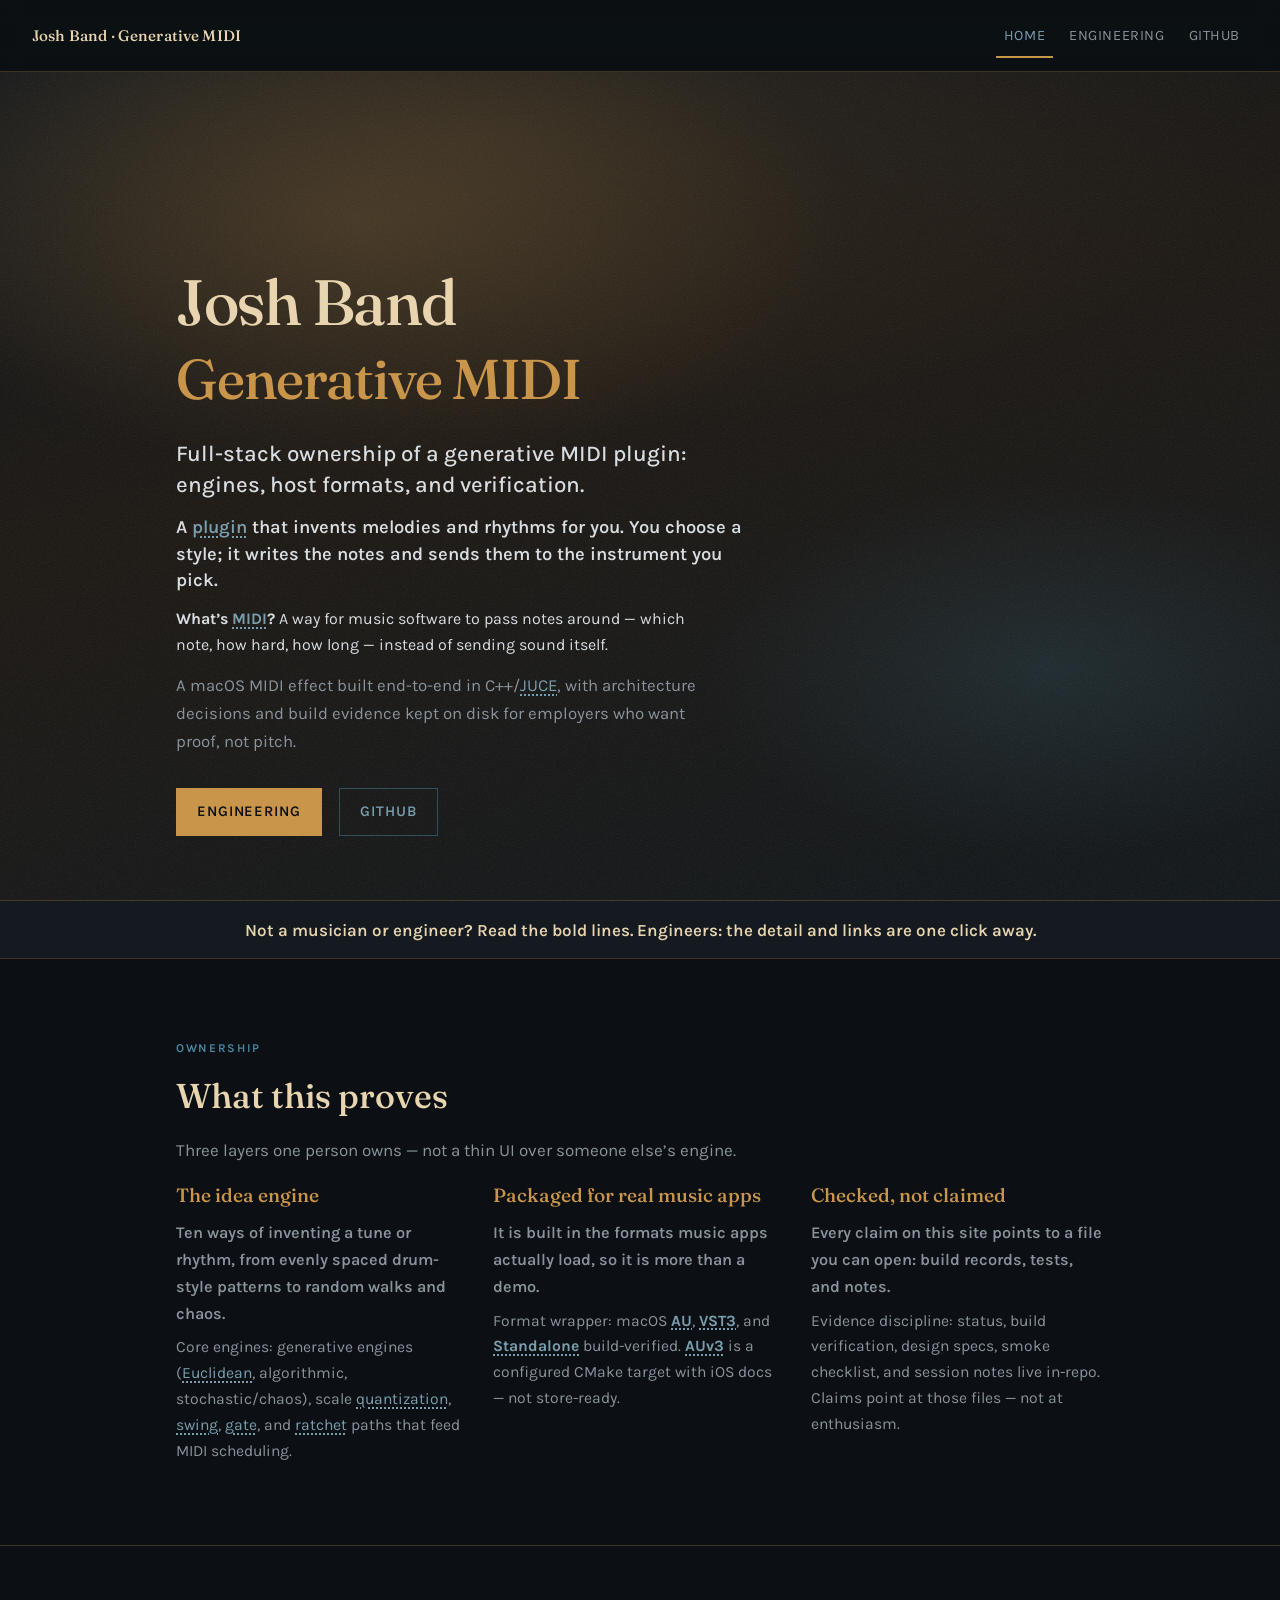
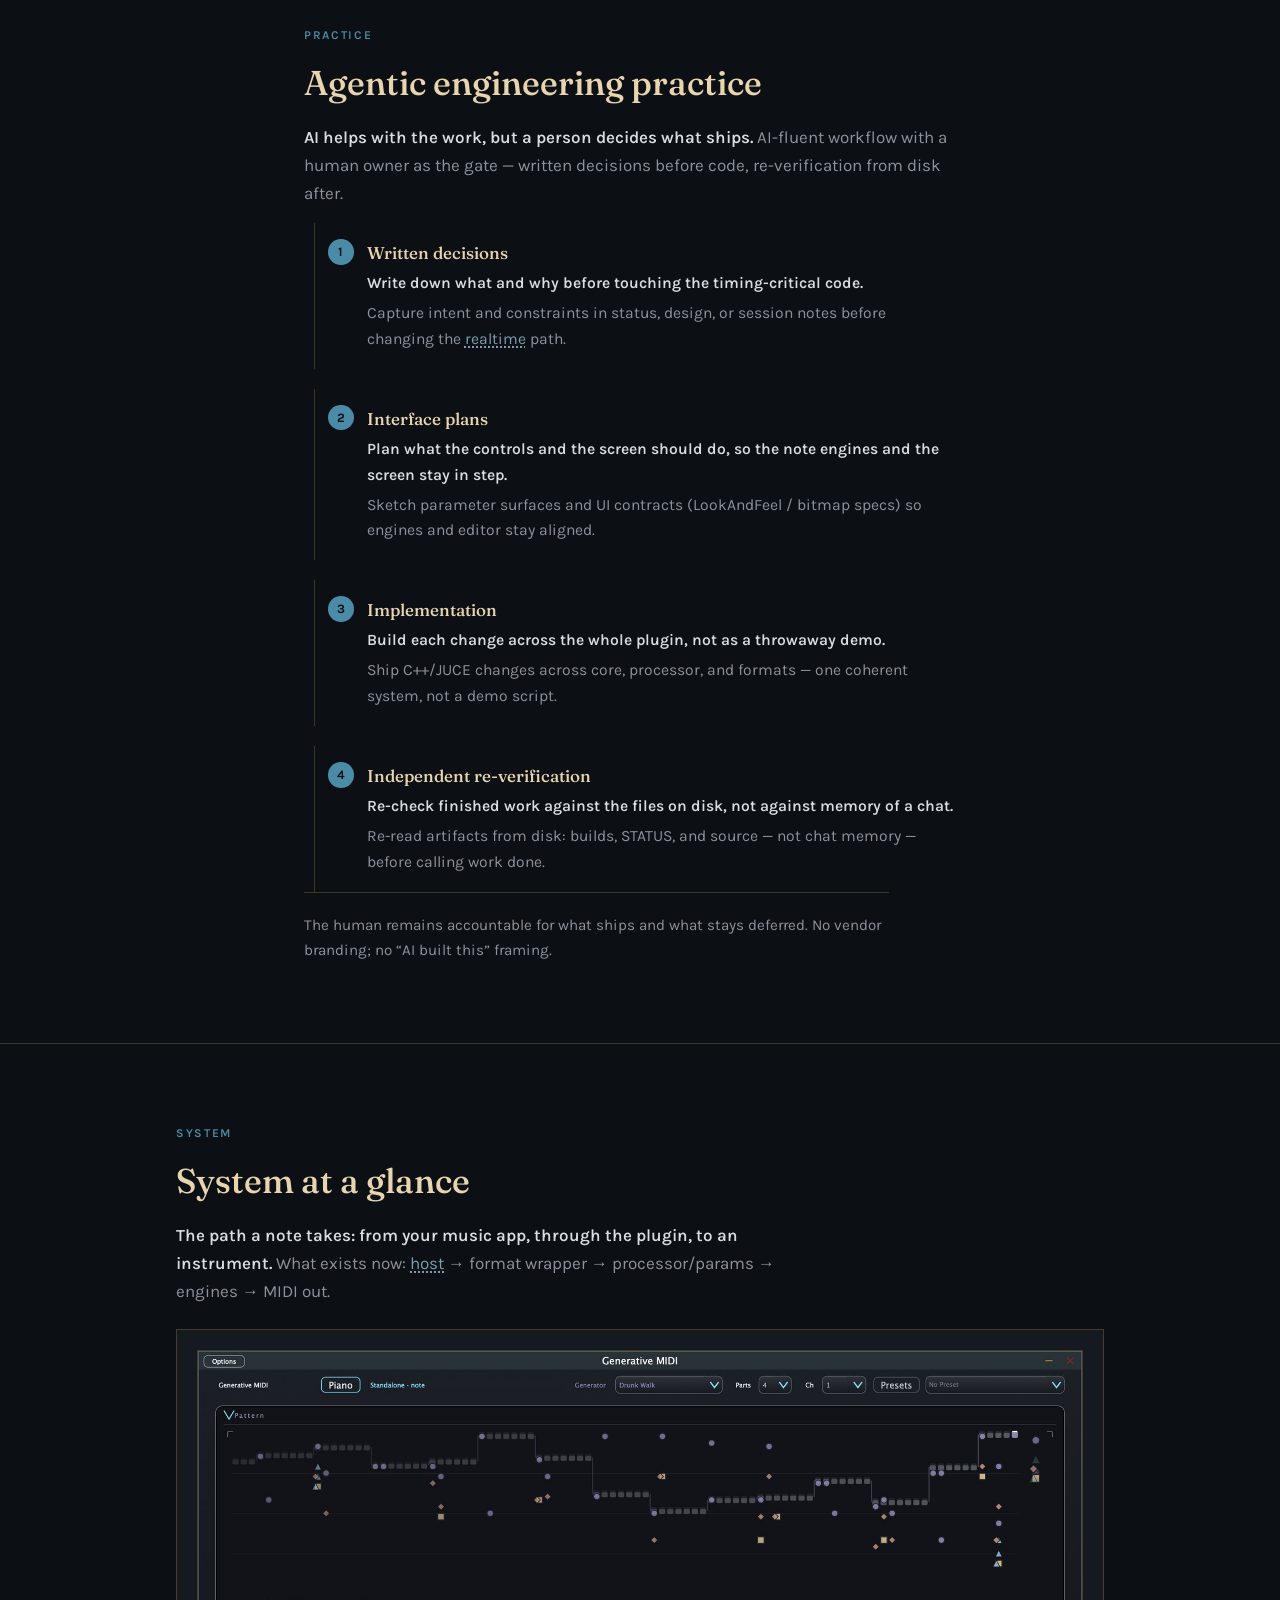
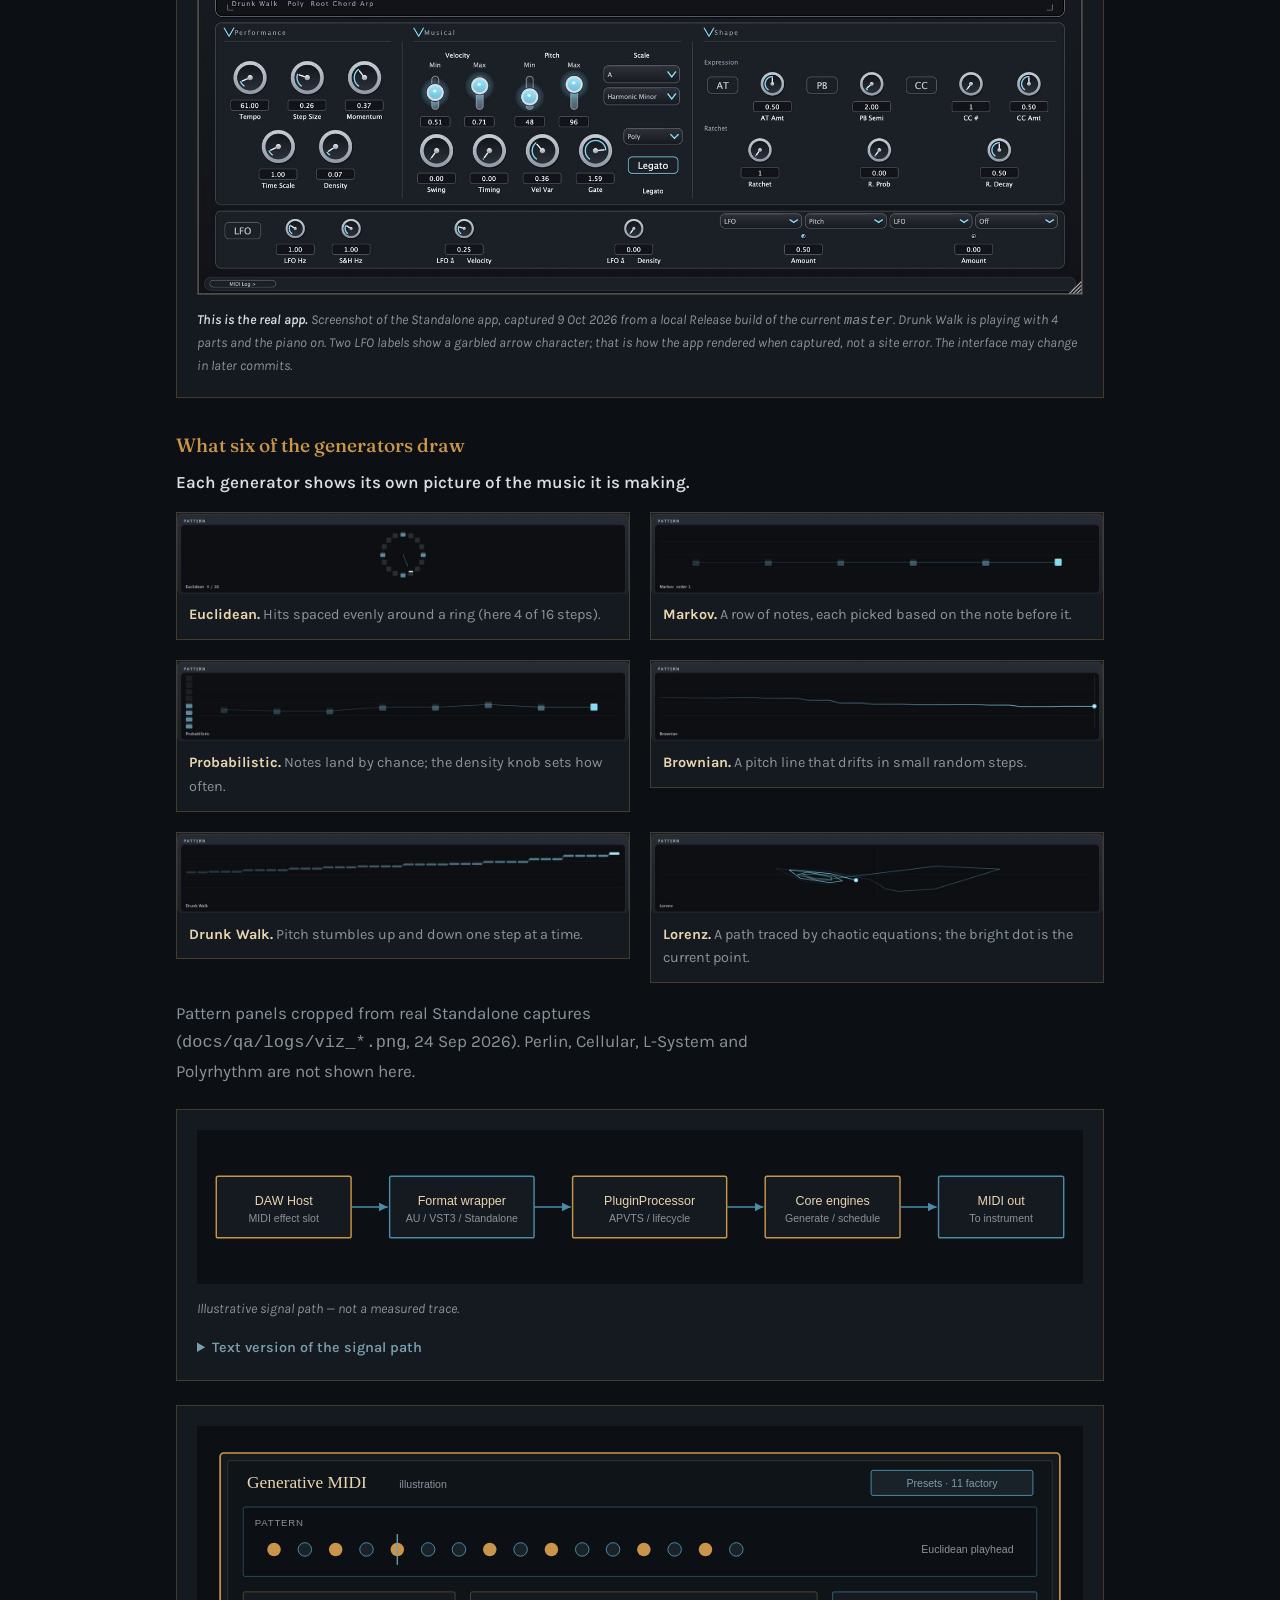
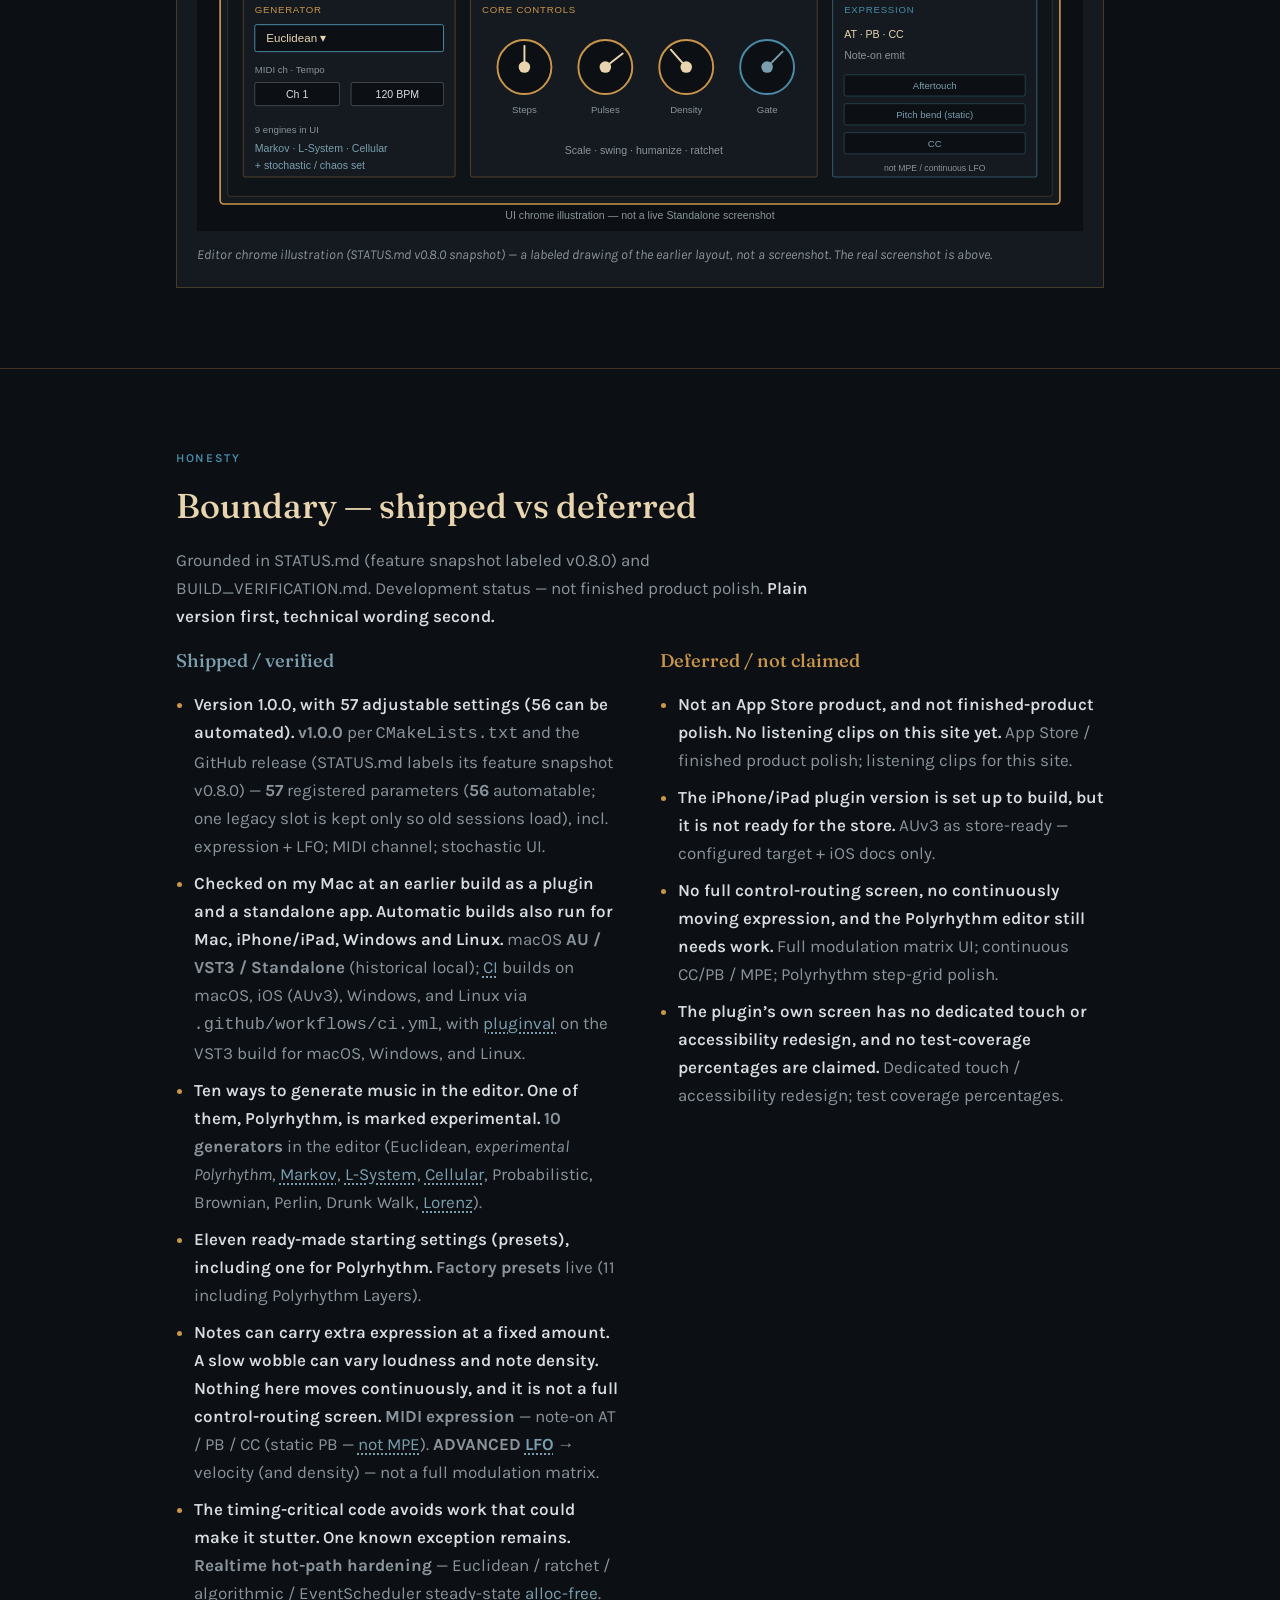
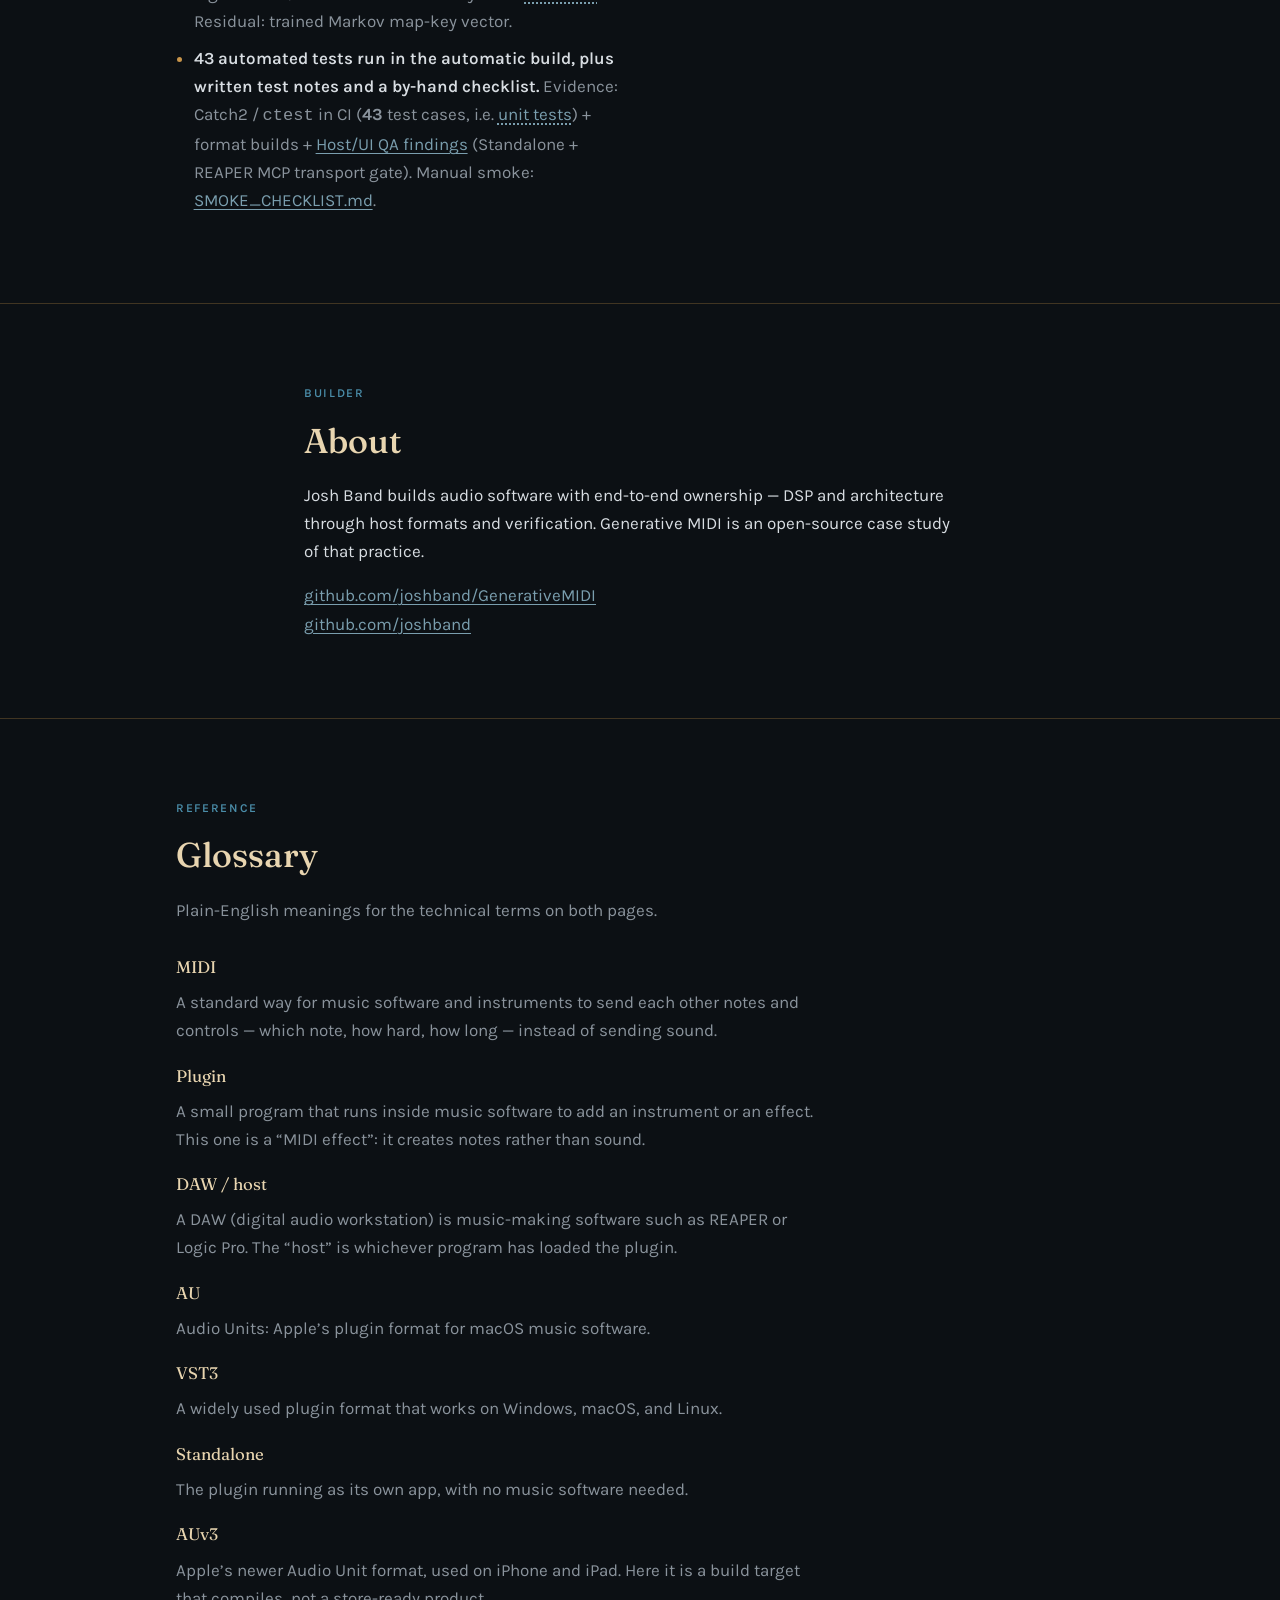
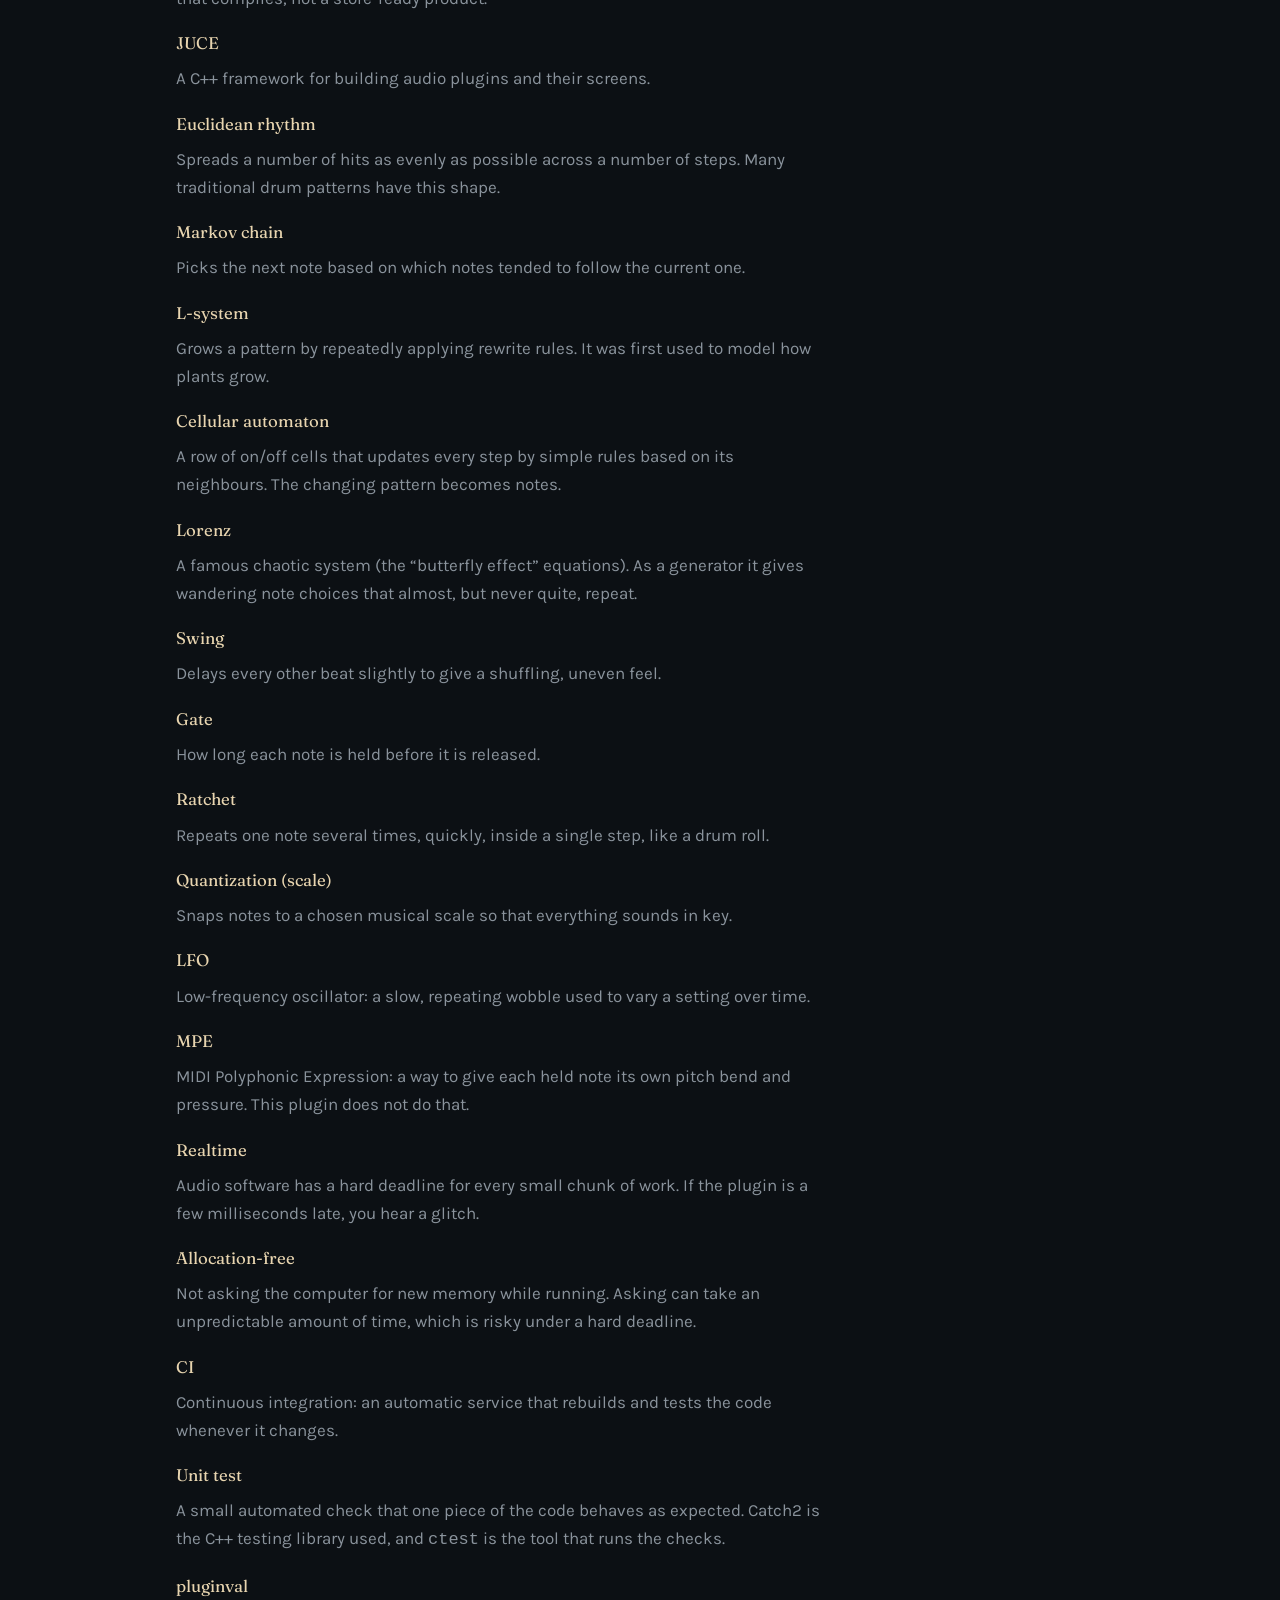
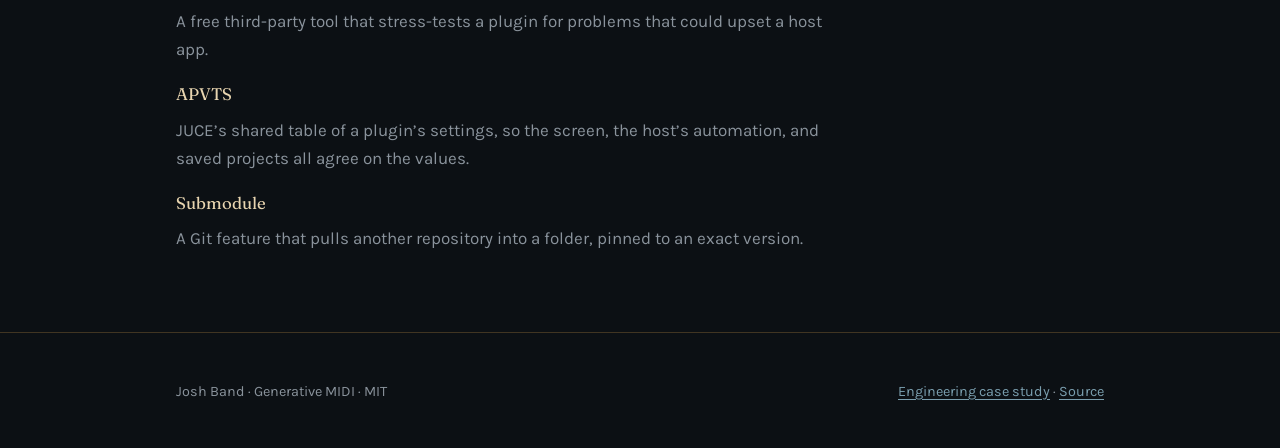
==== docs/index.html @ c76ad52c "docs: refresh counts and version after #12 (#14) * docs: refresh counts and version after #12 (57/56" ====
<!DOCTYPE html>
<html lang="en">
<head>
  <meta charset="utf-8">
  <meta name="viewport" content="width=device-width, initial-scale=1">
  <title>Josh Band · Generative MIDI</title>
  <meta name="description" content="Josh Band — full-stack ownership of Generative MIDI: core engines, AU/VST3 wrappers, and evidence-backed engineering. Hiring-facing project showcase.">
  <meta name="color-scheme" content="dark">
  <meta name="theme-color" content="#0c1014">
  <script>document.documentElement.classList.add('js');</script>
  <meta property="og:type" content="website">
  <meta property="og:title" content="Josh Band · Generative MIDI">
  <meta property="og:description" content="Josh Band — full-stack ownership of Generative MIDI: core engines, AU/VST3 wrappers, and evidence-backed engineering. Hiring-facing project showcase.">
  <meta property="og:url" content="https://joshband.github.io/GenerativeMIDI/index.html">
  <meta name="twitter:card" content="summary">
  <meta name="twitter:title" content="Josh Band · Generative MIDI">
  <meta name="twitter:description" content="Josh Band — full-stack ownership of Generative MIDI: core engines, AU/VST3 wrappers, and evidence-backed engineering. Hiring-facing project showcase.">
  <link rel="preconnect" href="https://fonts.googleapis.com">
  <link rel="preconnect" href="https://fonts.gstatic.com" crossorigin>
  <link href="https://fonts.googleapis.com/css2?family=Fraunces:opsz,wght@9..144,500;9..144,600&family=Karla:wght@400;500;600;700&display=swap" rel="stylesheet">
  <link rel="stylesheet" href="assets/site.css">
</head>
<body>
  <a class="skip-link" href="#main">Skip to content</a>

  <header class="site-nav">
    <a class="site-nav__mark" href="index.html">Josh Band · Generative MIDI</a>
    <nav aria-label="Primary">
      <ul class="site-nav__links">
        <li><a href="index.html" aria-current="page">Home</a></li>
        <li><a href="engineering.html">Engineering</a></li>
        <li><a href="https://github.com/joshband/GenerativeMIDI" rel="noopener noreferrer">GitHub</a></li>
      </ul>
    </nav>
  </header>

  <section class="hero" aria-labelledby="hero-title">
    <div class="hero__glow" aria-hidden="true"></div>
    <div class="hero__inner">
      <div class="brand-stack">
        <p class="brand-builder">Josh Band</p>
        <p class="brand-product">Generative MIDI</p>
      </div>
      <h1 class="hero__thesis" id="hero-title">Full-stack ownership of a generative MIDI plugin: engines, host formats, and verification.</h1>
      <p class="hero__plain">A <a class="term" href="#g-plugin">plugin</a> that invents melodies and rhythms for you. You choose a style; it writes the notes and sends them to the instrument you pick.</p>
      <p class="hero__midi"><strong>What’s <a class="term" href="#g-midi">MIDI</a>?</strong> A way for music software to pass notes around — which note, how hard, how long — instead of sending sound itself.</p>
      <p class="hero__support">A macOS MIDI effect built end-to-end in C++/<a class="term" href="#g-juce">JUCE</a>, with architecture decisions and build evidence kept on disk for employers who want proof, not pitch.</p>
      <div class="cta-row">
        <a class="cta cta--primary" href="engineering.html">Engineering</a>
        <a class="cta cta--ghost" href="https://github.com/joshband/GenerativeMIDI" rel="noopener noreferrer">GitHub</a>
      </div>
    </div>
  </section>

  <main id="main" tabindex="-1">
    <p class="reading-guide">Not a musician or engineer? Read the bold lines. Engineers: the detail and links are one click away.</p>

    <section class="section" data-reveal aria-labelledby="proves-title">
      <div class="section__inner">
        <p class="section__label">Ownership</p>
        <h2 class="section__title" id="proves-title">What this proves</h2>
        <p class="section__lead">Three layers one person owns — not a thin UI over someone else’s engine.</p>
        <ul class="claim-grid">
          <li>
            <h3>The idea engine</h3>
            <p class="plain">Ten ways of inventing a tune or rhythm, from evenly spaced drum-style patterns to random walks and chaos.</p>
            <p class="tech">Core engines: generative engines (<a class="term" href="#g-euclidean">Euclidean</a>, algorithmic, stochastic/chaos), scale <a class="term" href="#g-quantization">quantization</a>, <a class="term" href="#g-swing">swing</a>, <a class="term" href="#g-gate">gate</a>, and <a class="term" href="#g-ratchet">ratchet</a> paths that feed MIDI scheduling.</p>
          </li>
          <li>
            <h3>Packaged for real music apps</h3>
            <p class="plain">It is built in the formats music apps actually load, so it is more than a demo.</p>
            <p class="tech">Format wrapper: macOS <a class="term" href="#g-au"><strong>AU</strong></a>, <a class="term" href="#g-vst3"><strong>VST3</strong></a>, and <a class="term" href="#g-standalone"><strong>Standalone</strong></a> build-verified. <a class="term" href="#g-auv3"><strong>AUv3</strong></a> is a configured CMake target with iOS docs — not store-ready.</p>
          </li>
          <li>
            <h3>Checked, not claimed</h3>
            <p class="plain">Every claim on this site points to a file you can open: build records, tests, and notes.</p>
            <p class="tech">Evidence discipline: status, build verification, design specs, smoke checklist, and session notes live in-repo. Claims point at those files — not at enthusiasm.</p>
          </li>
        </ul>
      </div>
    </section>

    <section class="section section--narrow" data-reveal aria-labelledby="agentic-title">
      <div class="section__inner">
        <p class="section__label">Practice</p>
        <h2 class="section__title" id="agentic-title">Agentic engineering practice</h2>
        <p class="section__lead"><strong class="plain">AI helps with the work, but a person decides what ships.</strong> <span class="tech">AI-fluent workflow with a human owner as the gate — written decisions before code, re-verification from disk after.</span></p>
        <ol class="method-steps">
          <li>
            <strong>Written decisions</strong>
            <span class="plain">Write down what and why before touching the timing-critical code.</span>
            <span class="tech">Capture intent and constraints in status, design, or session notes before changing the <a class="term" href="#g-realtime">realtime</a> path.</span>
          </li>
          <li>
            <strong>Interface plans</strong>
            <span class="plain">Plan what the controls and the screen should do, so the note engines and the screen stay in step.</span>
            <span class="tech">Sketch parameter surfaces and UI contracts (LookAndFeel / bitmap specs) so engines and editor stay aligned.</span>
          </li>
          <li>
            <strong>Implementation</strong>
            <span class="plain">Build each change across the whole plugin, not as a throwaway demo.</span>
            <span class="tech">Ship C++/JUCE changes across core, processor, and formats — one coherent system, not a demo script.</span>
          </li>
          <li>
            <strong>Independent re-verification</strong>
            <span class="plain">Re-check finished work against the files on disk, not against memory of a chat.</span>
            <span class="tech">Re-read artifacts from disk: builds, STATUS, and source — not chat memory — before calling work done.</span>
          </li>
        </ol>
        <p class="method-note">The human remains accountable for what ships and what stays deferred. No vendor branding; no “AI built this” framing.</p>
      </div>
    </section>

    <section class="section" data-reveal aria-labelledby="system-title">
      <div class="section__inner">
        <p class="section__label">System</p>
        <h2 class="section__title" id="system-title">System at a glance</h2>
        <p class="section__lead"><strong class="plain">The path a note takes: from your music app, through the plugin, to an instrument.</strong> <span class="tech">What exists now: <a class="term" href="#g-daw">host</a> → format wrapper → processor/params → engines → MIDI out.</span></p>
        <figure class="diagram diagram--shot">
          <img src="assets/standalone-screenshot.jpg" width="1600" height="983" alt="Screenshot of the Generative MIDI Standalone app in a dark steel and cyan theme. The Pattern panel shows a live Drunk Walk melody as a stepped pitch line with extra root, chord and arp parts as markers. Below are Performance knobs, Musical controls (velocity and pitch ranges, scale, mono or poly voice, swing, timing, gate), a Shape panel with expression and ratchet controls, and an LFO and modulation row. A Piano button and a Parts menu sit in the top bar.">
          <figcaption><strong class="plain">This is the real app.</strong> Screenshot of the Standalone app, captured 9 Oct 2026 from a local Release build of the current <code>master</code>. Drunk Walk is playing with 4 parts and the piano on. Two LFO labels show a garbled arrow character; that is how the app rendered when captured, not a site error. The interface may change in later commits.</figcaption>
        </figure>
        <h3 class="gallery-title" id="gallery-title">What six of the generators draw</h3>
        <p class="plain">Each generator shows its own picture of the music it is making.</p>
        <ul class="gallery" aria-labelledby="gallery-title">
          <li>
            <figure>
              <img src="assets/pattern-euclidean.jpg" width="1100" height="196" alt="Euclidean pattern display: a ring of 16 steps with 4 lit." loading="lazy">
              <figcaption><strong>Euclidean.</strong> Hits spaced evenly around a ring (here 4 of 16 steps).</figcaption>
            </figure>
          </li>
          <li>
            <figure>
              <img src="assets/pattern-markov.jpg" width="1100" height="196" alt="Markov pattern display: a row of six note markers on a line, the last one highlighted." loading="lazy">
              <figcaption><strong>Markov.</strong> A row of notes, each picked based on the note before it.</figcaption>
            </figure>
          </li>
          <li>
            <figure>
              <img src="assets/pattern-probabilistic.jpg" width="1100" height="196" alt="Probabilistic pattern display: a short row of note markers with a highlighted last note." loading="lazy">
              <figcaption><strong>Probabilistic.</strong> Notes land by chance; the density knob sets how often.</figcaption>
            </figure>
          </li>
          <li>
            <figure>
              <img src="assets/pattern-brownian.jpg" width="1100" height="196" alt="Brownian pattern display: a nearly flat pitch line ending in a bright dot." loading="lazy">
              <figcaption><strong>Brownian.</strong> A pitch line that drifts in small random steps.</figcaption>
            </figure>
          </li>
          <li>
            <figure>
              <img src="assets/pattern-drunk-walk.jpg" width="1100" height="196" alt="Drunk Walk pattern display: a stepped pitch line rising from left to right." loading="lazy">
              <figcaption><strong>Drunk Walk.</strong> Pitch stumbles up and down one step at a time.</figcaption>
            </figure>
          </li>
          <li>
            <figure>
              <img src="assets/pattern-lorenz.jpg" width="1100" height="196" alt="Lorenz pattern display: a looping line path with a bright dot at the current point." loading="lazy">
              <figcaption><strong>Lorenz.</strong> A path traced by chaotic equations; the bright dot is the current point.</figcaption>
            </figure>
          </li>
        </ul>
        <p class="tech">Pattern panels cropped from real Standalone captures (<code>docs/qa/logs/viz_*.png</code>, 24 Sep 2026). Perlin, Cellular, L-System and Polyrhythm are not shown here.</p>
        <figure class="diagram">
          <picture>
            <source media="(max-width: 720px)" srcset="assets/signal-path-narrow.svg" width="320" height="480">
            <img src="assets/signal-path.svg?v=2" width="920" height="160" alt="Illustrative signal path from DAW host through format wrapper, processor, engines, to MIDI out">
          </picture>
          <figcaption>Illustrative signal path — not a measured trace.</figcaption>
          <details class="flow-text">
            <summary>Text version of the signal path</summary>
            <ol>
              <li><strong>DAW host</strong> — the music app, with a MIDI effect slot.</li>
              <li><strong>Format wrapper</strong> — AU, VST3, or Standalone.</li>
              <li><strong>PluginProcessor and parameters</strong> — the settings list (APVTS) and plugin lifecycle.</li>
              <li><strong>Core engines</strong> — generate and schedule the notes.</li>
              <li><strong>MIDI out</strong> — notes go to an instrument.</li>
            </ol>
          </details>
        </figure>
        <figure class="diagram">
          <img src="assets/editor-chrome.svg" width="920" height="420" alt="Illustrative Generative MIDI editor chrome showing pattern display, generator controls, and expression panel">
          <figcaption>Editor chrome illustration (STATUS.md v0.8.0 snapshot) — a labeled drawing of the earlier layout, not a screenshot. The real screenshot is above.</figcaption>
        </figure>
      </div>
    </section>

    <section class="section" data-reveal aria-labelledby="boundary-title">
      <div class="section__inner">
        <p class="section__label">Honesty</p>
        <h2 class="section__title" id="boundary-title">Boundary — shipped vs deferred</h2>
        <p class="section__lead">Grounded in STATUS.md (feature snapshot labeled v0.8.0) and BUILD_VERIFICATION.md. Development status — not finished product polish. <span class="plain">Plain version first, technical wording second.</span></p>
        <div class="boundary">
          <div class="boundary--shipped">
            <h3>Shipped / verified</h3>
            <ul>
              <li><strong class="plain">Version 1.0.0, with 57 adjustable settings (56 can be automated).</strong> <span class="tech"><strong>v1.0.0</strong> per <code>CMakeLists.txt</code> and the GitHub release (STATUS.md labels its feature snapshot v0.8.0) — <strong>57</strong> registered parameters (<strong>56</strong> automatable; one legacy slot is kept only so old sessions load), incl. expression + LFO; MIDI channel; stochastic UI.</span></li>
              <li><strong class="plain">Checked on my Mac at an earlier build as a plugin and a standalone app. Automatic builds also run for Mac, iPhone/iPad, Windows and Linux.</strong> <span class="tech">macOS <strong>AU / VST3 / Standalone</strong> (historical local); <a class="term" href="#g-ci">CI</a> builds on macOS, iOS (AUv3), Windows, and Linux via <code>.github/workflows/ci.yml</code>, with <a class="term" href="#g-pluginval">pluginval</a> on the VST3 build for macOS, Windows, and Linux.</span></li>
              <li><strong class="plain">Ten ways to generate music in the editor. One of them, Polyrhythm, is marked experimental.</strong> <span class="tech"><strong>10 generators</strong> in the editor (Euclidean, <em>experimental Polyrhythm</em>, <a class="term" href="#g-markov">Markov</a>, <a class="term" href="#g-lsystem">L-System</a>, <a class="term" href="#g-cellular">Cellular</a>, Probabilistic, Brownian, Perlin, Drunk Walk, <a class="term" href="#g-lorenz">Lorenz</a>).</span></li>
              <li><strong class="plain">Eleven ready-made starting settings (presets), including one for Polyrhythm.</strong> <span class="tech"><strong>Factory presets</strong> live (11 including Polyrhythm Layers).</span></li>
              <li><strong class="plain">Notes can carry extra expression at a fixed amount. A slow wobble can vary loudness and note density. Nothing here moves continuously, and it is not a full control-routing screen.</strong> <span class="tech"><strong>MIDI expression</strong> — note-on AT / PB / CC (static PB — <a class="term" href="#g-mpe">not MPE</a>). <strong>ADVANCED <a class="term" href="#g-lfo">LFO</a></strong> → velocity (and density) — not a full modulation matrix.</span></li>
              <li><strong class="plain">The timing-critical code avoids work that could make it stutter. One known exception remains.</strong> <span class="tech"><strong>Realtime hot-path hardening</strong> — Euclidean / ratchet / algorithmic / EventScheduler steady-state <a class="term" href="#g-alloc">alloc-free</a>. Residual: trained Markov map-key vector.</span></li>
              <li><strong class="plain">43 automated tests run in the automatic build, plus written test notes and a by-hand checklist.</strong> <span class="tech">Evidence: Catch2 / <code>ctest</code> in CI (<strong>43</strong> test cases, i.e. <a class="term" href="#g-unittest">unit tests</a>) + format builds + <a href="https://github.com/joshband/GenerativeMIDI/blob/master/docs/qa/QA_FINDINGS_v0.8.0.md" rel="noopener noreferrer">Host/UI QA findings</a> (Standalone + REAPER MCP transport gate). Manual smoke: <a href="https://github.com/joshband/GenerativeMIDI/blob/master/docs/user/SMOKE_CHECKLIST.md" rel="noopener noreferrer">SMOKE_CHECKLIST.md</a>.</span></li>
            </ul>
          </div>
          <div class="boundary--deferred">
            <h3>Deferred / not claimed</h3>
            <ul>
              <li><strong class="plain">Not an App Store product, and not finished-product polish. No listening clips on this site yet.</strong> <span class="tech">App Store / finished product polish; listening clips for this site.</span></li>
              <li><strong class="plain">The iPhone/iPad plugin version is set up to build, but it is not ready for the store.</strong> <span class="tech">AUv3 as store-ready — configured target + iOS docs only.</span></li>
              <li><strong class="plain">No full control-routing screen, no continuously moving expression, and the Polyrhythm editor still needs work.</strong> <span class="tech">Full modulation matrix UI; continuous CC/PB / MPE; Polyrhythm step-grid polish.</span></li>
              <li><strong class="plain">The plugin’s own screen has no dedicated touch or accessibility redesign, and no test-coverage percentages are claimed.</strong> <span class="tech">Dedicated touch / accessibility redesign; test coverage percentages.</span></li>
            </ul>
          </div>
        </div>
      </div>
    </section>

    <section class="section section--narrow" data-reveal aria-labelledby="about-title">
      <div class="section__inner">
        <p class="section__label">Builder</p>
        <h2 class="section__title" id="about-title">About</h2>
        <p>Josh Band builds audio software with end-to-end ownership — DSP and architecture through host formats and verification. Generative MIDI is an open-source case study of that practice.</p>
        <p><a href="https://github.com/joshband/GenerativeMIDI" rel="noopener noreferrer">github.com/joshband/GenerativeMIDI</a><br>
        <a href="https://github.com/joshband" rel="noopener noreferrer">github.com/joshband</a></p>
      </div>
    </section>

    <section class="section" aria-labelledby="glossary-title" id="glossary">
      <div class="section__inner">
        <p class="section__label">Reference</p>
        <h2 class="section__title" id="glossary-title">Glossary</h2>
        <p class="section__lead">Plain-English meanings for the technical terms on both pages.</p>
        <dl class="glossary">
          <dt id="g-midi">MIDI</dt>
          <dd>A standard way for music software and instruments to send each other notes and controls — which note, how hard, how long — instead of sending sound.</dd>
          <dt id="g-plugin">Plugin</dt>
          <dd>A small program that runs inside music software to add an instrument or an effect. This one is a “MIDI effect”: it creates notes rather than sound.</dd>
          <dt id="g-daw">DAW / host</dt>
          <dd>A DAW (digital audio workstation) is music-making software such as REAPER or Logic Pro. The “host” is whichever program has loaded the plugin.</dd>
          <dt id="g-au">AU</dt>
          <dd>Audio Units: Apple’s plugin format for macOS music software.</dd>
          <dt id="g-vst3">VST3</dt>
          <dd>A widely used plugin format that works on Windows, macOS, and Linux.</dd>
          <dt id="g-standalone">Standalone</dt>
          <dd>The plugin running as its own app, with no music software needed.</dd>
          <dt id="g-auv3">AUv3</dt>
          <dd>Apple’s newer Audio Unit format, used on iPhone and iPad. Here it is a build target that compiles, not a store-ready product.</dd>
          <dt id="g-juce">JUCE</dt>
          <dd>A C++ framework for building audio plugins and their screens.</dd>
          <dt id="g-euclidean">Euclidean rhythm</dt>
          <dd>Spreads a number of hits as evenly as possible across a number of steps. Many traditional drum patterns have this shape.</dd>
          <dt id="g-markov">Markov chain</dt>
          <dd>Picks the next note based on which notes tended to follow the current one.</dd>
          <dt id="g-lsystem">L-system</dt>
          <dd>Grows a pattern by repeatedly applying rewrite rules. It was first used to model how plants grow.</dd>
          <dt id="g-cellular">Cellular automaton</dt>
          <dd>A row of on/off cells that updates every step by simple rules based on its neighbours. The changing pattern becomes notes.</dd>
          <dt id="g-lorenz">Lorenz</dt>
          <dd>A famous chaotic system (the “butterfly effect” equations). As a generator it gives wandering note choices that almost, but never quite, repeat.</dd>
          <dt id="g-swing">Swing</dt>
          <dd>Delays every other beat slightly to give a shuffling, uneven feel.</dd>
          <dt id="g-gate">Gate</dt>
          <dd>How long each note is held before it is released.</dd>
          <dt id="g-ratchet">Ratchet</dt>
          <dd>Repeats one note several times, quickly, inside a single step, like a drum roll.</dd>
          <dt id="g-quantization">Quantization (scale)</dt>
          <dd>Snaps notes to a chosen musical scale so that everything sounds in key.</dd>
          <dt id="g-lfo">LFO</dt>
          <dd>Low-frequency oscillator: a slow, repeating wobble used to vary a setting over time.</dd>
          <dt id="g-mpe">MPE</dt>
          <dd>MIDI Polyphonic Expression: a way to give each held note its own pitch bend and pressure. This plugin does not do that.</dd>
          <dt id="g-realtime">Realtime</dt>
          <dd>Audio software has a hard deadline for every small chunk of work. If the plugin is a few milliseconds late, you hear a glitch.</dd>
          <dt id="g-alloc">Allocation-free</dt>
          <dd>Not asking the computer for new memory while running. Asking can take an unpredictable amount of time, which is risky under a hard deadline.</dd>
          <dt id="g-ci">CI</dt>
          <dd>Continuous integration: an automatic service that rebuilds and tests the code whenever it changes.</dd>
          <dt id="g-unittest">Unit test</dt>
          <dd>A small automated check that one piece of the code behaves as expected. Catch2 is the C++ testing library used, and <code>ctest</code> is the tool that runs the checks.</dd>
          <dt id="g-pluginval">pluginval</dt>
          <dd>A free third-party tool that stress-tests a plugin for problems that could upset a host app.</dd>
          <dt id="g-apvts">APVTS</dt>
          <dd>JUCE’s shared table of a plugin’s settings, so the screen, the host’s automation, and saved projects all agree on the values.</dd>
          <dt id="g-submodule">Submodule</dt>
          <dd>A Git feature that pulls another repository into a folder, pinned to an exact version.</dd>
        </dl>
      </div>
    </section>
  </main>

  <footer class="site-footer">
    <div class="site-footer__inner">
      <p>Josh Band · Generative MIDI · MIT</p>
      <p><a href="engineering.html">Engineering case study</a> · <a href="https://github.com/joshband/GenerativeMIDI" rel="noopener noreferrer">Source</a></p>
    </div>
  </footer>

  <script src="assets/site.js" defer></script>
</body>
</html>
---- docs/assets/site.css ----
/* Generative MIDI — workshop forge showcase */

:root {
  --bg-deep: #0c1014;
  --bg-panel: #141a1f;
  --brass: #c9954a;
  --brass-soft: #e8d5b0;
  --steel: #4a8ca8;
  --steel-bright: #7a9eae;
  --text: #d8dde2;
  --text-muted: #8a939c;
  --rule: rgba(201, 149, 74, 0.28);
  --font-display: "Fraunces", Georgia, serif;
  --font-body: "Karla", "Segoe UI", sans-serif;
  --max: 42rem;
  --wide: 58rem;
  --ease: cubic-bezier(0.22, 1, 0.36, 1);
}

*,
*::before,
*::after {
  box-sizing: border-box;
}

html {
  scroll-behavior: smooth;
  scroll-padding-top: 6rem;
}

body {
  margin: 0;
  min-height: 100vh;
  min-height: 100svh;
  font-family: var(--font-body);
  font-size: 1.0625rem;
  line-height: 1.65;
  color: var(--text);
  background: var(--bg-deep);
  -webkit-font-smoothing: antialiased;
}

img,
svg {
  max-width: 100%;
  height: auto;
  display: block;
}

a {
  color: var(--steel-bright);
  text-decoration-thickness: 1px;
  text-underline-offset: 0.2em;
  transition: color 0.2s var(--ease), text-decoration-color 0.2s var(--ease);
}

a:hover,
a:focus-visible {
  color: var(--brass-soft);
  text-decoration-color: var(--brass);
}

:focus-visible {
  outline: 2px solid var(--brass-soft);
  outline-offset: 3px;
}

.visually-hidden {
  position: absolute;
  width: 1px;
  height: 1px;
  margin: -1px;
  padding: 0;
  overflow: hidden;
  clip: rect(0, 0, 0, 0);
  clip-path: inset(50%);
  white-space: nowrap;
  border: 0;
}

main:focus {
  outline: none;
}

.skip-link {
  position: absolute;
  left: 1rem;
  top: -3rem;
  z-index: 100;
  padding: 0.5rem 0.85rem;
  background: var(--brass);
  color: var(--bg-deep);
  font-weight: 600;
  text-decoration: none;
  border-radius: 2px;
}

.skip-link:focus {
  top: 1rem;
}

/* ——— Nav ——— */

.site-nav {
  position: sticky;
  top: 0;
  z-index: 50;
  display: flex;
  flex-wrap: wrap;
  align-items: center;
  justify-content: space-between;
  gap: 0.75rem 1.5rem;
  padding: 0.85rem clamp(1rem, 4vw, 2rem);
  background: rgba(12, 16, 20, 0.88);
  -webkit-backdrop-filter: blur(10px);
  backdrop-filter: blur(10px);
  border-bottom: 1px solid var(--rule);
}

.site-nav__mark {
  display: inline-flex;
  align-items: center;
  min-height: 44px;
  font-family: var(--font-display);
  font-size: 0.95rem;
  font-weight: 500;
  color: var(--brass-soft);
  text-decoration: none;
  letter-spacing: 0.01em;
}

.site-nav__mark:hover {
  color: var(--brass);
}

.site-nav__links {
  display: flex;
  flex-wrap: wrap;
  gap: 0 0.5rem;
  list-style: none;
  margin: 0;
  padding: 0;
}

.site-nav__links a {
  display: inline-flex;
  align-items: center;
  min-height: 44px;
  padding: 0 0.5rem;
  color: var(--text-muted);
  text-decoration: none;
  font-size: 0.9rem;
  letter-spacing: 0.04em;
  text-transform: uppercase;
}

.site-nav__links a:hover,
.site-nav__links a:focus-visible,
.site-nav__links a[aria-current="page"] {
  color: var(--steel-bright);
}

.site-nav__links a[aria-current="page"] {
  box-shadow: inset 0 -2px 0 var(--brass);
}

/* ——— Hero ——— */

.hero {
  position: relative;
  isolation: isolate;
  min-height: min(92vh, 52rem);
  min-height: min(92svh, 52rem);
  display: flex;
  flex-direction: column;
  justify-content: flex-end;
  padding: clamp(3rem, 10vw, 6rem) clamp(1.25rem, 5vw, 3rem) clamp(2.5rem, 6vw, 4rem);
  overflow: hidden;
  background:
    radial-gradient(ellipse 70% 55% at 28% 18%, rgba(201, 149, 74, 0.2), transparent 55%),
    radial-gradient(ellipse 55% 45% at 82% 72%, rgba(74, 140, 168, 0.16), transparent 50%),
    linear-gradient(165deg, #0c1014 0%, #1a1510 42%, #0e1418 100%);
}

.hero::before {
  content: "";
  position: absolute;
  inset: 0;
  z-index: -1;
  opacity: 0.18;
  pointer-events: none;
  background-image: url("data:image/svg+xml,%3Csvg xmlns='http://www.w3.org/2000/svg' width='160' height='160'%3E%3Cfilter id='n'%3E%3CfeTurbulence type='fractalNoise' baseFrequency='0.85' numOctaves='3' stitchTiles='stitch'/%3E%3C/filter%3E%3Crect width='160' height='160' filter='url(%23n)' opacity='0.55'/%3E%3C/svg%3E");
}

.hero__glow {
  position: absolute;
  inset: -20% -10% auto;
  height: 70%;
  z-index: -2;
  background: radial-gradient(ellipse at 40% 40%, rgba(201, 149, 74, 0.12), transparent 60%);
  animation: glow-drift 14s var(--ease) infinite alternate;
  pointer-events: none;
}

@keyframes glow-drift {
  from { transform: translate(0, 0) scale(1); opacity: 0.85; }
  to { transform: translate(4%, 3%) scale(1.06); opacity: 1; }
}

.hero__inner {
  max-width: var(--wide);
  width: 100%;
  margin: 0 auto;
}

.brand-stack {
  margin: 0 0 1.75rem;
}

.brand-builder,
.brand-product {
  margin: 0;
  font-family: var(--font-display);
  font-weight: 500;
  line-height: 1.1;
  letter-spacing: -0.02em;
}

.brand-builder {
  font-size: clamp(2.4rem, 7vw, 4rem);
  color: var(--brass-soft);
}

.brand-product {
  margin-top: 0.2em;
  font-size: clamp(2.1rem, 6.2vw, 3.5rem);
  color: var(--brass);
}

.hero__thesis {
  margin: 0 0 0.85rem;
  max-width: 36rem;
  font-size: clamp(1.15rem, 2.4vw, 1.4rem);
  font-weight: 500;
  line-height: 1.4;
  color: var(--text);
}

.hero__support {
  margin: 0 0 2rem;
  max-width: 34rem;
  color: var(--text-muted);
  font-size: 1.05rem;
}

.cta-row {
  display: flex;
  flex-wrap: wrap;
  gap: 0.85rem 1.1rem;
}

.cta {
  display: inline-flex;
  align-items: center;
  min-height: 44px;
  padding: 0.7rem 1.25rem;
  font-family: var(--font-body);
  font-size: 0.92rem;
  font-weight: 600;
  letter-spacing: 0.06em;
  text-transform: uppercase;
  text-decoration: none;
  border: 1px solid transparent;
  transition: background 0.2s var(--ease), color 0.2s var(--ease), border-color 0.2s var(--ease), box-shadow 0.2s var(--ease);
}

.cta--primary {
  background: var(--brass);
  color: var(--bg-deep);
}

.cta--primary:hover,
.cta--primary:focus-visible {
  background: var(--brass-soft);
  color: var(--bg-deep);
  box-shadow: 0 0 0 1px rgba(201, 149, 74, 0.35);
}

.cta--ghost {
  background: transparent;
  color: var(--steel-bright);
  border-color: rgba(74, 140, 168, 0.45);
}

.cta--ghost:hover,
.cta--ghost:focus-visible {
  color: var(--text);
  border-color: var(--steel);
  text-decoration: none;
  box-shadow: inset 0 -2px 0 var(--steel);
}

/* ——— Sections ——— */

main {
  display: block;
}

.section {
  padding: clamp(3rem, 8vw, 5rem) clamp(1.25rem, 5vw, 3rem);
  border-top: 1px solid var(--rule);
}

.section__inner {
  max-width: var(--wide);
  margin: 0 auto;
}

.section--narrow .section__inner {
  max-width: var(--max);
}

.section__label {
  margin: 0 0 0.6rem;
  font-size: 0.75rem;
  font-weight: 600;
  letter-spacing: 0.14em;
  text-transform: uppercase;
  color: var(--steel);
}

.section__title {
  margin: 0 0 1.25rem;
  font-family: var(--font-display);
  font-size: clamp(1.65rem, 3.5vw, 2.15rem);
  font-weight: 500;
  line-height: 1.2;
  color: var(--brass-soft);
}

.section__lead {
  margin: 0 0 1.75rem;
  max-width: 38rem;
  color: var(--text-muted);
}

.section p {
  margin: 0 0 1rem;
}

.section p:last-child {
  margin-bottom: 0;
}

/* Reveal */

.js [data-reveal] {
  opacity: 0;
  transform: translateY(1.1rem);
  transition: opacity 0.7s var(--ease), transform 0.7s var(--ease);
}

.js [data-reveal].is-visible {
  opacity: 1;
  transform: none;
}

/* Claims */

.claim-grid {
  display: grid;
  grid-template-columns: repeat(3, 1fr);
  gap: 1.75rem 1.5rem;
  margin: 0;
  padding: 0;
  list-style: none;
}

.claim-grid h3 {
  margin: 0 0 0.5rem;
  font-family: var(--font-display);
  font-size: 1.2rem;
  font-weight: 500;
  color: var(--brass);
}

.claim-grid p {
  margin: 0;
  color: var(--text-muted);
  font-size: 0.98rem;
}

/* Method */

.method-steps {
  margin: 0;
  padding: 0;
  list-style: none;
  counter-reset: method;
  display: grid;
  gap: 1.25rem;
}

.method-steps li {
  position: relative;
  padding: 1rem 0 1rem 3.25rem;
  border-left: 1px solid var(--rule);
  margin-left: 0.6rem;
}

.method-steps li::before {
  counter-increment: method;
  content: counter(method);
  position: absolute;
  left: 0.85rem;
  top: 1rem;
  width: 1.6rem;
  height: 1.6rem;
  display: grid;
  place-items: center;
  font-size: 0.8rem;
  font-weight: 700;
  color: var(--bg-deep);
  background: var(--steel);
  border-radius: 50%;
}

.method-steps strong {
  display: block;
  margin-bottom: 0.25rem;
  font-family: var(--font-display);
  font-weight: 500;
  color: var(--brass-soft);
}

.method-steps span {
  color: var(--text-muted);
  font-size: 0.98rem;
}

.method-note {
  margin-top: 1.5rem;
  padding-top: 1.25rem;
  border-top: 1px solid var(--rule);
  color: var(--text-muted);
  font-size: 0.95rem;
}

/* Diagram */

.diagram {
  margin: 1.5rem 0 0;
  padding: 1.25rem;
  background: var(--bg-panel);
  border: 1px solid var(--rule);
}

.diagram figcaption {
  margin-top: 0.85rem;
  font-size: 0.85rem;
  color: var(--text-muted);
  font-style: italic;
}

/* Boundary */

.boundary {
  display: grid;
  grid-template-columns: 1fr 1fr;
  gap: 2rem 2.5rem;
}

.boundary h3 {
  margin: 0 0 0.85rem;
  font-family: var(--font-display);
  font-size: 1.15rem;
  font-weight: 500;
}

.boundary--shipped h3 {
  color: var(--steel-bright);
}

.boundary--deferred h3 {
  color: var(--brass);
}

.boundary ul {
  margin: 0;
  padding: 0 0 0 1.1rem;
  color: var(--text-muted);
}

.boundary li {
  margin-bottom: 0.55rem;
}

.boundary li::marker {
  color: var(--brass);
}

/* Hard parts */

.hard-parts {
  display: grid;
  gap: 1.5rem;
  margin: 0;
  padding: 0;
  list-style: none;
}

.hard-parts h3 {
  margin: 0 0 0.4rem;
  font-family: var(--font-display);
  font-size: 1.15rem;
  font-weight: 500;
  color: var(--brass);
}

.hard-parts p {
  margin: 0;
  color: var(--text-muted);
}

/* Decisions */

.decisions {
  margin: 0;
  padding: 0;
  list-style: none;
  display: grid;
  gap: 1.25rem;
}

.decisions li {
  padding-bottom: 1.25rem;
  border-bottom: 1px solid var(--rule);
}

.decisions li:last-child {
  border-bottom: 0;
  padding-bottom: 0;
}

.decisions strong {
  display: block;
  margin-bottom: 0.3rem;
  font-family: var(--font-display);
  font-weight: 500;
  color: var(--brass-soft);
}

.decisions span {
  color: var(--text-muted);
  font-size: 0.98rem;
}

/* Proof table */

.table-wrap {
  overflow-x: auto;
  margin-top: 0.5rem;
  border: 1px solid var(--rule);
}

.proof-table {
  width: 100%;
  border-collapse: collapse;
  font-size: 0.95rem;
  min-width: 36rem;
}

.proof-table th,
.proof-table td {
  padding: 0.75rem 1rem;
  text-align: left;
  vertical-align: top;
  border-bottom: 1px solid var(--rule);
}

.proof-table th {
  font-size: 0.75rem;
  font-weight: 700;
  letter-spacing: 0.1em;
  text-transform: uppercase;
  color: var(--steel);
  background: var(--bg-panel);
}

.proof-table td {
  color: var(--text-muted);
}

.proof-table td:first-child {
  color: var(--brass-soft);
  font-weight: 600;
}

.proof-table a {
  white-space: nowrap;
}

.proof-table tr:last-child td {
  border-bottom: 0;
}

/* Page intro (engineering) */

.page-intro {
  padding: clamp(2.5rem, 7vw, 4rem) clamp(1.25rem, 5vw, 3rem) clamp(1.5rem, 4vw, 2rem);
  background:
    radial-gradient(ellipse 50% 80% at 10% 0%, rgba(201, 149, 74, 0.1), transparent 55%),
    var(--bg-deep);
}

.page-intro__inner {
  max-width: var(--wide);
  margin: 0 auto;
}

.page-intro h1 {
  margin: 0 0 0.85rem;
  font-family: var(--font-display);
  font-size: clamp(2rem, 5vw, 2.75rem);
  font-weight: 500;
  color: var(--brass-soft);
}

.page-intro p {
  margin: 0;
  max-width: 38rem;
  color: var(--text-muted);
  font-size: 1.08rem;
}

/* Footer */

.site-footer {
  padding: 2rem clamp(1.25rem, 5vw, 3rem) 2.5rem;
  border-top: 1px solid var(--rule);
  color: var(--text-muted);
  font-size: 0.9rem;
}

.site-footer__inner {
  max-width: var(--wide);
  margin: 0 auto;
  display: flex;
  flex-wrap: wrap;
  gap: 0.75rem 1.5rem;
  justify-content: space-between;
  align-items: baseline;
}

.site-footer a {
  color: var(--steel-bright);
}

/* Responsive */

@media (max-width: 720px) {
  .claim-grid {
    grid-template-columns: 1fr;
  }

  .boundary {
    grid-template-columns: 1fr;
  }

  .hero {
    min-height: min(88vh, 40rem);
    min-height: min(88svh, 40rem);
  }

  .method-steps li {
    padding-left: 2.85rem;
  }
}

@media (prefers-reduced-motion: reduce) {
  html {
    scroll-behavior: auto;
  }

  .hero__glow {
    animation: none;
  }

  .js [data-reveal] {
    opacity: 1;
    transform: none;
    transition: none;
  }
}

/* ——— Plain-language layer ——— */

.plain {
  color: var(--text);
  font-weight: 600;
}

.tech {
  color: var(--text-muted);
}

.claim-grid .plain {
  margin: 0 0 0.5rem;
  font-size: 1.02rem;
}

.hero__plain {
  margin: 0 0 0.75rem;
  max-width: 36rem;
  font-size: 1.15rem;
  font-weight: 600;
  line-height: 1.45;
  color: var(--text);
}

.hero__midi {
  margin: 0 0 0.85rem;
  max-width: 34rem;
  color: var(--text);
  font-size: 1rem;
}

.reading-guide {
  margin: 0;
  padding: 0.9rem clamp(1.25rem, 5vw, 3rem);
  text-align: center;
  font-weight: 600;
  color: var(--brass-soft);
  background: var(--bg-panel);
  border-top: 1px solid var(--rule);
}

a.term {
  text-decoration-style: dotted;
  text-decoration-thickness: 2px;
}

.in-short {
  margin: 0 0 2rem;
  padding: 1.1rem 1.25rem;
  background: var(--bg-panel);
  border: 1px solid var(--rule);
  border-left: 3px solid var(--brass);
}

.in-short h2 {
  margin: 0 0 0.5rem;
  font-family: var(--font-display);
  font-size: 1.15rem;
  font-weight: 500;
  color: var(--brass-soft);
}

.in-short p {
  margin: 0;
  color: var(--text);
}

details {
  margin-top: 0.5rem;
}

summary {
  cursor: pointer;
  color: var(--steel-bright);
  font-size: 0.9rem;
  font-weight: 600;
}

details > :not(summary) {
  margin-top: 0.6rem;
}

.glossary {
  margin: 0;
  display: grid;
  gap: 0.25rem 2rem;
  grid-template-columns: 1fr;
}

.glossary dt {
  margin-top: 0.9rem;
  font-family: var(--font-display);
  color: var(--brass-soft);
  font-size: 1.05rem;
}

.glossary dd {
  margin: 0.15rem 0 0;
  color: var(--text-muted);
}

.glossary dt:target {
  color: var(--brass);
}

.diagram--shot img {
  border: 1px solid var(--rule);
}

.table-wrap:focus-visible {
  outline-offset: -2px;
}

.proof-table a {
  display: inline-block;
  padding: 0.15rem 0;
}

.flow-text {
  margin-top: 1rem;
}

.flow-text ol {
  margin: 0.5rem 0 0;
  padding-left: 1.25rem;
  color: var(--text-muted);
}

@media (max-height: 520px) {
  .site-nav {
    position: static;
  }

  html {
    scroll-padding-top: 0;
  }
}

code {
  overflow-wrap: anywhere;
}

@media (max-width: 720px) {
  .site-nav {
    position: static;
  }

  html {
    scroll-padding-top: 0;
  }
}

/* ——— Line length ——— */

.section p,
.hard-parts p,
.decisions span,
.boundary li,
.claim-grid p,
.method-steps span,
details > :not(summary),
.glossary dd {
  max-width: 65ch;
}

/* ——— Tablet: one new breakpoint ——— */

@media (max-width: 900px) {
  .claim-grid,
  .boundary {
    grid-template-columns: 1fr;
  }
}

/* ——— Proof table on phones: stacked rows ——— */

@media (max-width: 640px) {
  .table-wrap {
    overflow-x: visible;
    border: 0;
  }

  .proof-table {
    min-width: 0;
  }

  .proof-table thead {
    position: absolute;
    width: 1px;
    height: 1px;
    overflow: hidden;
    clip-path: inset(50%);
  }

  .proof-table,
  .proof-table tbody,
  .proof-table tr,
  .proof-table td {
    display: block;
  }

  .proof-table tr {
    padding: 0.85rem 0;
    border-bottom: 1px solid var(--rule);
  }

  .proof-table tr:last-child {
    border-bottom: 0;
  }

  .proof-table td {
    padding: 0;
    border: 0;
  }

  .proof-table td:first-child {
    margin-bottom: 0.3rem;
    overflow-wrap: anywhere;
  }

  .proof-table a {
    white-space: normal;
    padding: 0.5rem 0;
  }
}

/* ——— Print ——— */

@media print {
  :root {
    --bg-deep: #fff;
    --bg-panel: #fff;
    --text: #111;
    --text-muted: #333;
    --brass: #6b4a12;
    --brass-soft: #222;
    --steel: #1d4f66;
    --steel-bright: #1d4f66;
    --rule: #bbb;
  }

  body,
  .hero,
  .page-intro,
  .diagram,
  .reading-guide,
  .in-short {
    background: #fff;
    color: #111;
  }

  .site-nav,
  .skip-link,
  .hero__glow,
  .cta-row {
    display: none;
  }

  .hero {
    min-height: 0;
  }

  .js [data-reveal] {
    opacity: 1;
    transform: none;
  }

  a[href^="http"]::after {
    content: " (" attr(href) ")";
    overflow-wrap: anywhere;
    font-size: 0.85em;
  }

  .section {
    break-inside: avoid-page;
  }
}

/* ——— Generator gallery ——— */

.gallery-title {
  margin: 2rem 0 0.4rem;
  font-family: var(--font-display);
  font-size: 1.2rem;
  font-weight: 500;
  color: var(--brass);
}

.gallery {
  display: grid;
  grid-template-columns: repeat(auto-fit, minmax(min(100%, 22rem), 1fr));
  gap: 1.25rem;
  margin: 1rem 0;
  padding: 0;
  list-style: none;
}

.gallery figure {
  margin: 0;
  background: var(--bg-panel);
  border: 1px solid var(--rule);
}

.gallery img {
  width: 100%;
}

.gallery figcaption {
  padding: 0.6rem 0.75rem 0.75rem;
  font-size: 0.9rem;
  color: var(--text-muted);
}

.gallery figcaption strong {
  color: var(--brass-soft);
}

.method-steps .plain,
.method-steps .tech {
  display: block;
}

.method-steps .plain {
  color: var(--text);
  font-weight: 600;
  margin-bottom: 0.25rem;
}
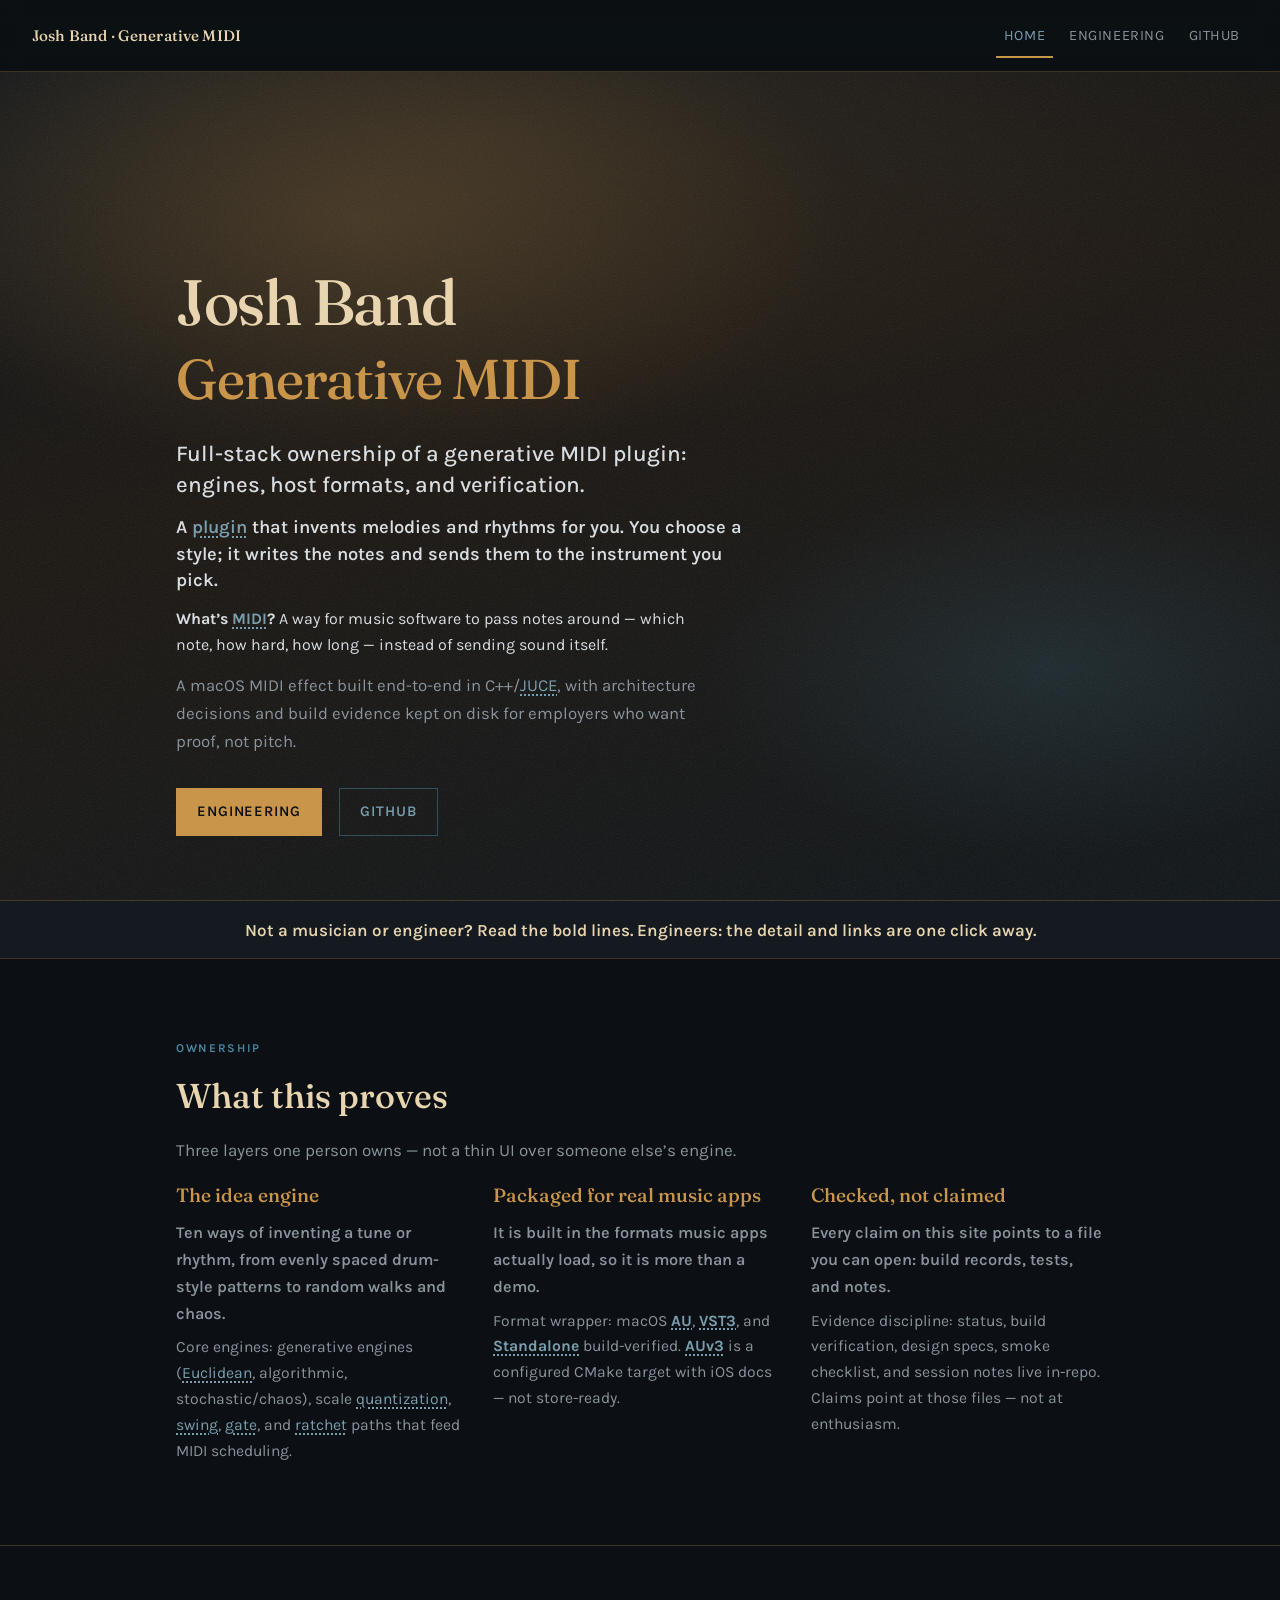
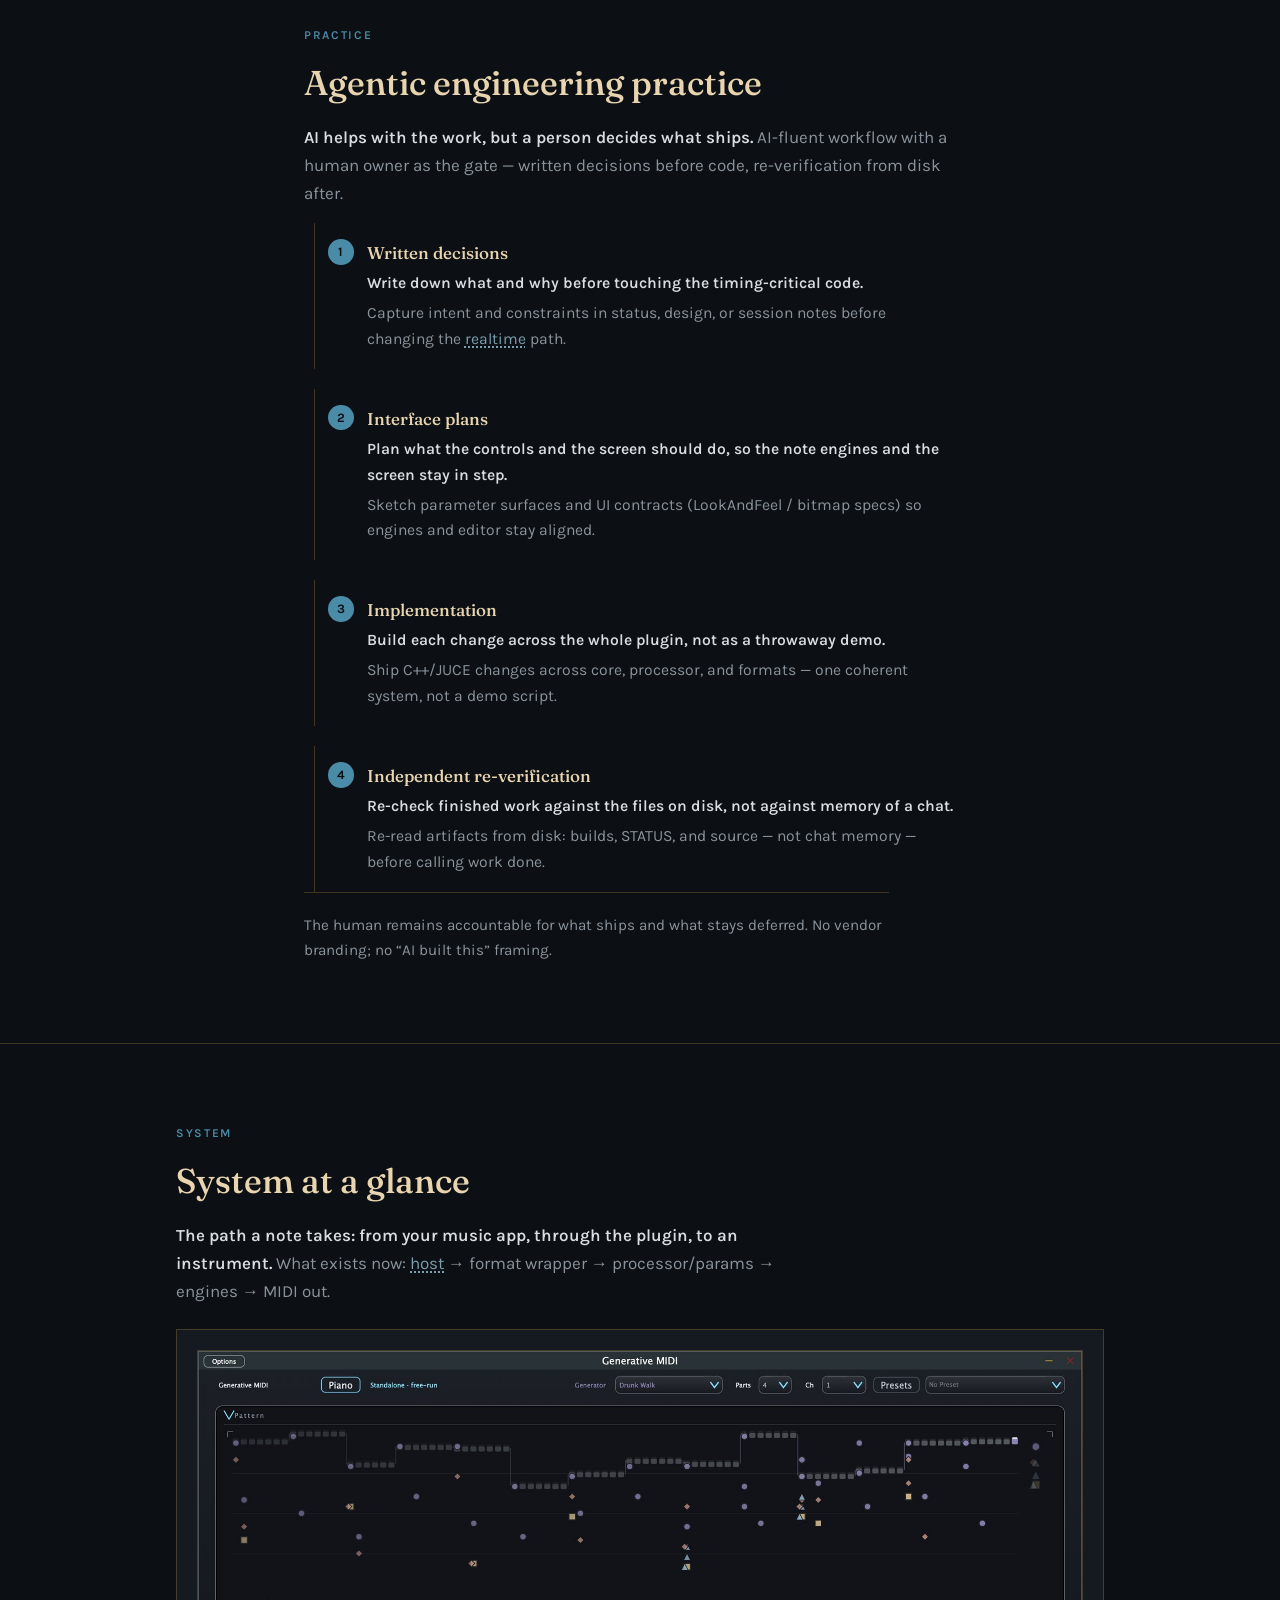
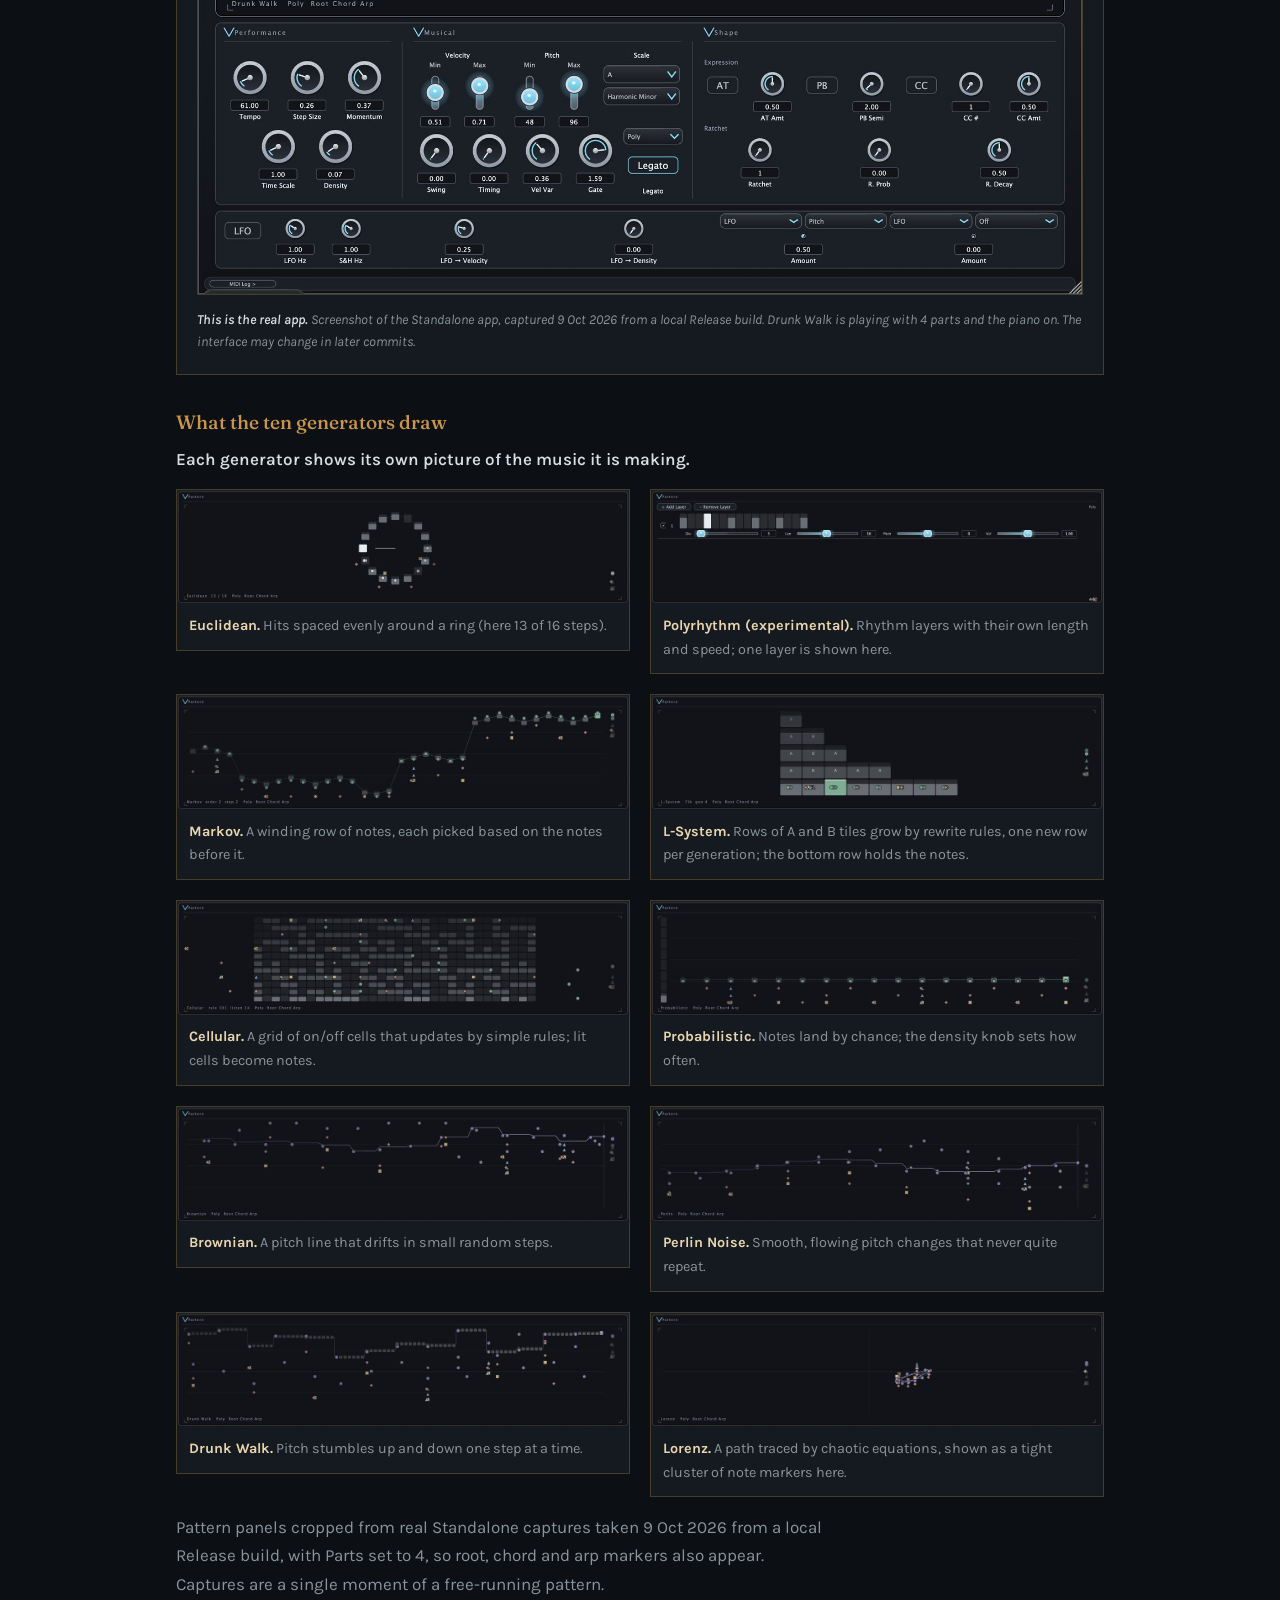
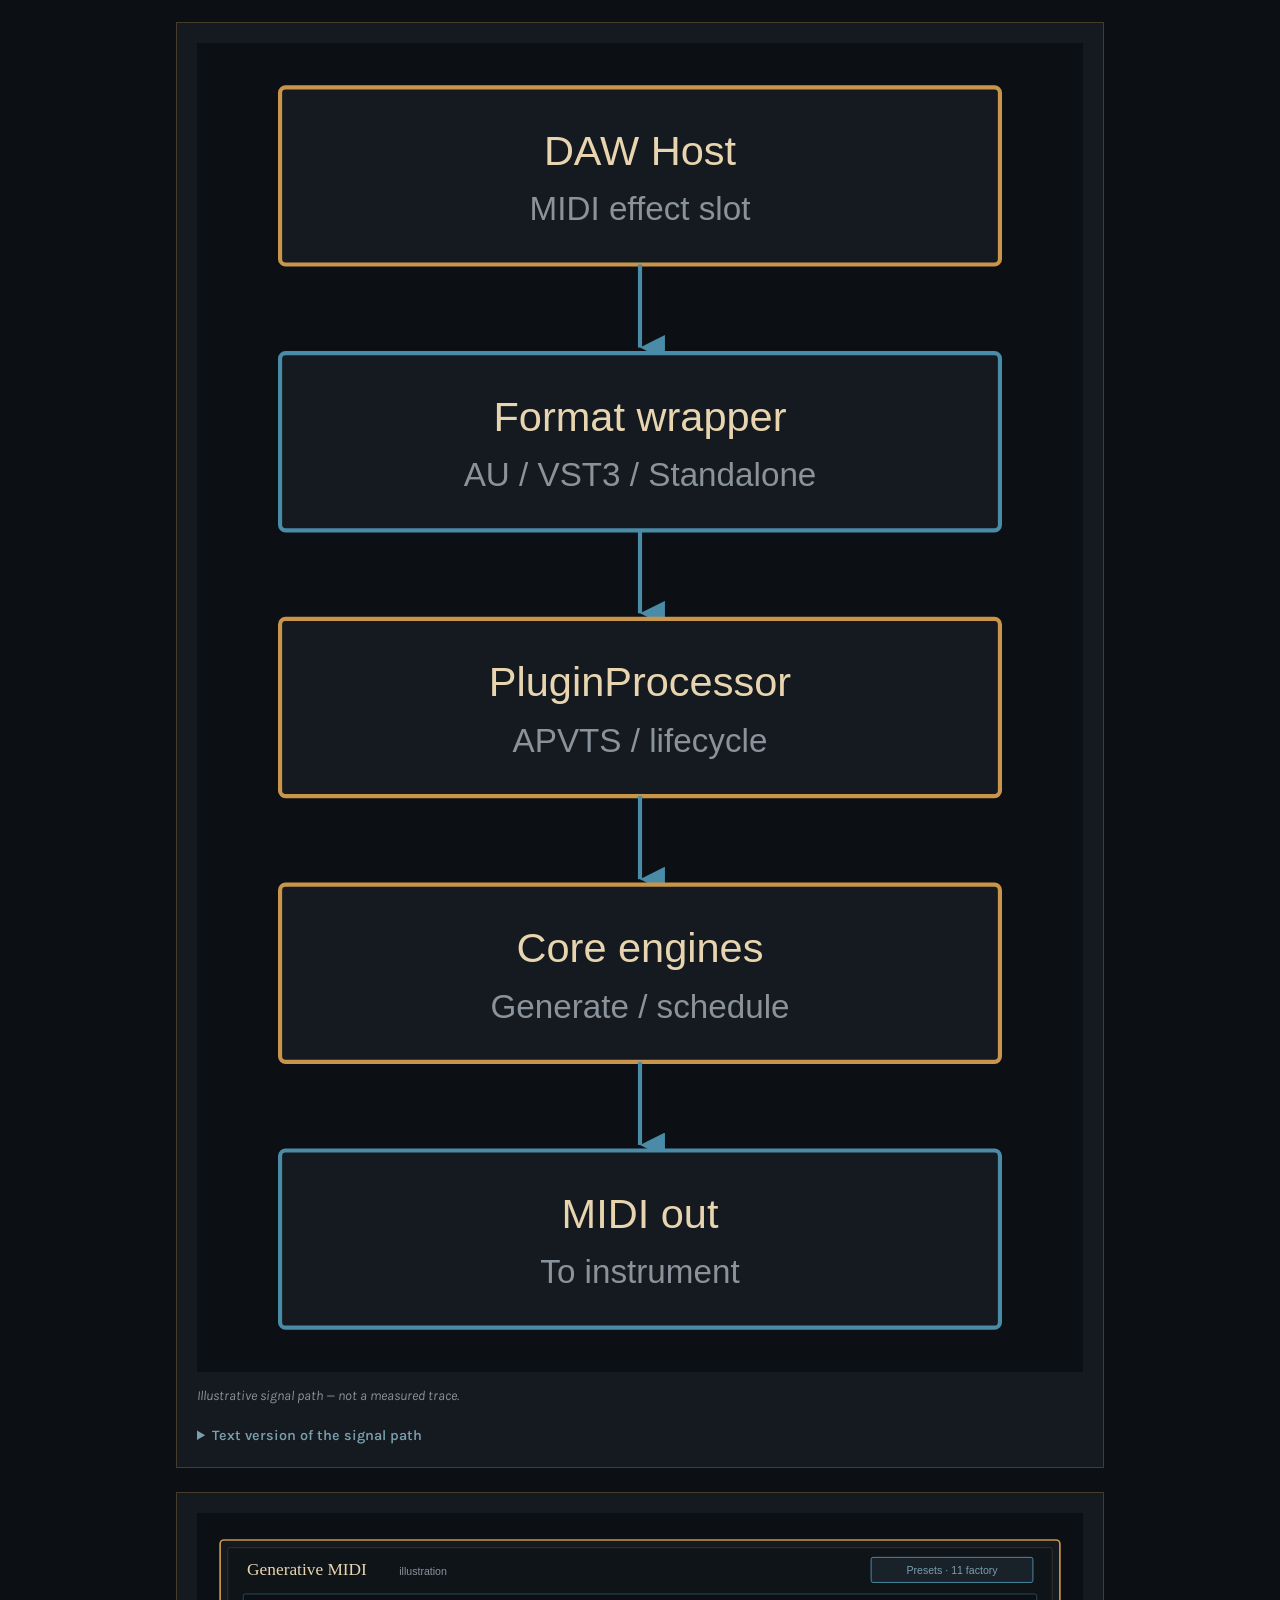
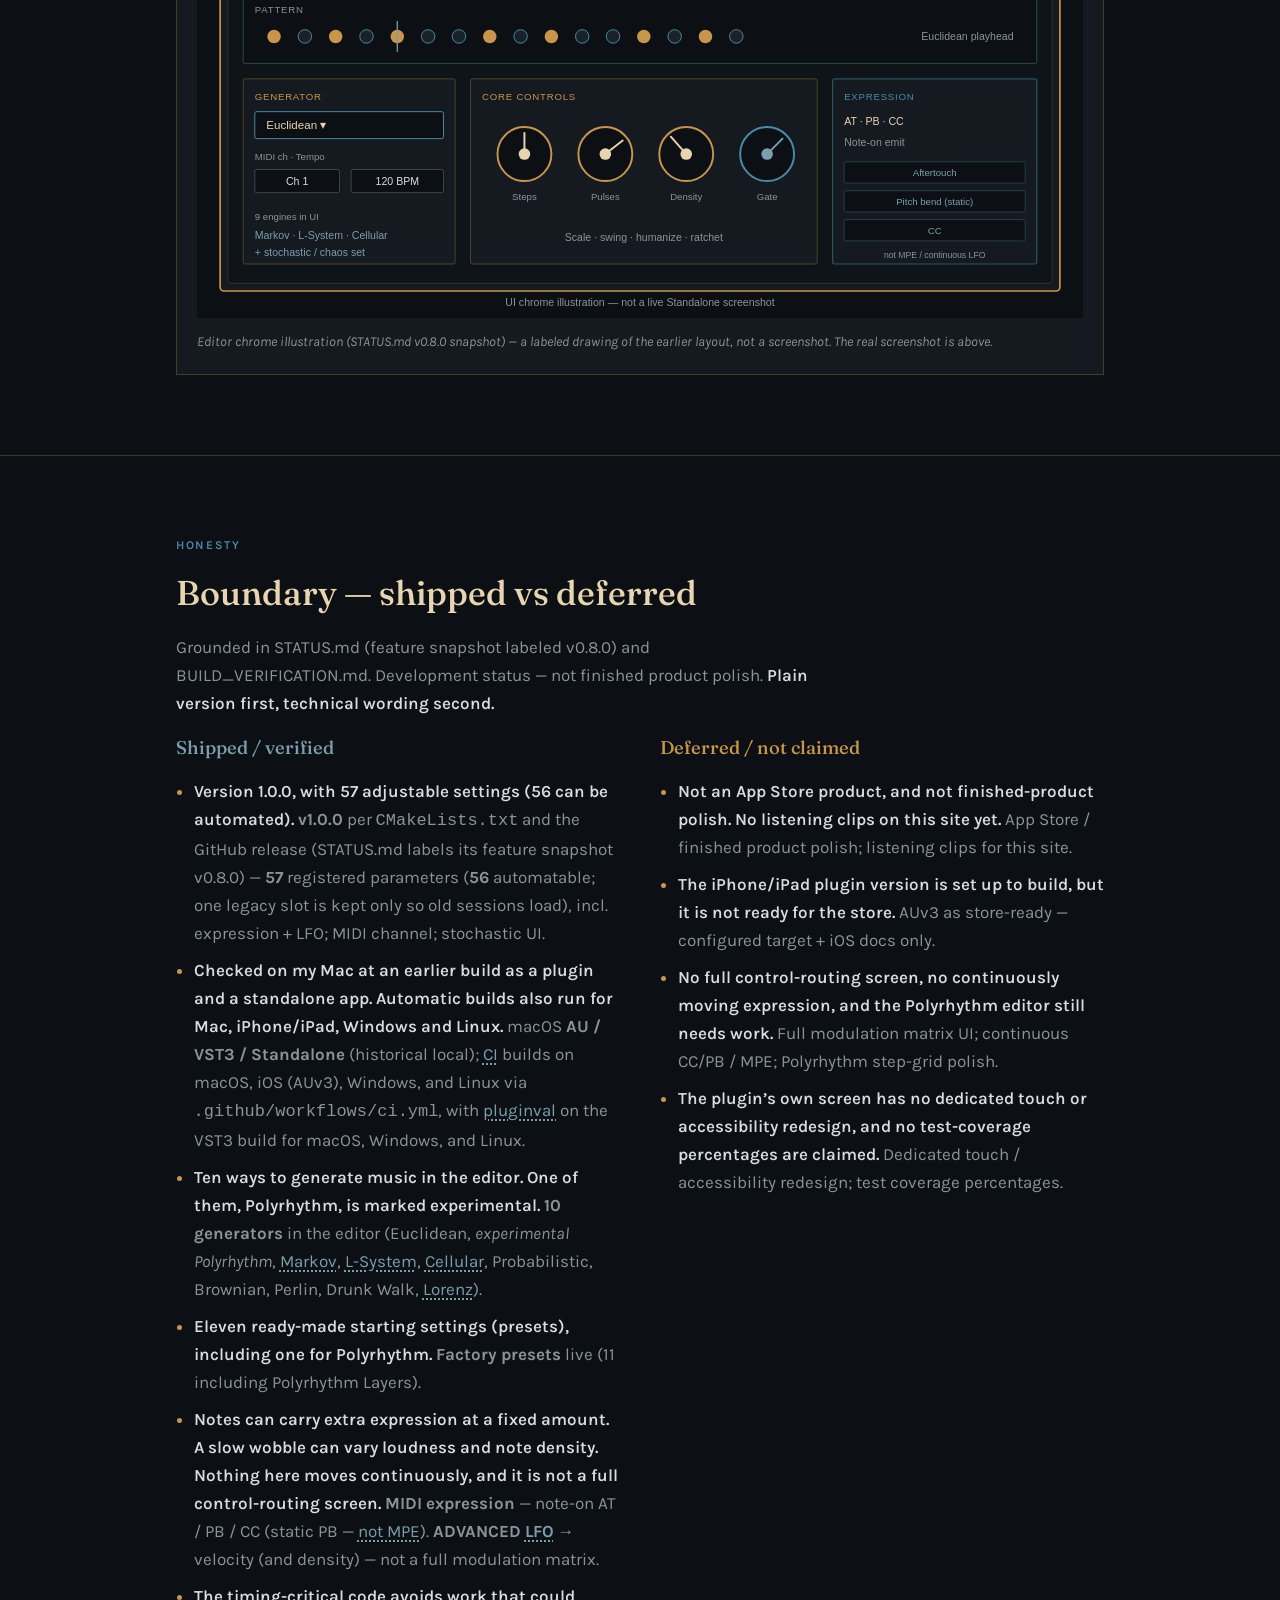
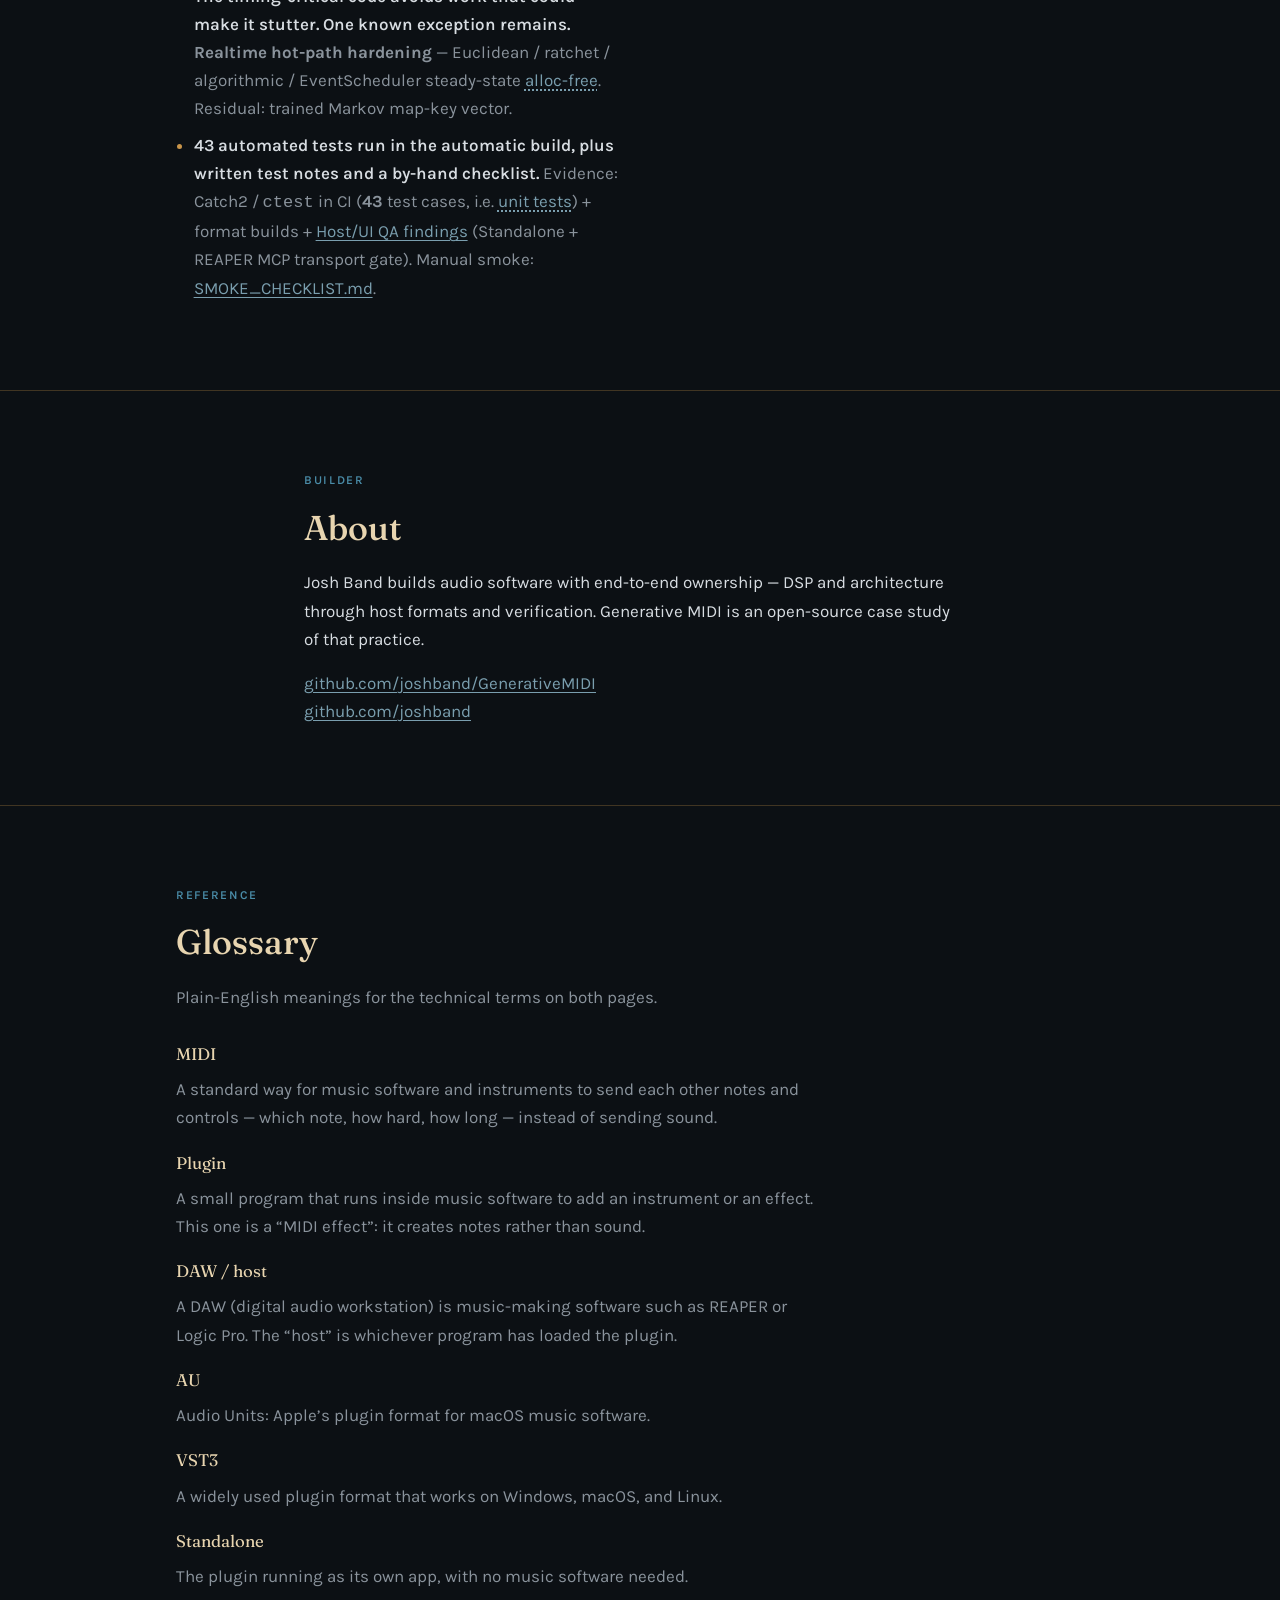
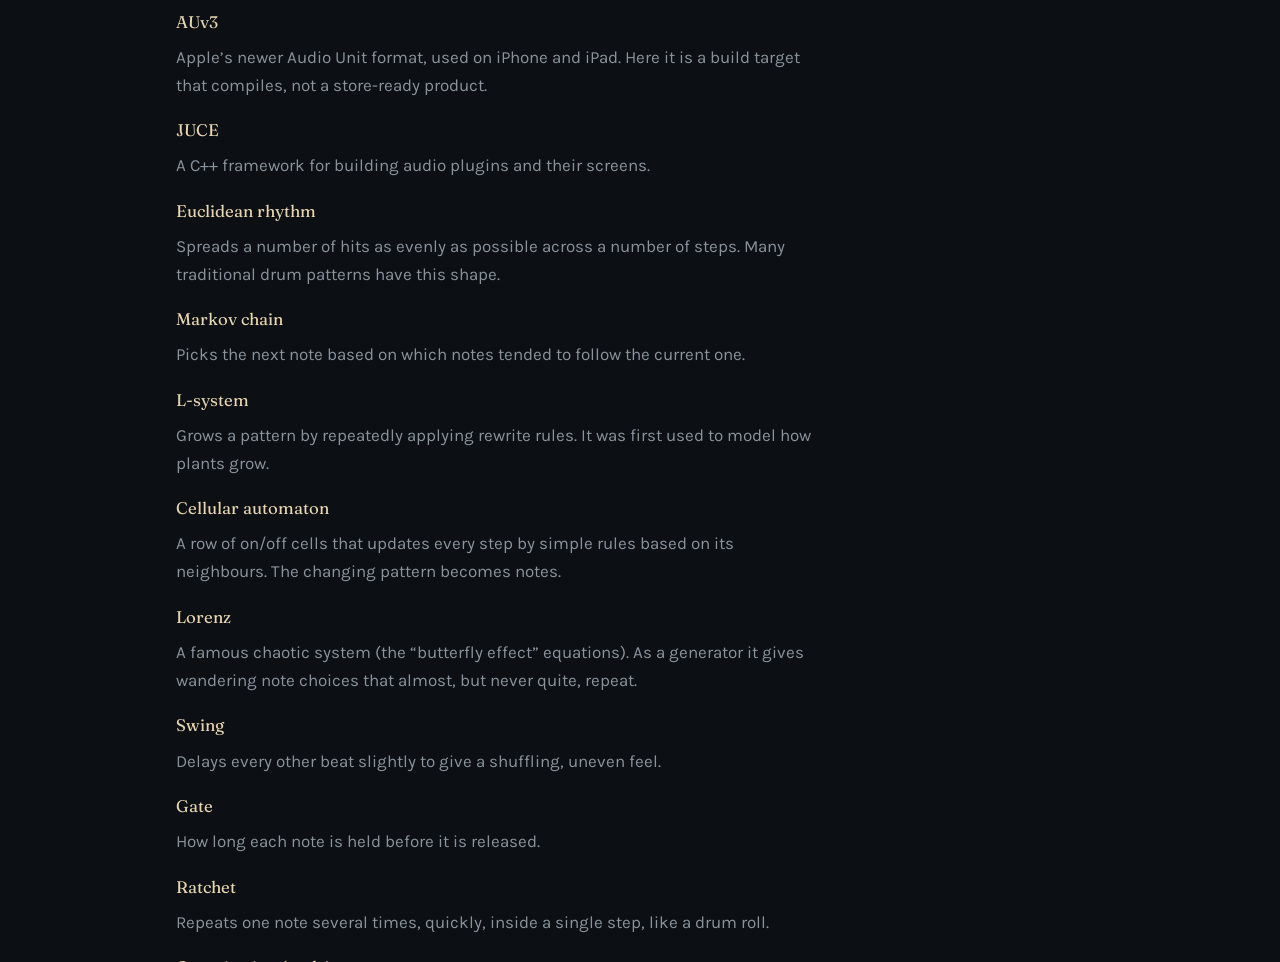
==== commit 0759e0c8: "docs(site): gallery for all ten generators and a fresh screenshot Recaptured every generator in the " ====
--- a/docs/index.html
+++ b/docs/index.html
@@ -118,49 +118,73 @@
         <p class="section__lead"><strong class="plain">The path a note takes: from your music app, through the plugin, to an instrument.</strong> <span class="tech">What exists now: <a class="term" href="#g-daw">host</a> → format wrapper → processor/params → engines → MIDI out.</span></p>
         <figure class="diagram diagram--shot">
           <img src="assets/standalone-screenshot.jpg" width="1600" height="983" alt="Screenshot of the Generative MIDI Standalone app in a dark steel and cyan theme. The Pattern panel shows a live Drunk Walk melody as a stepped pitch line with extra root, chord and arp parts as markers. Below are Performance knobs, Musical controls (velocity and pitch ranges, scale, mono or poly voice, swing, timing, gate), a Shape panel with expression and ratchet controls, and an LFO and modulation row. A Piano button and a Parts menu sit in the top bar.">
-          <figcaption><strong class="plain">This is the real app.</strong> Screenshot of the Standalone app, captured 9 Oct 2026 from a local Release build of the current <code>master</code>. Drunk Walk is playing with 4 parts and the piano on. Two LFO labels show a garbled arrow character; that is how the app rendered when captured, not a site error. The interface may change in later commits.</figcaption>
+          <figcaption><strong class="plain">This is the real app.</strong> Screenshot of the Standalone app, captured 9 Oct 2026 from a local Release build. Drunk Walk is playing with 4 parts and the piano on. The interface may change in later commits.</figcaption>
         </figure>
-        <h3 class="gallery-title" id="gallery-title">What six of the generators draw</h3>
+        <h3 class="gallery-title" id="gallery-title">What the ten generators draw</h3>
         <p class="plain">Each generator shows its own picture of the music it is making.</p>
         <ul class="gallery" aria-labelledby="gallery-title">
           <li>
             <figure>
-              <img src="assets/pattern-euclidean.jpg" width="1100" height="196" alt="Euclidean pattern display: a ring of 16 steps with 4 lit." loading="lazy">
-              <figcaption><strong>Euclidean.</strong> Hits spaced evenly around a ring (here 4 of 16 steps).</figcaption>
-            </figure>
-          </li>
-          <li>
-            <figure>
-              <img src="assets/pattern-markov.jpg" width="1100" height="196" alt="Markov pattern display: a row of six note markers on a line, the last one highlighted." loading="lazy">
-              <figcaption><strong>Markov.</strong> A row of notes, each picked based on the note before it.</figcaption>
-            </figure>
-          </li>
-          <li>
-            <figure>
-              <img src="assets/pattern-probabilistic.jpg" width="1100" height="196" alt="Probabilistic pattern display: a short row of note markers with a highlighted last note." loading="lazy">
+              <img src="assets/pattern-euclidean.jpg" width="1100" height="279" alt="Euclidean pattern display: a ring of 16 steps with 13 lit." loading="lazy">
+              <figcaption><strong>Euclidean.</strong> Hits spaced evenly around a ring (here 13 of 16 steps).</figcaption>
+            </figure>
+          </li>
+          <li>
+            <figure>
+              <img src="assets/pattern-polyrhythm.jpg" width="1100" height="279" alt="Polyrhythm layer editor with one layer: a 16-step row with several steps lit, and sliders for division, length, pitch and velocity." loading="lazy">
+              <figcaption><strong>Polyrhythm (experimental).</strong> Rhythm layers with their own length and speed; one layer is shown here.</figcaption>
+            </figure>
+          </li>
+          <li>
+            <figure>
+              <img src="assets/pattern-markov.jpg" width="1100" height="279" alt="Markov pattern display: a line of notes that wanders up and down, with small part markers beside it." loading="lazy">
+              <figcaption><strong>Markov.</strong> A winding row of notes, each picked based on the notes before it.</figcaption>
+            </figure>
+          </li>
+          <li>
+            <figure>
+              <img src="assets/pattern-lsystem.jpg" width="1100" height="279" alt="L-System pattern display: five rows of A and B tiles stacked in a staircase, with the bottom row holding the notes and one tile lit." loading="lazy">
+              <figcaption><strong>L-System.</strong> Rows of A and B tiles grow by rewrite rules, one new row per generation; the bottom row holds the notes.</figcaption>
+            </figure>
+          </li>
+          <li>
+            <figure>
+              <img src="assets/pattern-cellular.jpg" width="1100" height="279" alt="Cellular pattern display: a wide grid of dark and lit cells with note markers over it." loading="lazy">
+              <figcaption><strong>Cellular.</strong> A grid of on/off cells that updates by simple rules; lit cells become notes.</figcaption>
+            </figure>
+          </li>
+          <li>
+            <figure>
+              <img src="assets/pattern-probabilistic.jpg" width="1100" height="279" alt="Probabilistic pattern display: a mostly flat row of note markers with a highlighted last note." loading="lazy">
               <figcaption><strong>Probabilistic.</strong> Notes land by chance; the density knob sets how often.</figcaption>
             </figure>
           </li>
           <li>
             <figure>
-              <img src="assets/pattern-brownian.jpg" width="1100" height="196" alt="Brownian pattern display: a nearly flat pitch line ending in a bright dot." loading="lazy">
+              <img src="assets/pattern-brownian.jpg" width="1100" height="279" alt="Brownian pattern display: a pitch line drifting up and down in small steps, with note markers." loading="lazy">
               <figcaption><strong>Brownian.</strong> A pitch line that drifts in small random steps.</figcaption>
             </figure>
           </li>
           <li>
             <figure>
-              <img src="assets/pattern-drunk-walk.jpg" width="1100" height="196" alt="Drunk Walk pattern display: a stepped pitch line rising from left to right." loading="lazy">
+              <img src="assets/pattern-perlin.jpg" width="1100" height="279" alt="Perlin noise pattern display: a smooth, gently curving pitch line with note markers." loading="lazy">
+              <figcaption><strong>Perlin Noise.</strong> Smooth, flowing pitch changes that never quite repeat.</figcaption>
+            </figure>
+          </li>
+          <li>
+            <figure>
+              <img src="assets/pattern-drunk-walk.jpg" width="1100" height="279" alt="Drunk Walk pattern display: a stepped pitch line rising and falling, with note markers." loading="lazy">
               <figcaption><strong>Drunk Walk.</strong> Pitch stumbles up and down one step at a time.</figcaption>
             </figure>
           </li>
           <li>
             <figure>
-              <img src="assets/pattern-lorenz.jpg" width="1100" height="196" alt="Lorenz pattern display: a looping line path with a bright dot at the current point." loading="lazy">
-              <figcaption><strong>Lorenz.</strong> A path traced by chaotic equations; the bright dot is the current point.</figcaption>
+              <img src="assets/pattern-lorenz.jpg" width="1100" height="279" alt="Lorenz pattern display: a small cluster of note markers near the centre of the panel." loading="lazy">
+              <figcaption><strong>Lorenz.</strong> A path traced by chaotic equations, shown as a tight cluster of note markers here.</figcaption>
             </figure>
           </li>
         </ul>
-        <p class="tech">Pattern panels cropped from real Standalone captures (<code>docs/qa/logs/viz_*.png</code>, 24 Sep 2026). Perlin, Cellular, L-System and Polyrhythm are not shown here.</p>
+        <p class="tech">Pattern panels cropped from real Standalone captures taken 9 Oct 2026 from a local Release build, with Parts set to 4, so root, chord and arp markers also appear. Captures are a single moment of a free-running pattern.</p>
         <figure class="diagram">
           <picture>
             <source media="(max-width: 720px)" srcset="assets/signal-path-narrow.svg" width="320" height="480">
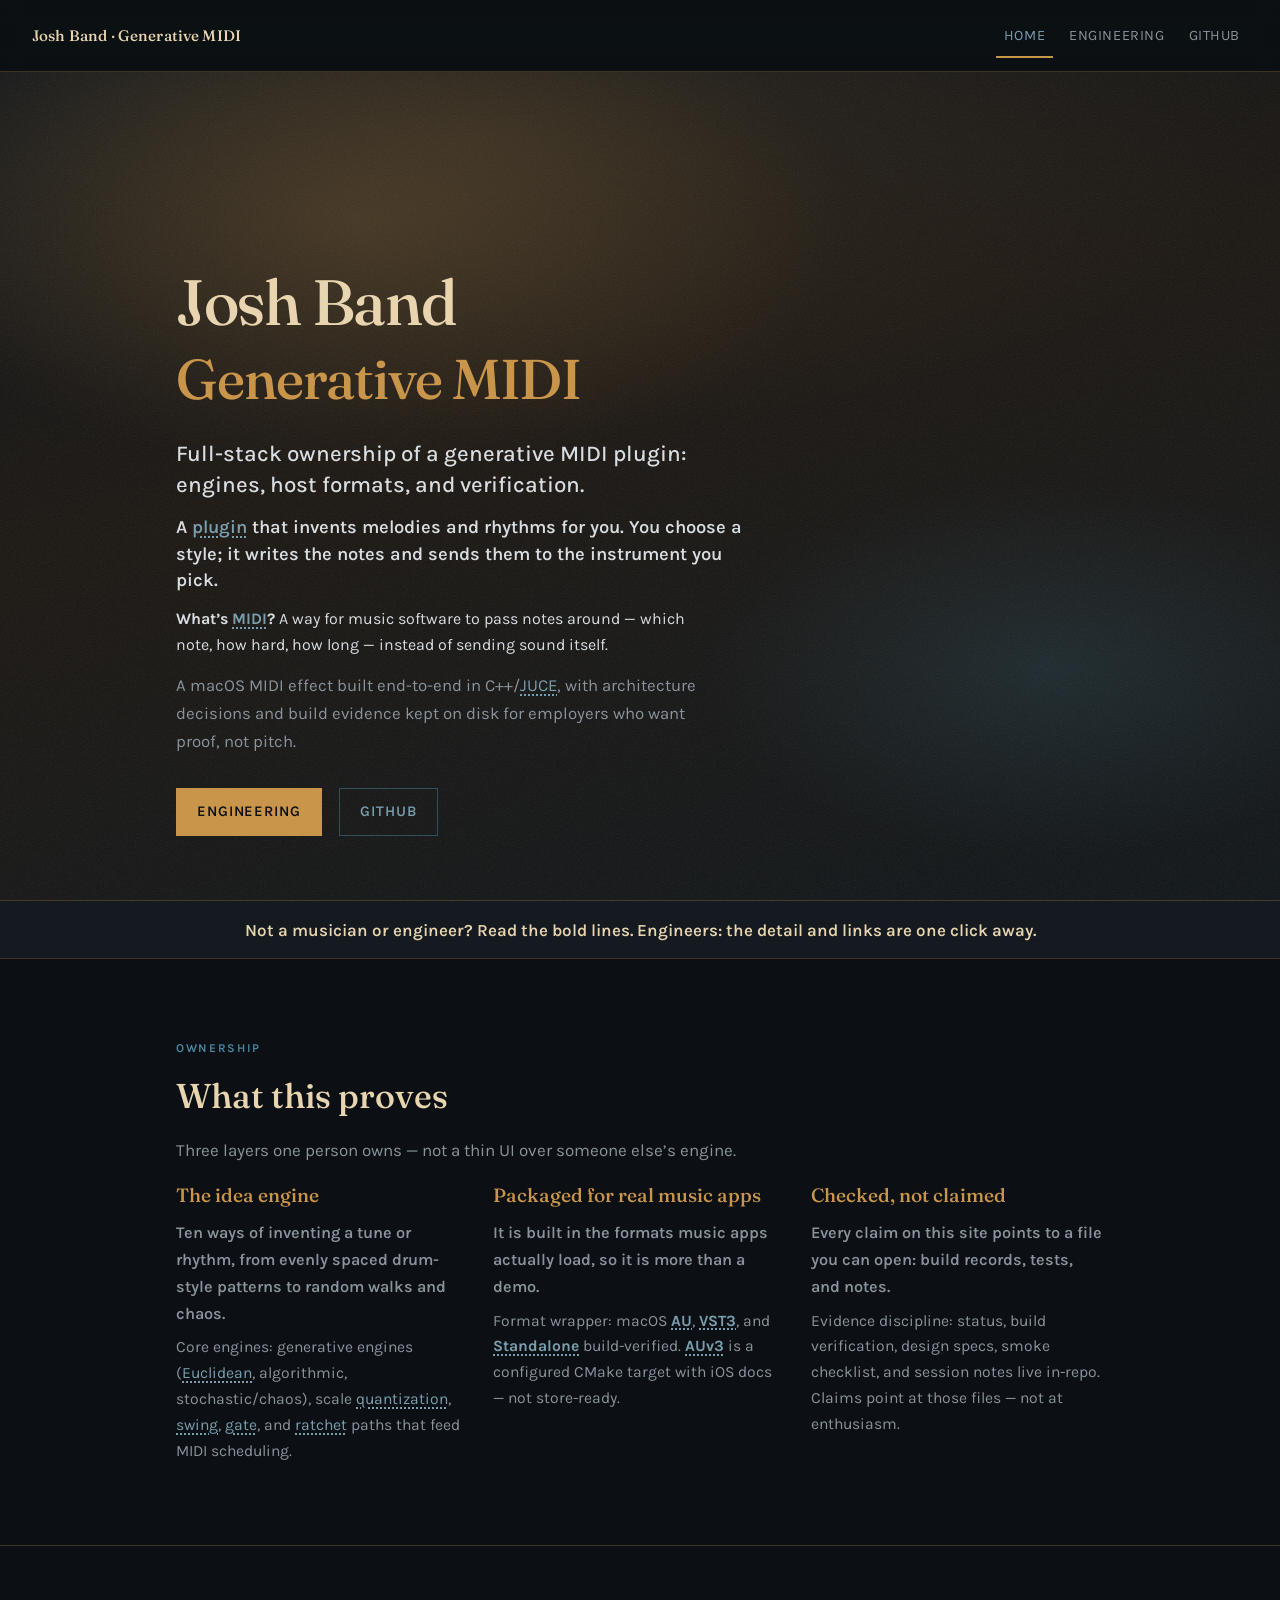
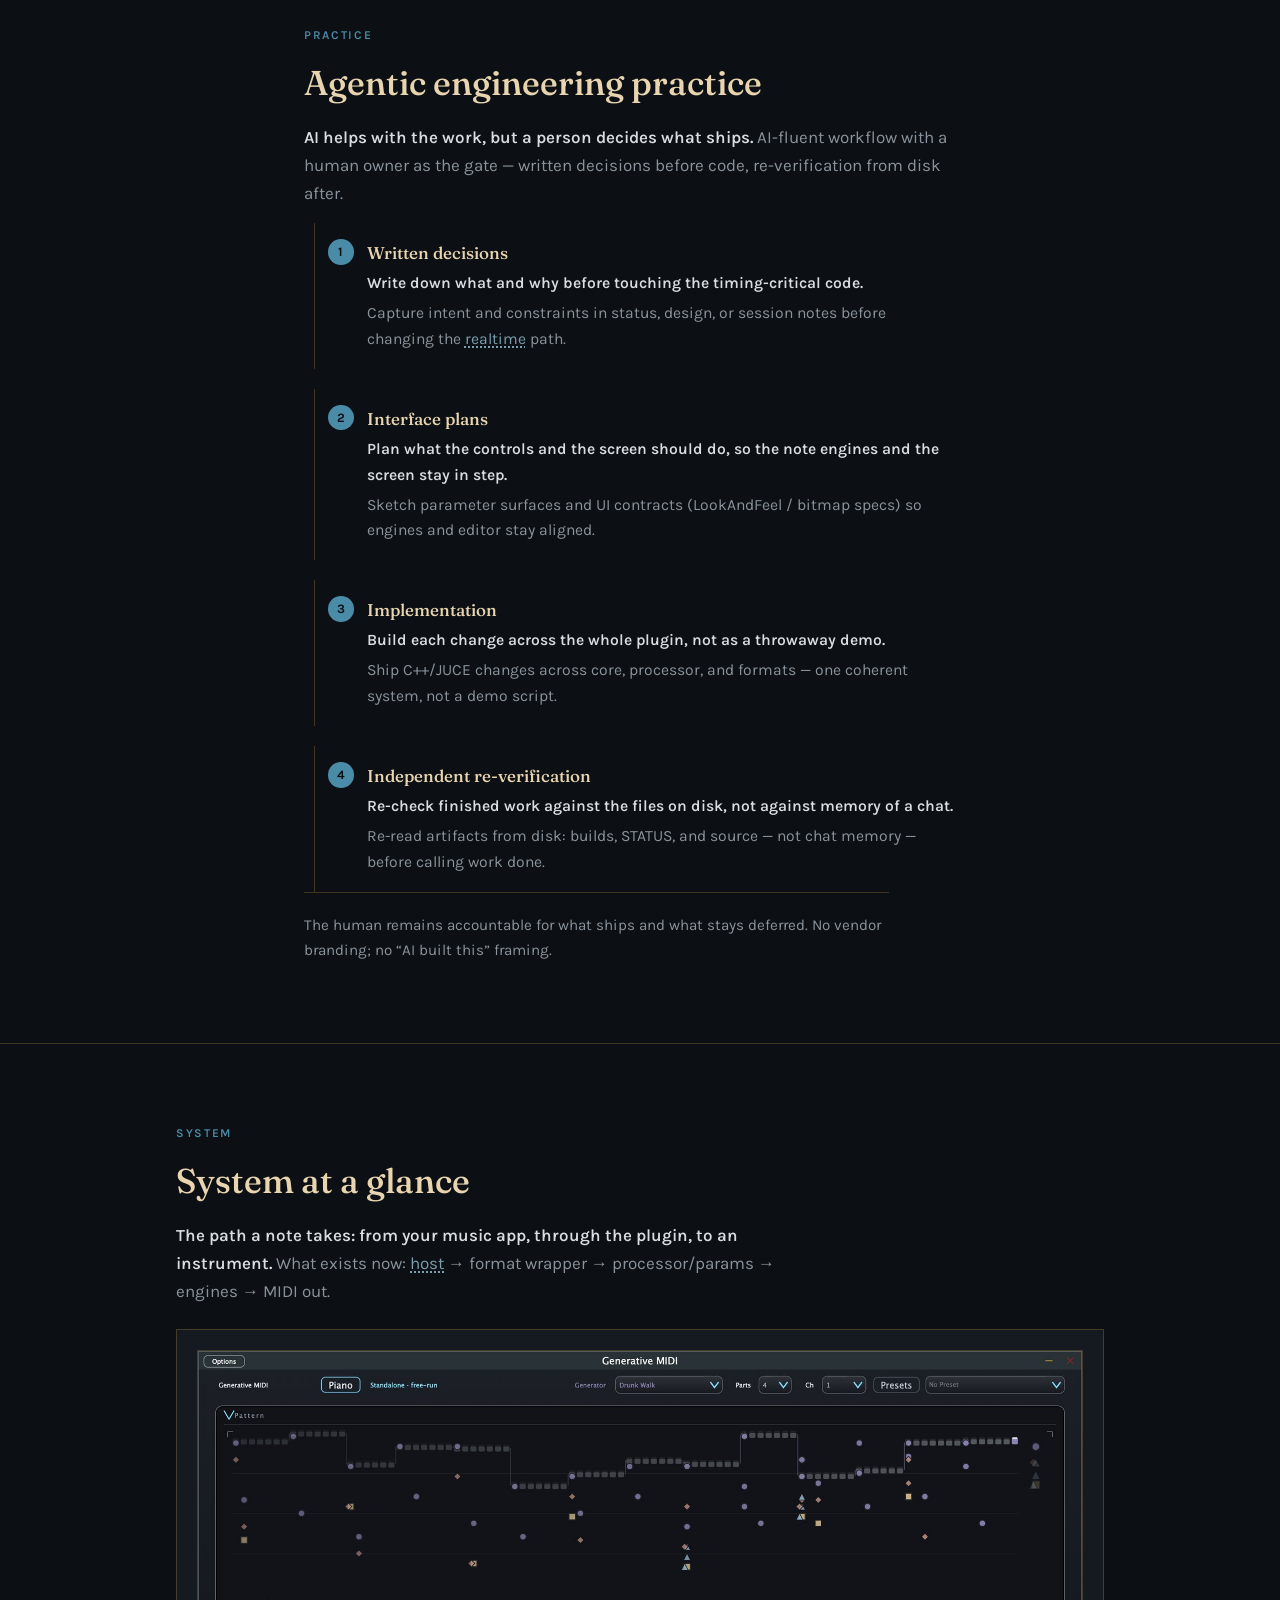
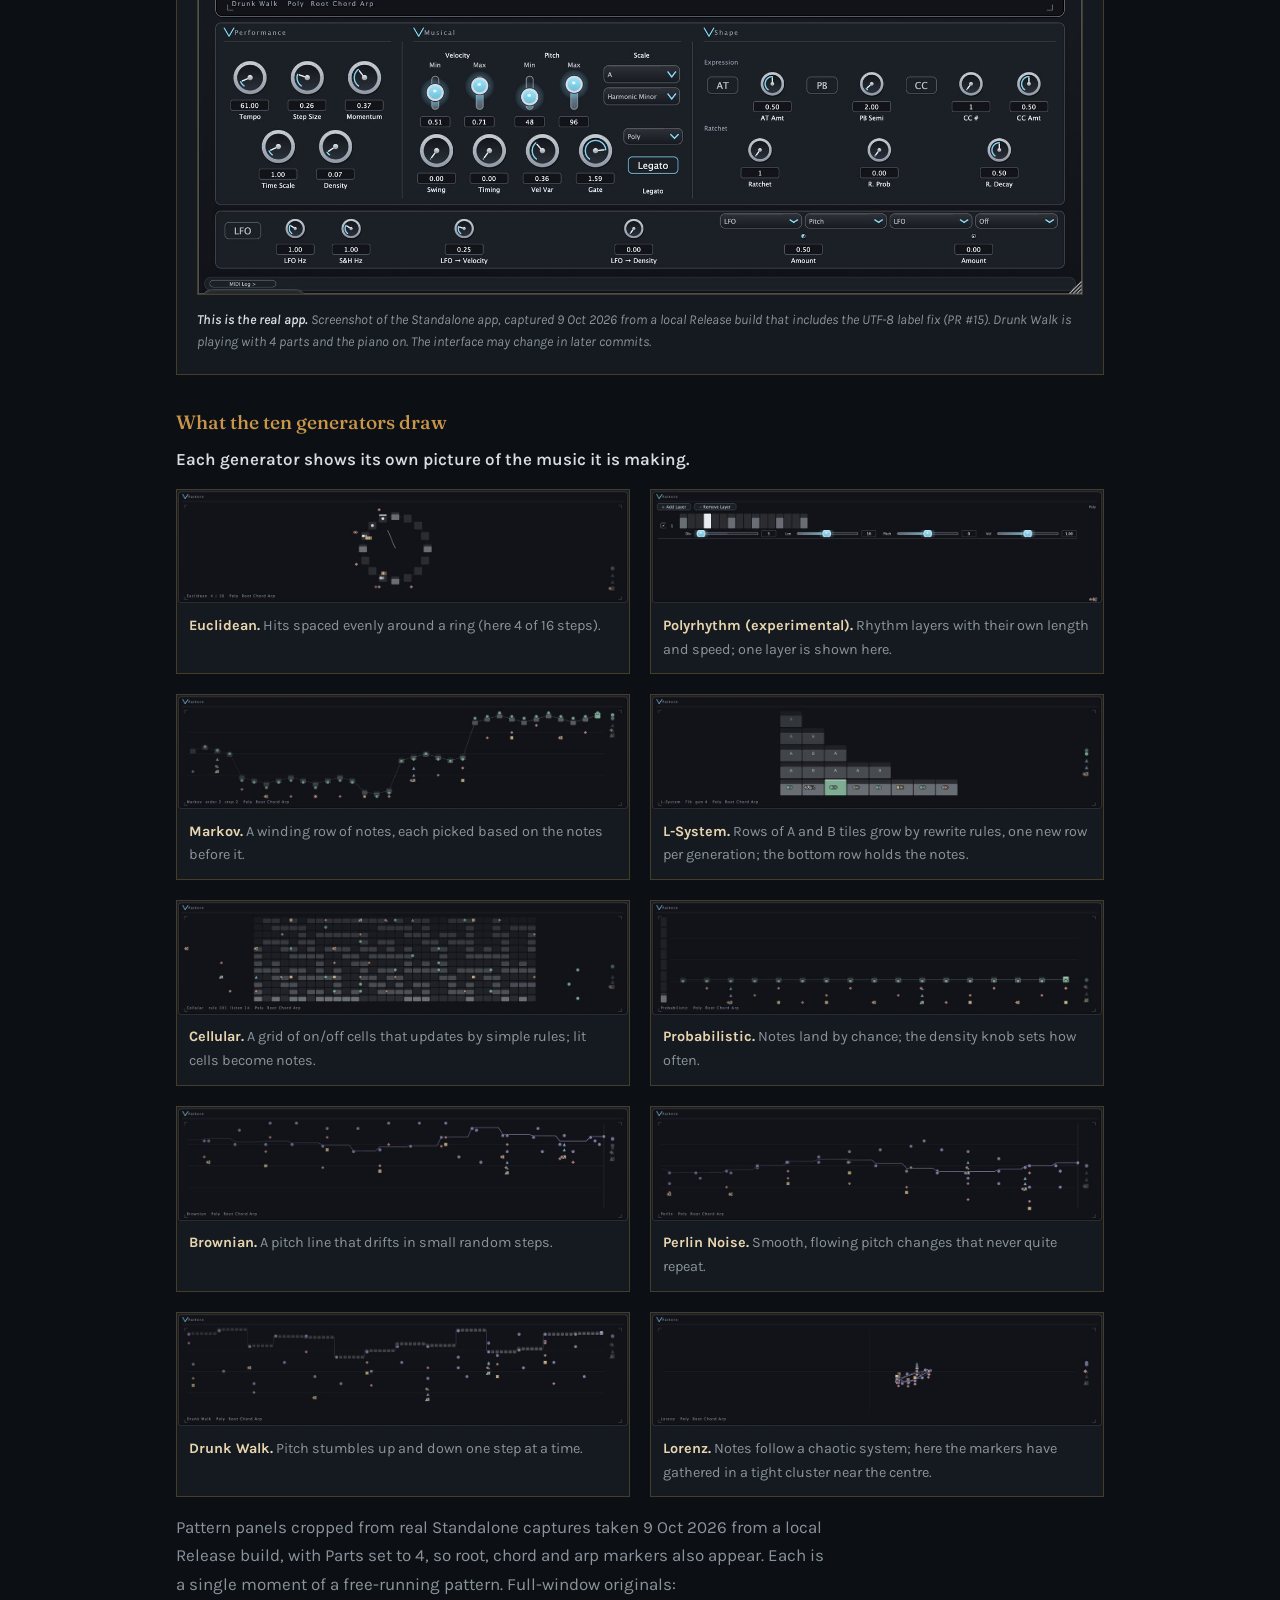
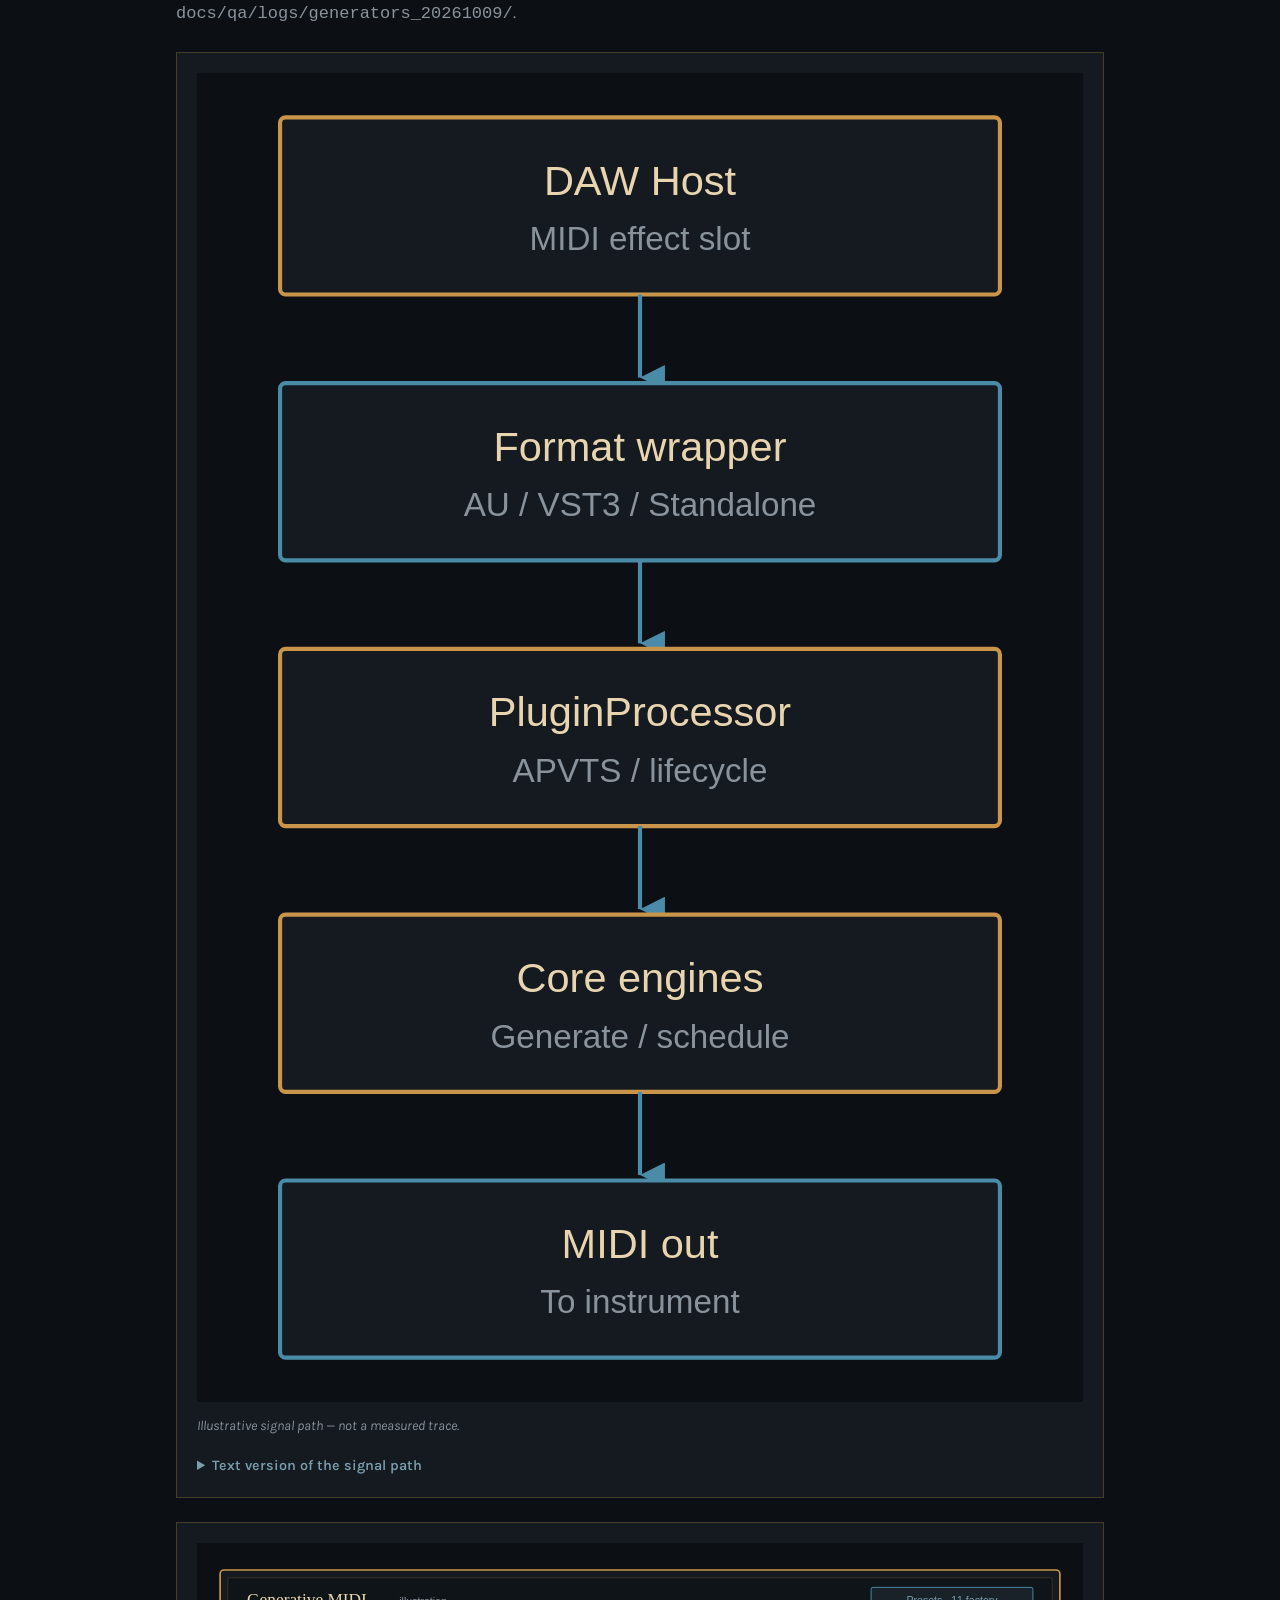
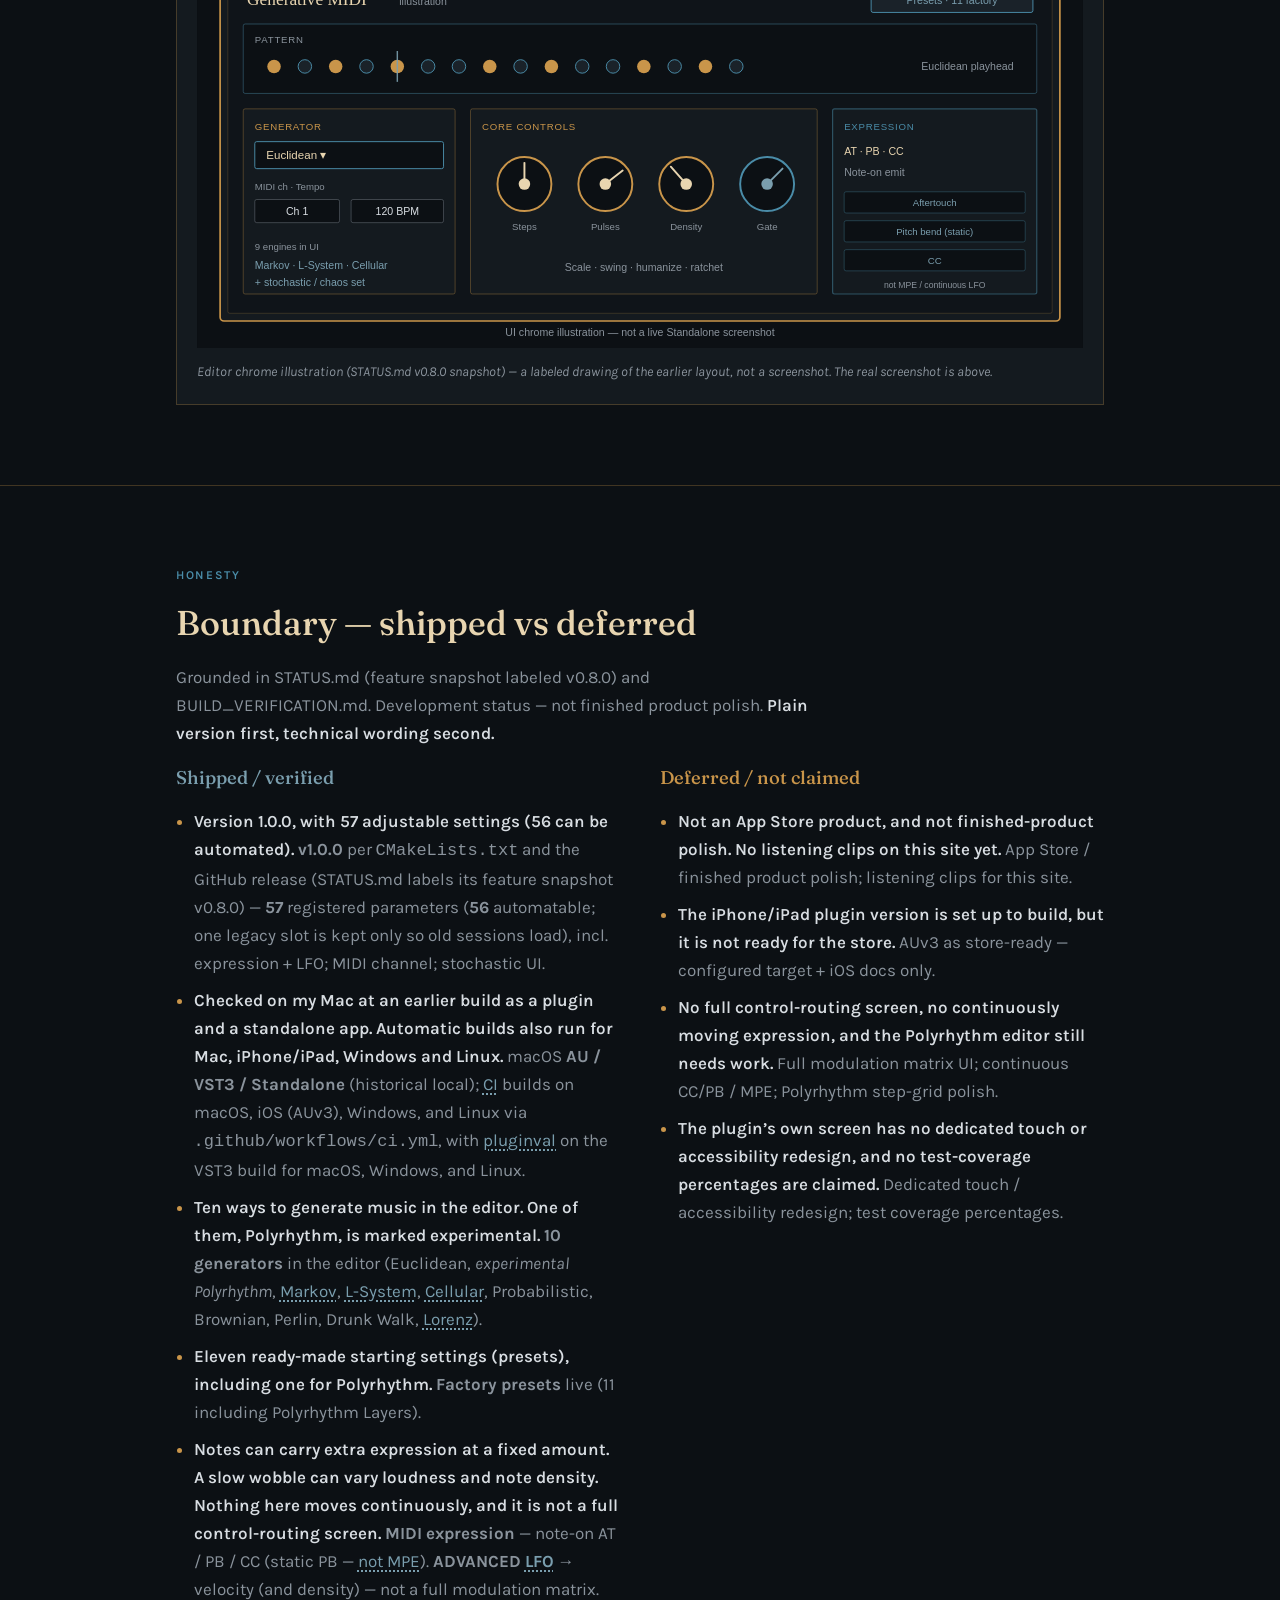
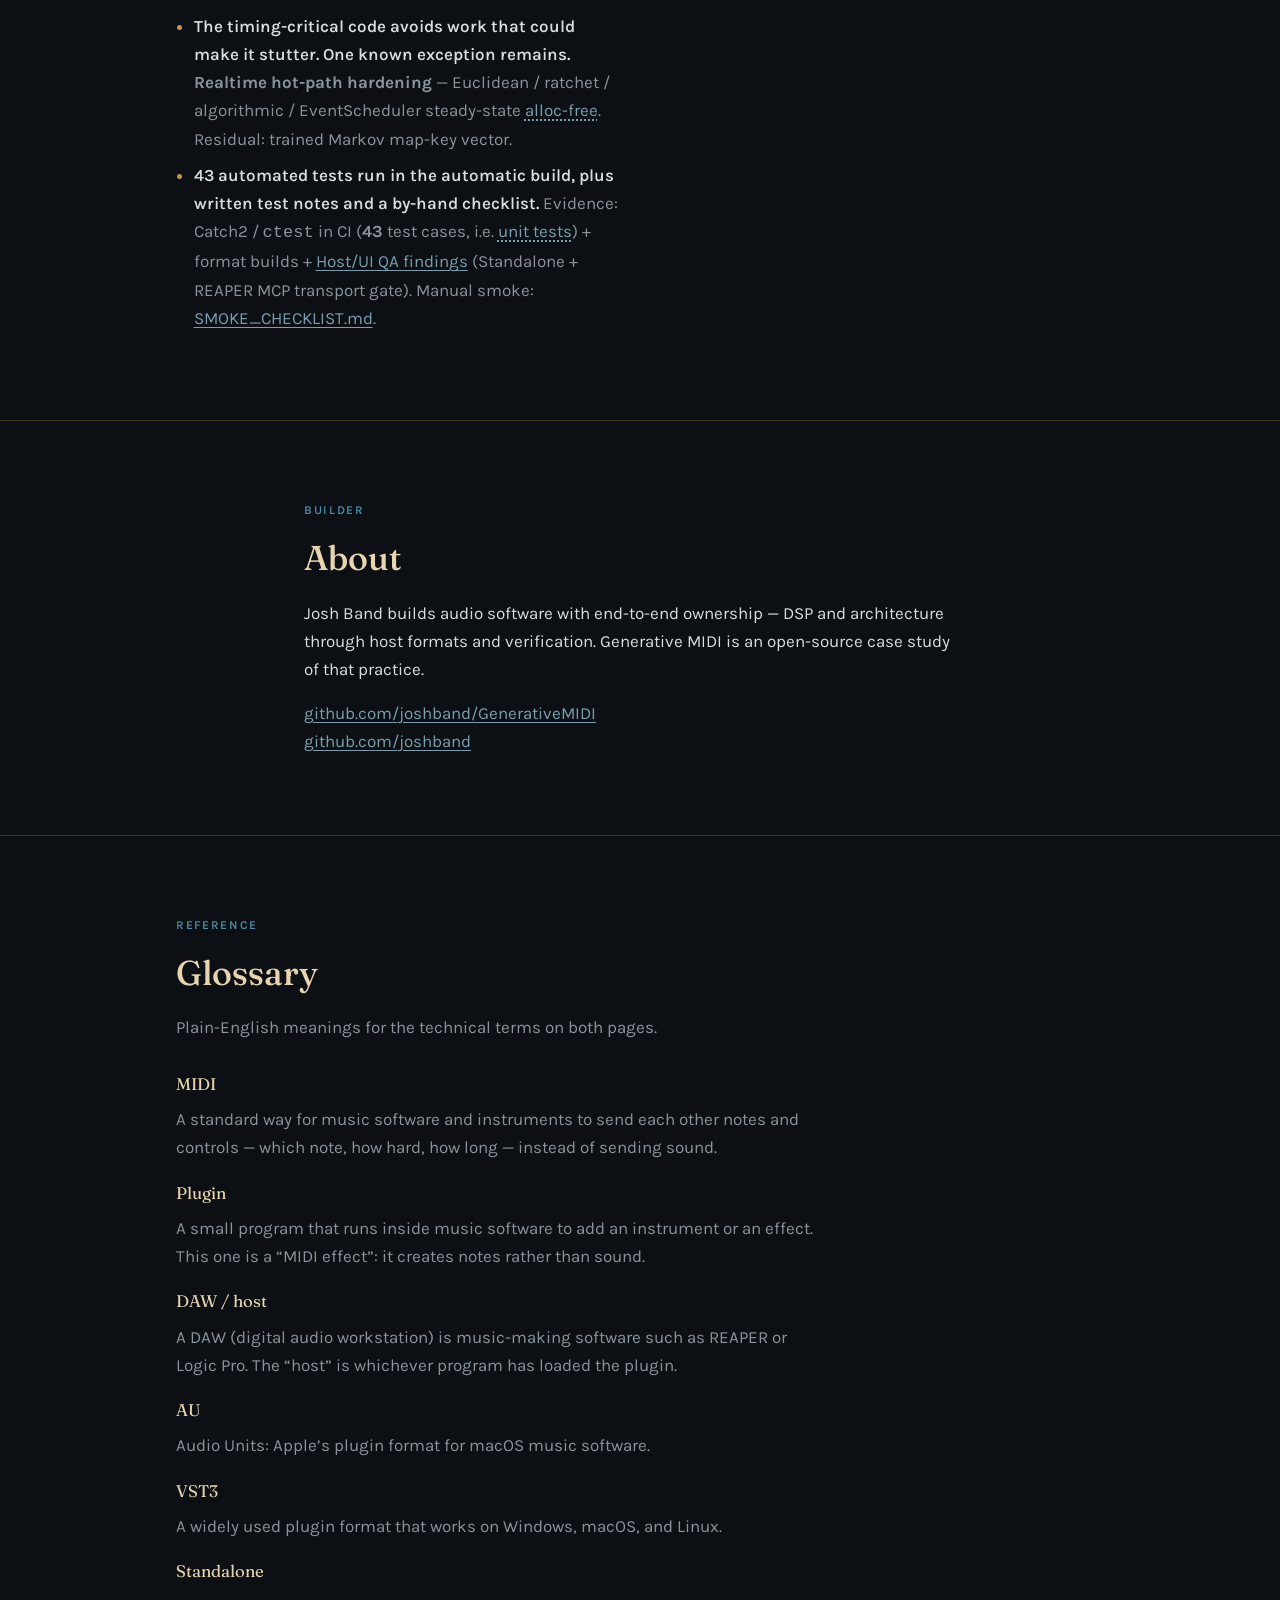
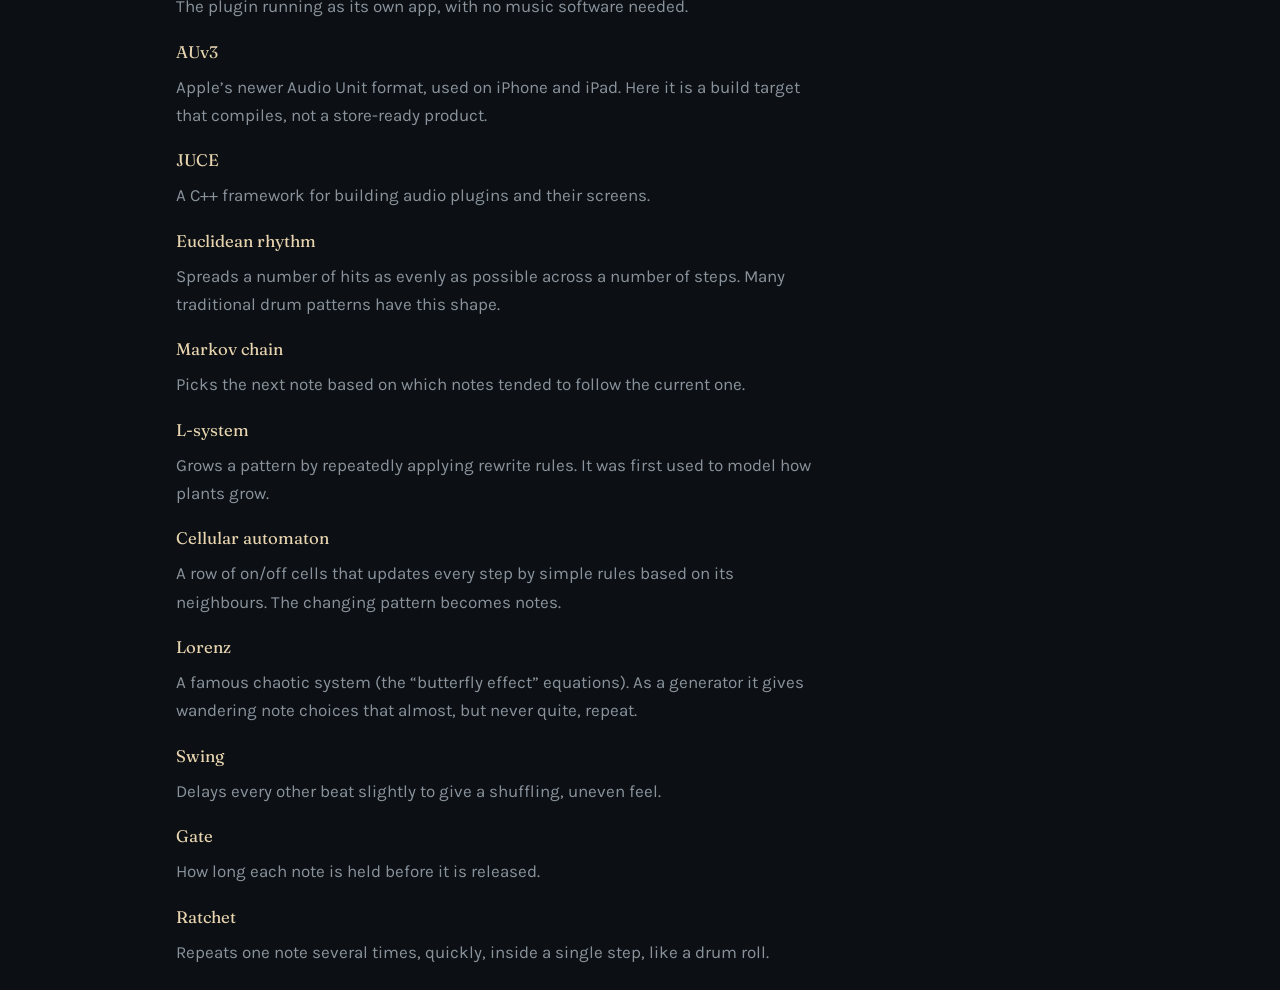
==== commit 84d53762: "docs(site): address review findings on the generator gallery - Euclidean recaptured at 4 of 16 pulse" ====
--- a/docs/index.html
+++ b/docs/index.html
@@ -118,15 +118,15 @@
         <p class="section__lead"><strong class="plain">The path a note takes: from your music app, through the plugin, to an instrument.</strong> <span class="tech">What exists now: <a class="term" href="#g-daw">host</a> → format wrapper → processor/params → engines → MIDI out.</span></p>
         <figure class="diagram diagram--shot">
           <img src="assets/standalone-screenshot.jpg" width="1600" height="983" alt="Screenshot of the Generative MIDI Standalone app in a dark steel and cyan theme. The Pattern panel shows a live Drunk Walk melody as a stepped pitch line with extra root, chord and arp parts as markers. Below are Performance knobs, Musical controls (velocity and pitch ranges, scale, mono or poly voice, swing, timing, gate), a Shape panel with expression and ratchet controls, and an LFO and modulation row. A Piano button and a Parts menu sit in the top bar.">
-          <figcaption><strong class="plain">This is the real app.</strong> Screenshot of the Standalone app, captured 9 Oct 2026 from a local Release build. Drunk Walk is playing with 4 parts and the piano on. The interface may change in later commits.</figcaption>
+          <figcaption><strong class="plain">This is the real app.</strong> Screenshot of the Standalone app, captured 9 Oct 2026 from a local Release build that includes the UTF-8 label fix (PR #15). Drunk Walk is playing with 4 parts and the piano on. The interface may change in later commits.</figcaption>
         </figure>
         <h3 class="gallery-title" id="gallery-title">What the ten generators draw</h3>
         <p class="plain">Each generator shows its own picture of the music it is making.</p>
         <ul class="gallery" aria-labelledby="gallery-title">
           <li>
             <figure>
-              <img src="assets/pattern-euclidean.jpg" width="1100" height="279" alt="Euclidean pattern display: a ring of 16 steps with 13 lit." loading="lazy">
-              <figcaption><strong>Euclidean.</strong> Hits spaced evenly around a ring (here 13 of 16 steps).</figcaption>
+              <img src="assets/pattern-euclidean.jpg" width="1100" height="279" alt="Euclidean pattern display: a ring of 16 steps with 4 evenly spaced steps lit." loading="lazy">
+              <figcaption><strong>Euclidean.</strong> Hits spaced evenly around a ring (here 4 of 16 steps).</figcaption>
             </figure>
           </li>
           <li>
@@ -180,11 +180,11 @@
           <li>
             <figure>
               <img src="assets/pattern-lorenz.jpg" width="1100" height="279" alt="Lorenz pattern display: a small cluster of note markers near the centre of the panel." loading="lazy">
-              <figcaption><strong>Lorenz.</strong> A path traced by chaotic equations, shown as a tight cluster of note markers here.</figcaption>
+              <figcaption><strong>Lorenz.</strong> Notes follow a chaotic system; here the markers have gathered in a tight cluster near the centre.</figcaption>
             </figure>
           </li>
         </ul>
-        <p class="tech">Pattern panels cropped from real Standalone captures taken 9 Oct 2026 from a local Release build, with Parts set to 4, so root, chord and arp markers also appear. Captures are a single moment of a free-running pattern.</p>
+        <p class="tech">Pattern panels cropped from real Standalone captures taken 9 Oct 2026 from a local Release build, with Parts set to 4, so root, chord and arp markers also appear. Each is a single moment of a free-running pattern. Full-window originals: <code>docs/qa/logs/generators_20261009/</code>.</p>
         <figure class="diagram">
           <picture>
             <source media="(max-width: 720px)" srcset="assets/signal-path-narrow.svg" width="320" height="480">
--- a/docs/assets/site.css
+++ b/docs/assets/site.css
@@ -1021,3 +1021,11 @@
   font-weight: 600;
   margin-bottom: 0.25rem;
 }
+
+.gallery li {
+  display: flex;
+}
+
+.gallery figure {
+  width: 100%;
+}
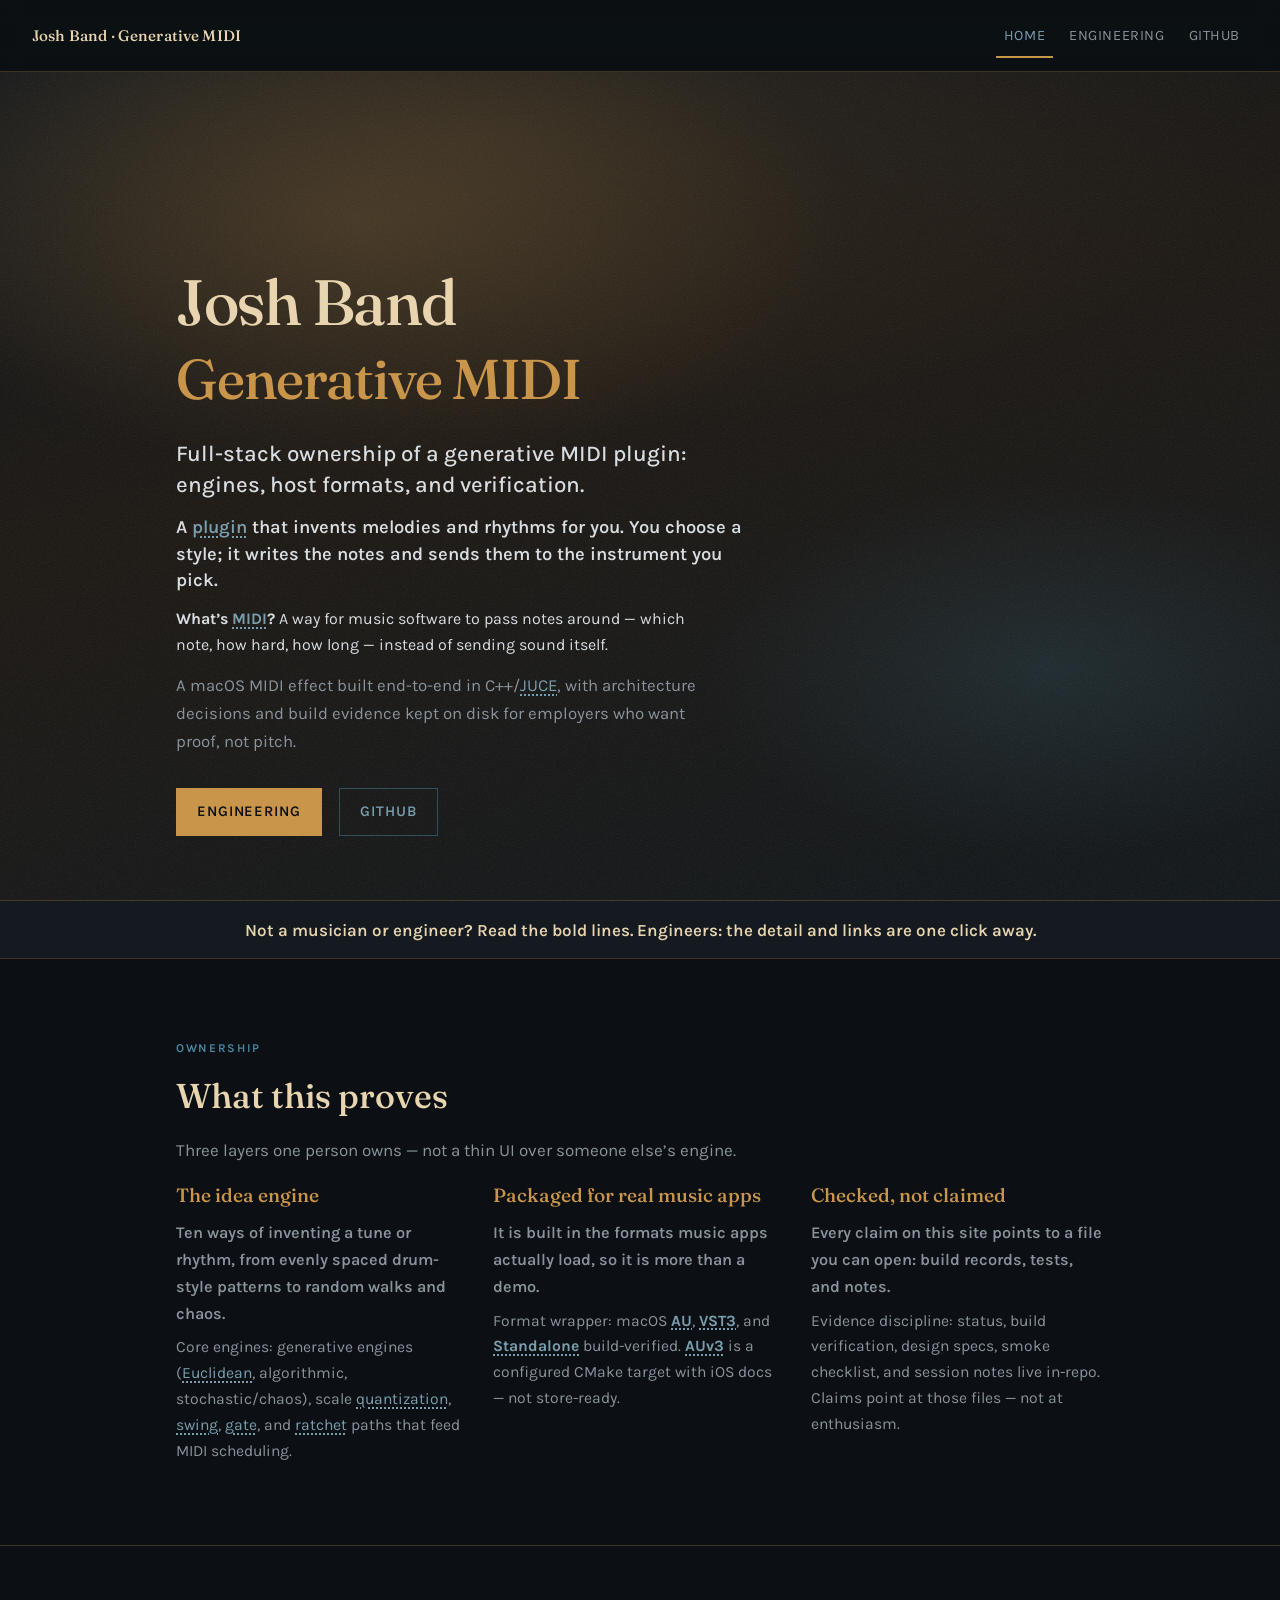
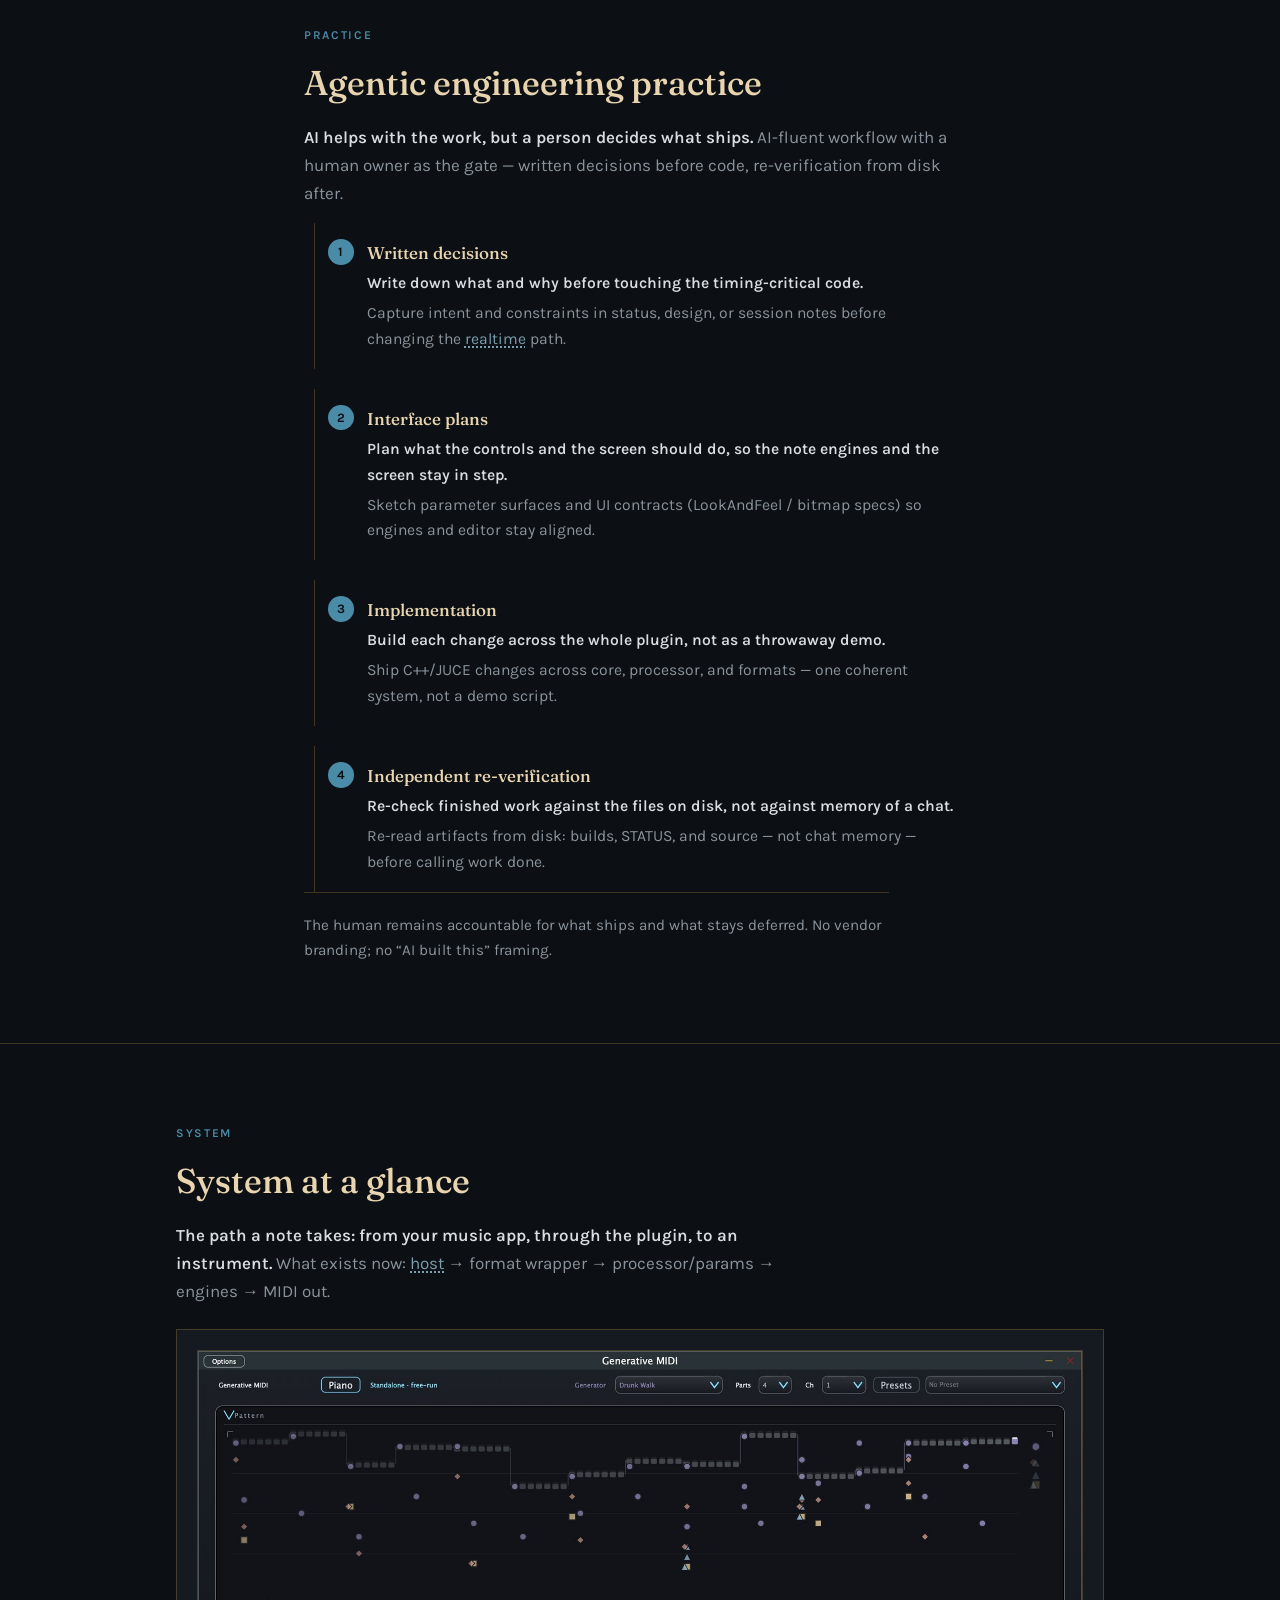
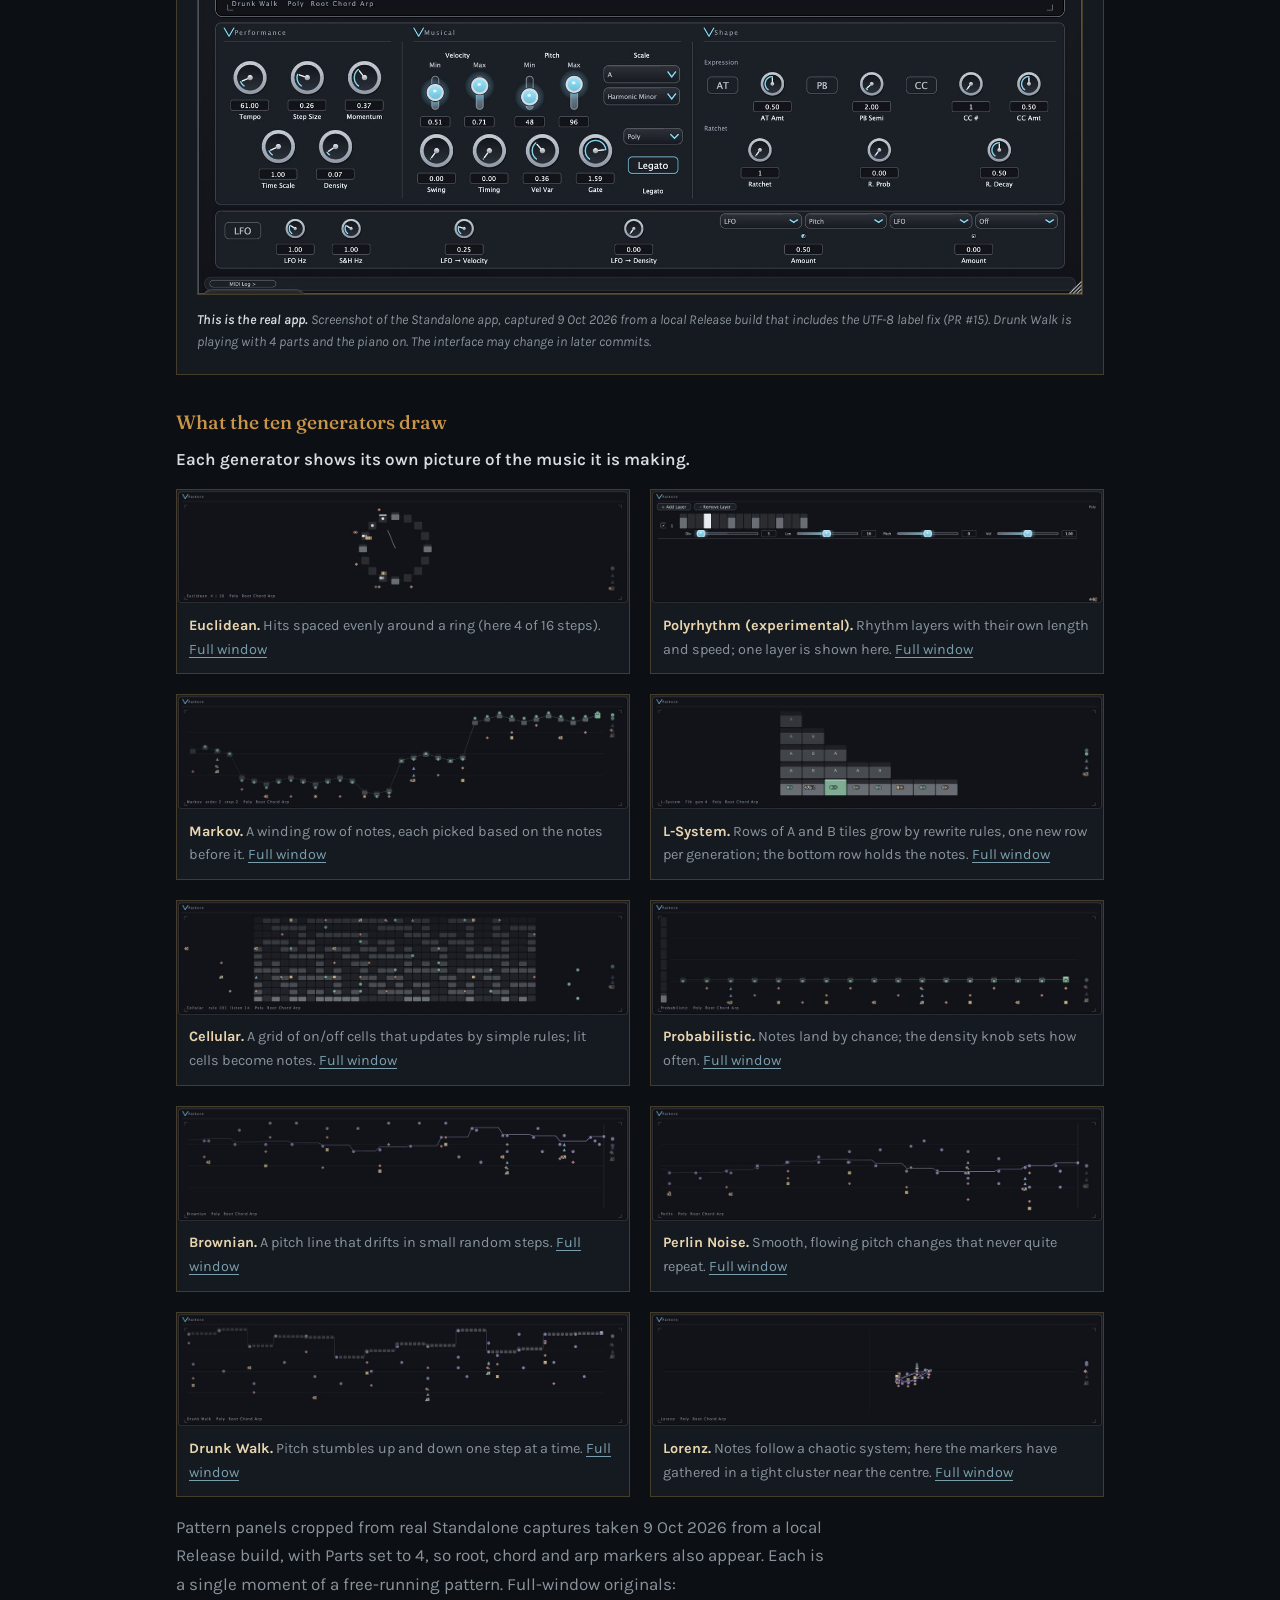
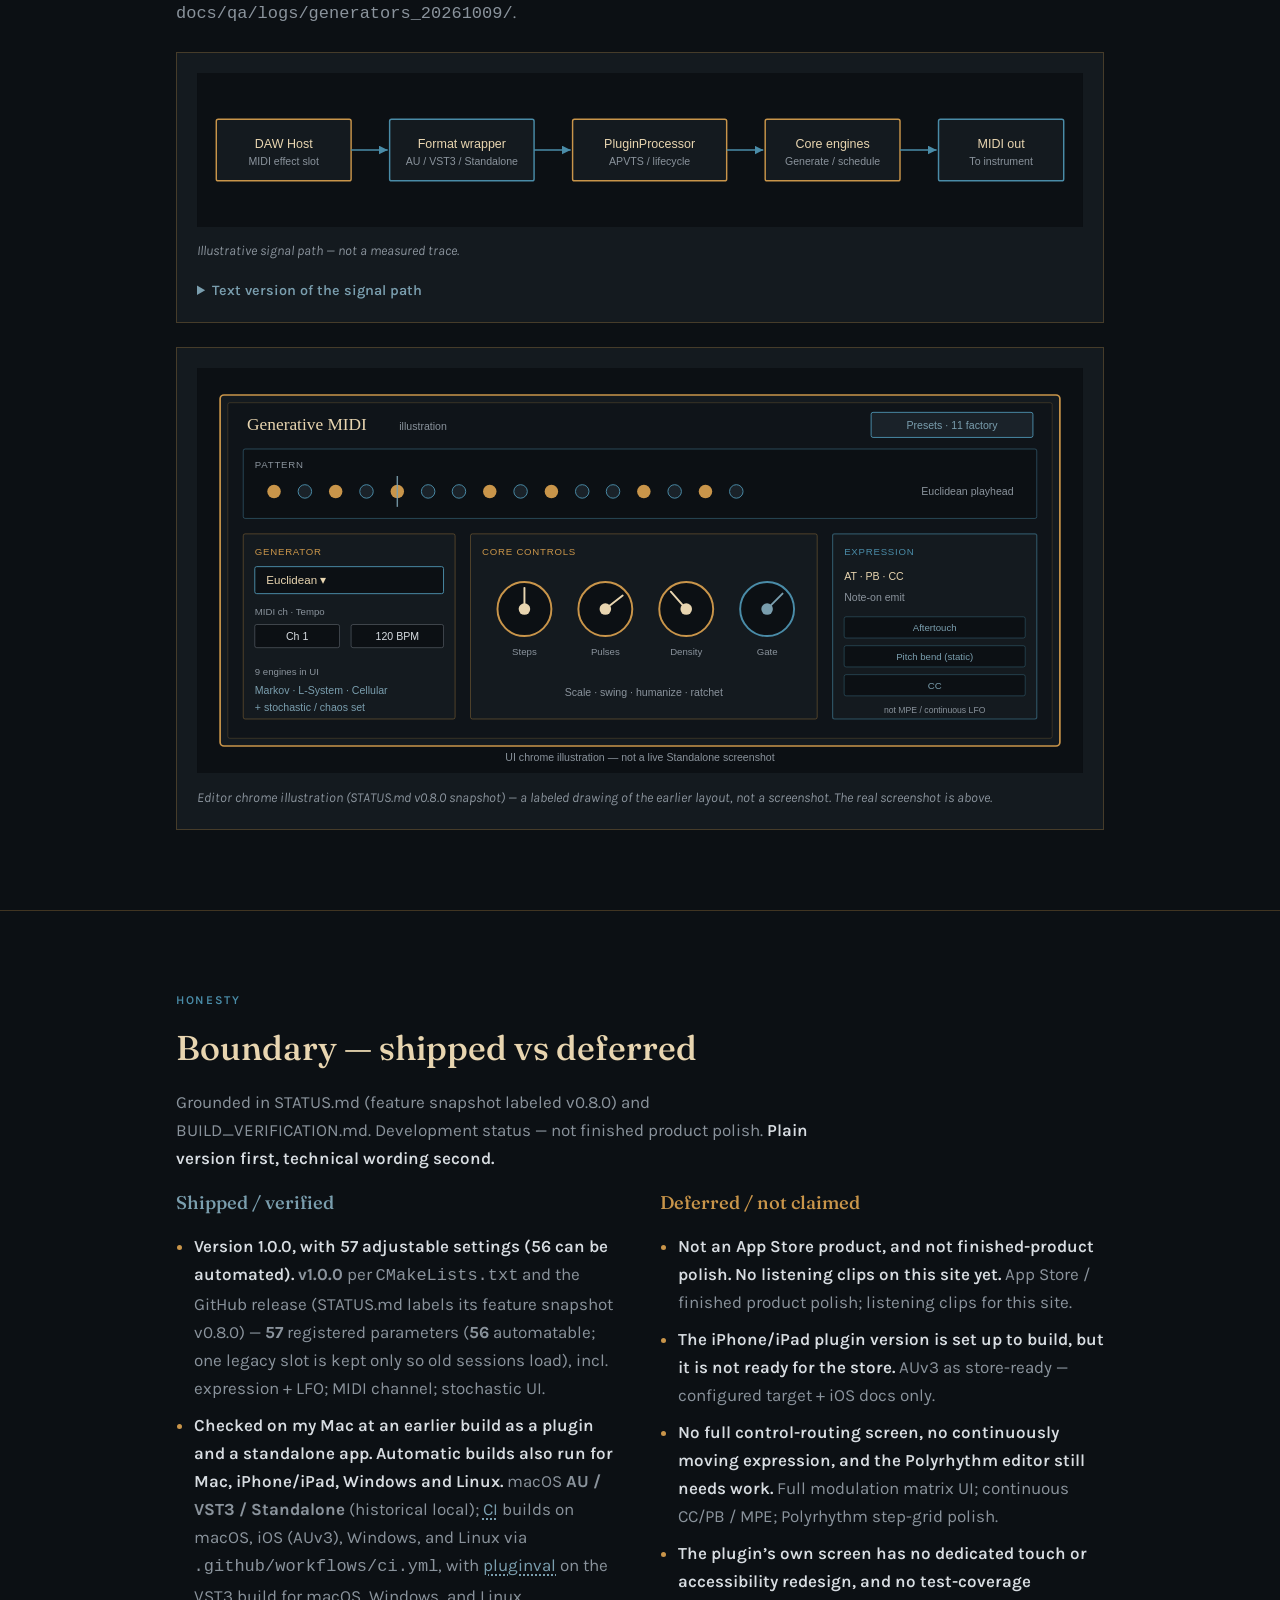
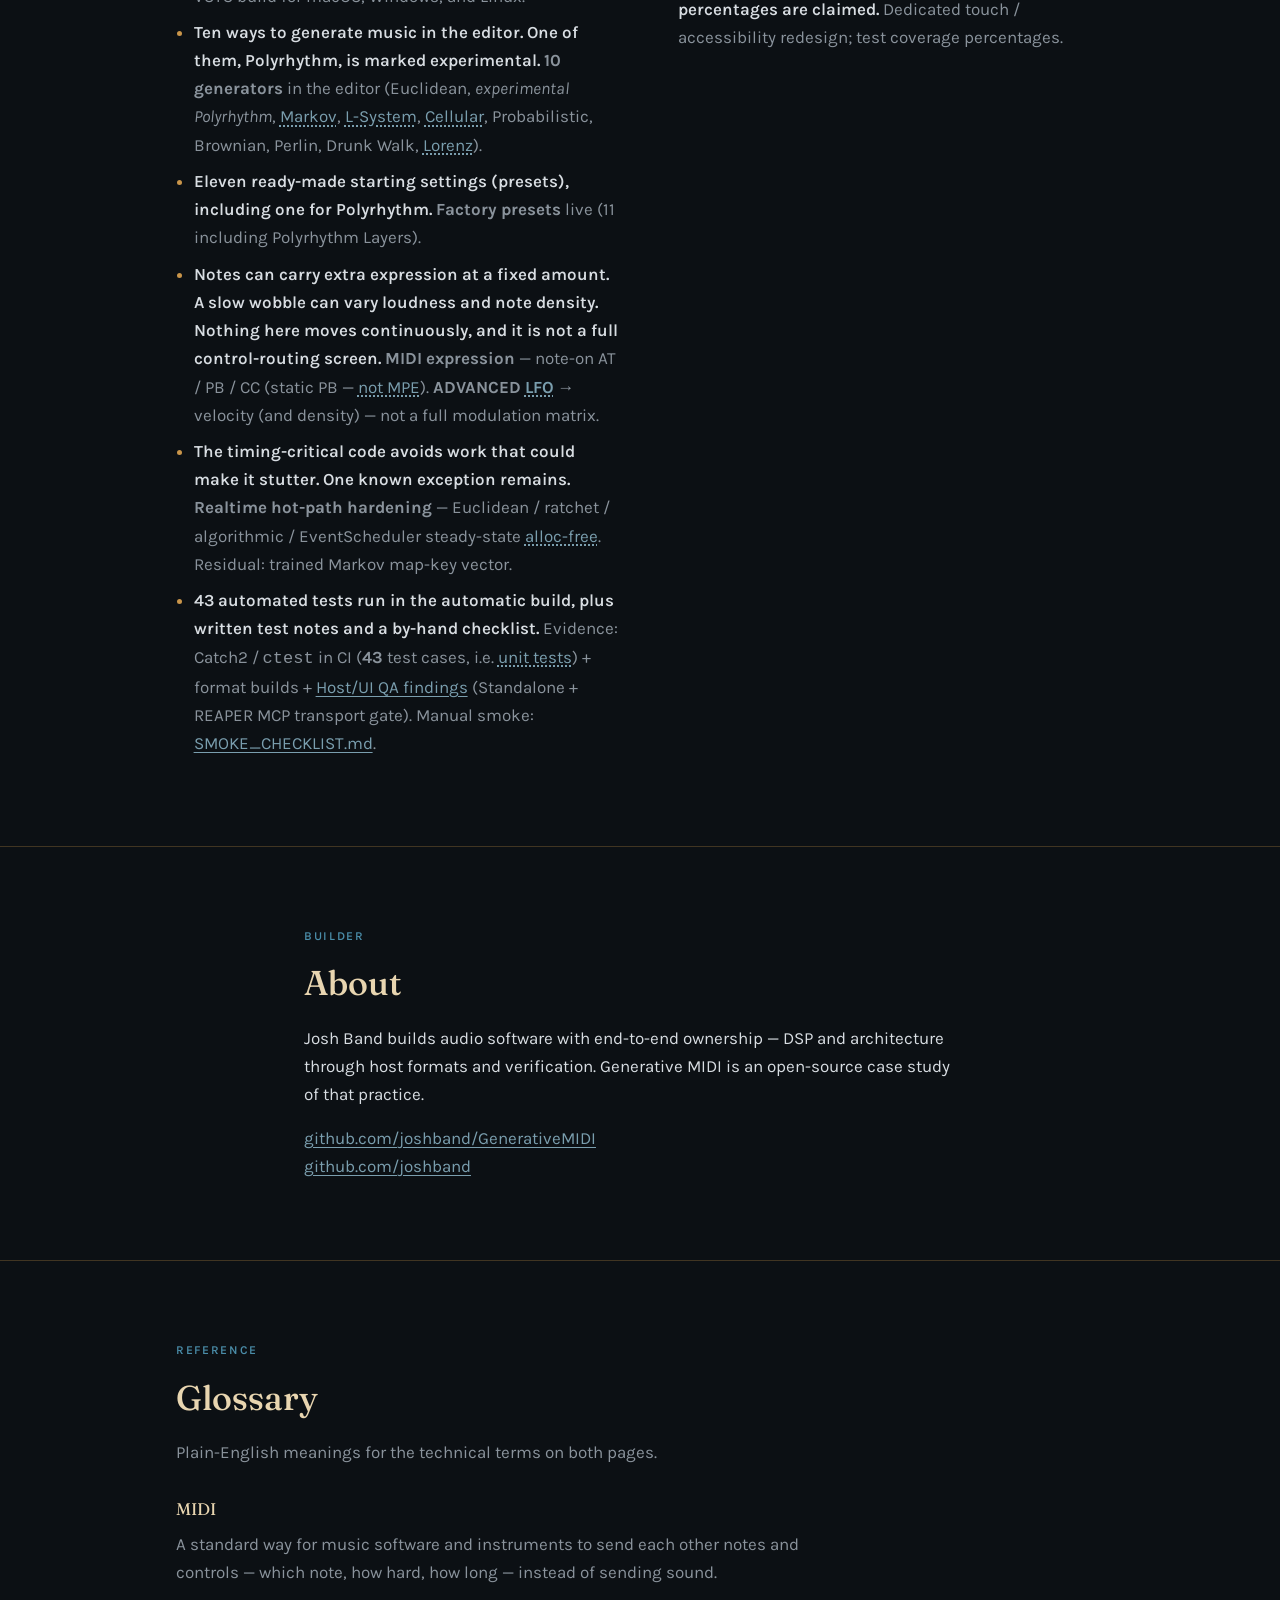
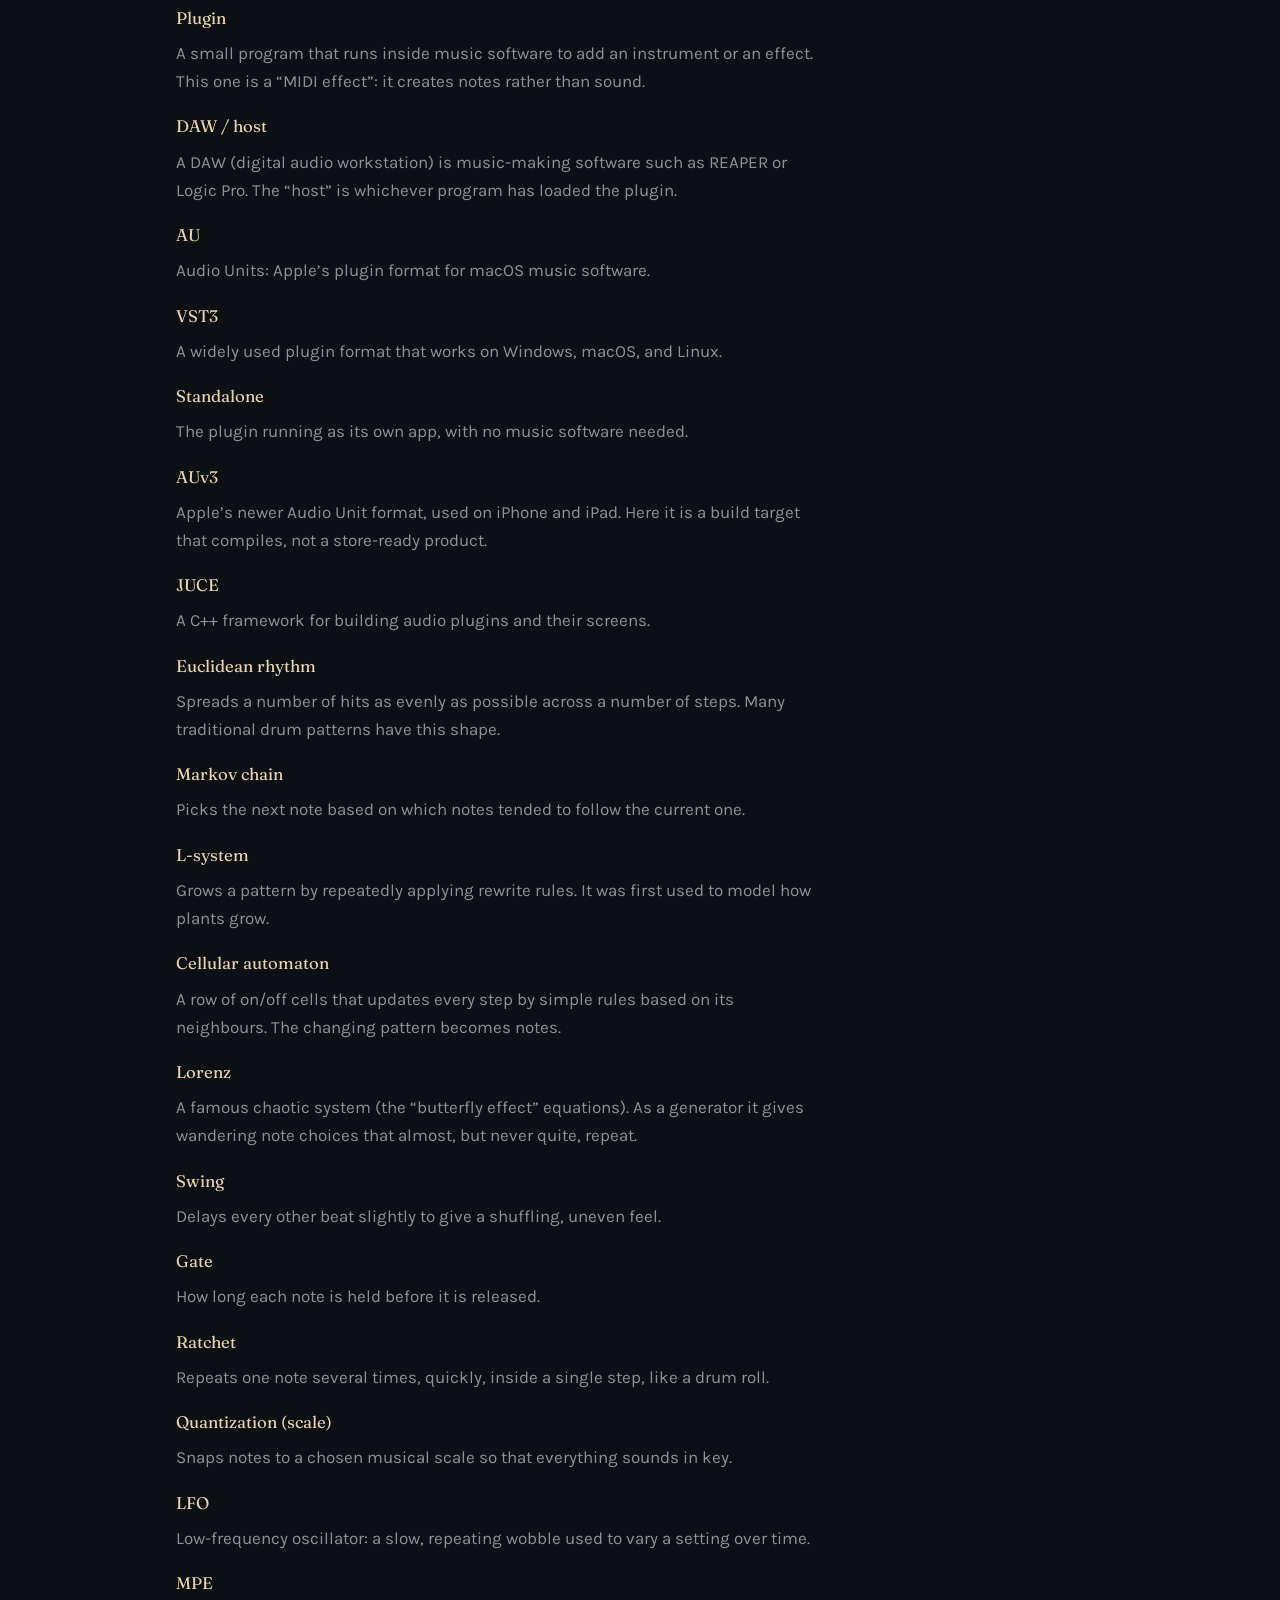
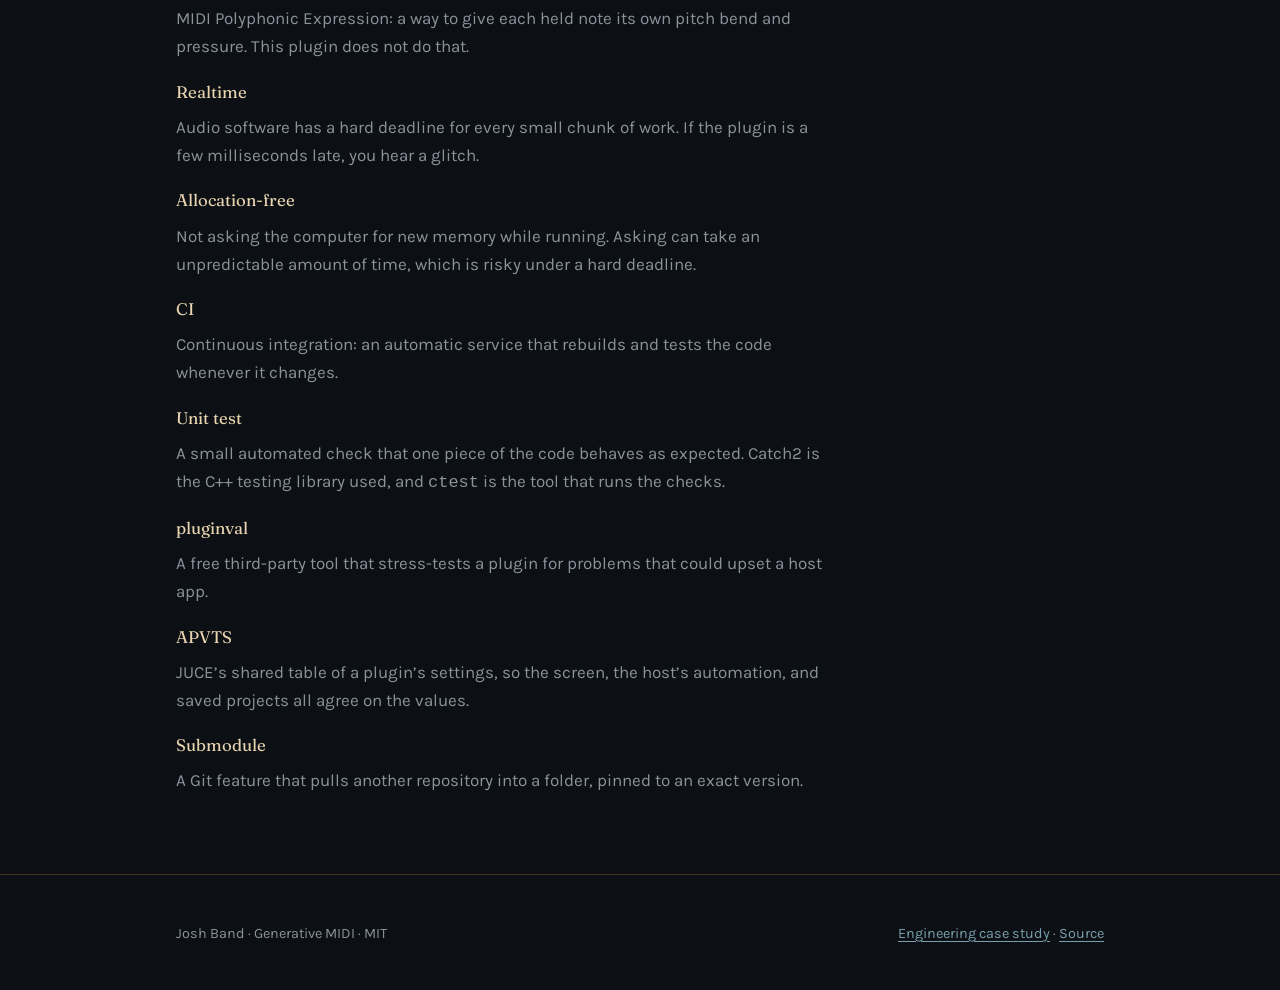
==== commit 57f37080: "docs(site): link each gallery thumbnail to its full-window capture Co-Authored-By: Claude Sonnet 5.5" ====
--- a/docs/index.html
+++ b/docs/index.html
@@ -126,61 +126,61 @@
           <li>
             <figure>
               <img src="assets/pattern-euclidean.jpg" width="1100" height="279" alt="Euclidean pattern display: a ring of 16 steps with 4 evenly spaced steps lit." loading="lazy">
-              <figcaption><strong>Euclidean.</strong> Hits spaced evenly around a ring (here 4 of 16 steps).</figcaption>
+              <figcaption><strong>Euclidean.</strong> Hits spaced evenly around a ring (here 4 of 16 steps). <a href="qa/logs/generators_20261009/euclidean.jpg">Full window<span class="visually-hidden"> capture: Euclidean</span></a></figcaption>
             </figure>
           </li>
           <li>
             <figure>
               <img src="assets/pattern-polyrhythm.jpg" width="1100" height="279" alt="Polyrhythm layer editor with one layer: a 16-step row with several steps lit, and sliders for division, length, pitch and velocity." loading="lazy">
-              <figcaption><strong>Polyrhythm (experimental).</strong> Rhythm layers with their own length and speed; one layer is shown here.</figcaption>
+              <figcaption><strong>Polyrhythm (experimental).</strong> Rhythm layers with their own length and speed; one layer is shown here. <a href="qa/logs/generators_20261009/polyrhythm.jpg">Full window<span class="visually-hidden"> capture: Polyrhythm</span></a></figcaption>
             </figure>
           </li>
           <li>
             <figure>
               <img src="assets/pattern-markov.jpg" width="1100" height="279" alt="Markov pattern display: a line of notes that wanders up and down, with small part markers beside it." loading="lazy">
-              <figcaption><strong>Markov.</strong> A winding row of notes, each picked based on the notes before it.</figcaption>
+              <figcaption><strong>Markov.</strong> A winding row of notes, each picked based on the notes before it. <a href="qa/logs/generators_20261009/markov.jpg">Full window<span class="visually-hidden"> capture: Markov</span></a></figcaption>
             </figure>
           </li>
           <li>
             <figure>
               <img src="assets/pattern-lsystem.jpg" width="1100" height="279" alt="L-System pattern display: five rows of A and B tiles stacked in a staircase, with the bottom row holding the notes and one tile lit." loading="lazy">
-              <figcaption><strong>L-System.</strong> Rows of A and B tiles grow by rewrite rules, one new row per generation; the bottom row holds the notes.</figcaption>
+              <figcaption><strong>L-System.</strong> Rows of A and B tiles grow by rewrite rules, one new row per generation; the bottom row holds the notes. <a href="qa/logs/generators_20261009/lsystem.jpg">Full window<span class="visually-hidden"> capture: L-System</span></a></figcaption>
             </figure>
           </li>
           <li>
             <figure>
               <img src="assets/pattern-cellular.jpg" width="1100" height="279" alt="Cellular pattern display: a wide grid of dark and lit cells with note markers over it." loading="lazy">
-              <figcaption><strong>Cellular.</strong> A grid of on/off cells that updates by simple rules; lit cells become notes.</figcaption>
+              <figcaption><strong>Cellular.</strong> A grid of on/off cells that updates by simple rules; lit cells become notes. <a href="qa/logs/generators_20261009/cellular.jpg">Full window<span class="visually-hidden"> capture: Cellular</span></a></figcaption>
             </figure>
           </li>
           <li>
             <figure>
               <img src="assets/pattern-probabilistic.jpg" width="1100" height="279" alt="Probabilistic pattern display: a mostly flat row of note markers with a highlighted last note." loading="lazy">
-              <figcaption><strong>Probabilistic.</strong> Notes land by chance; the density knob sets how often.</figcaption>
+              <figcaption><strong>Probabilistic.</strong> Notes land by chance; the density knob sets how often. <a href="qa/logs/generators_20261009/probabilistic.jpg">Full window<span class="visually-hidden"> capture: Probabilistic</span></a></figcaption>
             </figure>
           </li>
           <li>
             <figure>
               <img src="assets/pattern-brownian.jpg" width="1100" height="279" alt="Brownian pattern display: a pitch line drifting up and down in small steps, with note markers." loading="lazy">
-              <figcaption><strong>Brownian.</strong> A pitch line that drifts in small random steps.</figcaption>
+              <figcaption><strong>Brownian.</strong> A pitch line that drifts in small random steps. <a href="qa/logs/generators_20261009/brownian.jpg">Full window<span class="visually-hidden"> capture: Brownian</span></a></figcaption>
             </figure>
           </li>
           <li>
             <figure>
               <img src="assets/pattern-perlin.jpg" width="1100" height="279" alt="Perlin noise pattern display: a smooth, gently curving pitch line with note markers." loading="lazy">
-              <figcaption><strong>Perlin Noise.</strong> Smooth, flowing pitch changes that never quite repeat.</figcaption>
+              <figcaption><strong>Perlin Noise.</strong> Smooth, flowing pitch changes that never quite repeat. <a href="qa/logs/generators_20261009/perlin.jpg">Full window<span class="visually-hidden"> capture: Perlin Noise</span></a></figcaption>
             </figure>
           </li>
           <li>
             <figure>
               <img src="assets/pattern-drunk-walk.jpg" width="1100" height="279" alt="Drunk Walk pattern display: a stepped pitch line rising and falling, with note markers." loading="lazy">
-              <figcaption><strong>Drunk Walk.</strong> Pitch stumbles up and down one step at a time.</figcaption>
+              <figcaption><strong>Drunk Walk.</strong> Pitch stumbles up and down one step at a time. <a href="qa/logs/generators_20261009/drunk-walk.jpg">Full window<span class="visually-hidden"> capture: Drunk Walk</span></a></figcaption>
             </figure>
           </li>
           <li>
             <figure>
               <img src="assets/pattern-lorenz.jpg" width="1100" height="279" alt="Lorenz pattern display: a small cluster of note markers near the centre of the panel." loading="lazy">
-              <figcaption><strong>Lorenz.</strong> Notes follow a chaotic system; here the markers have gathered in a tight cluster near the centre.</figcaption>
+              <figcaption><strong>Lorenz.</strong> Notes follow a chaotic system; here the markers have gathered in a tight cluster near the centre. <a href="qa/logs/generators_20261009/lorenz.jpg">Full window<span class="visually-hidden"> capture: Lorenz</span></a></figcaption>
             </figure>
           </li>
         </ul>
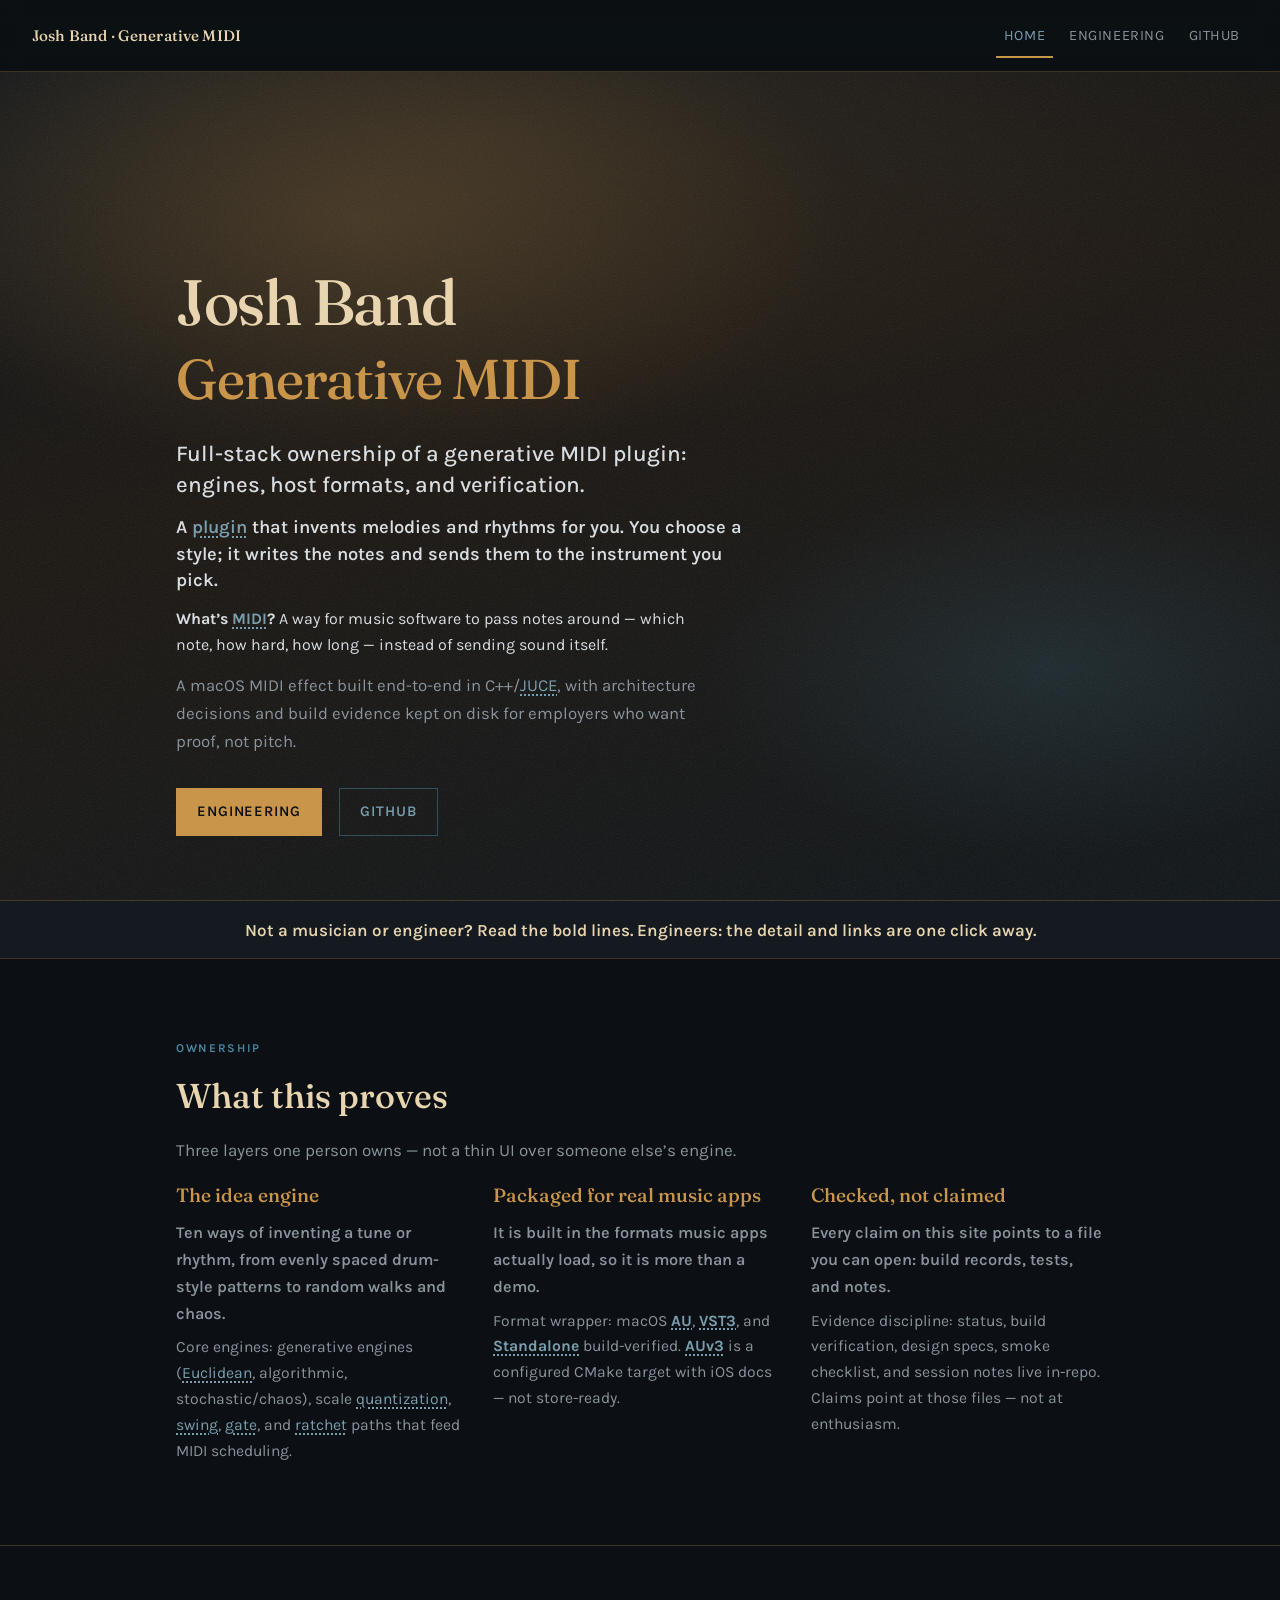
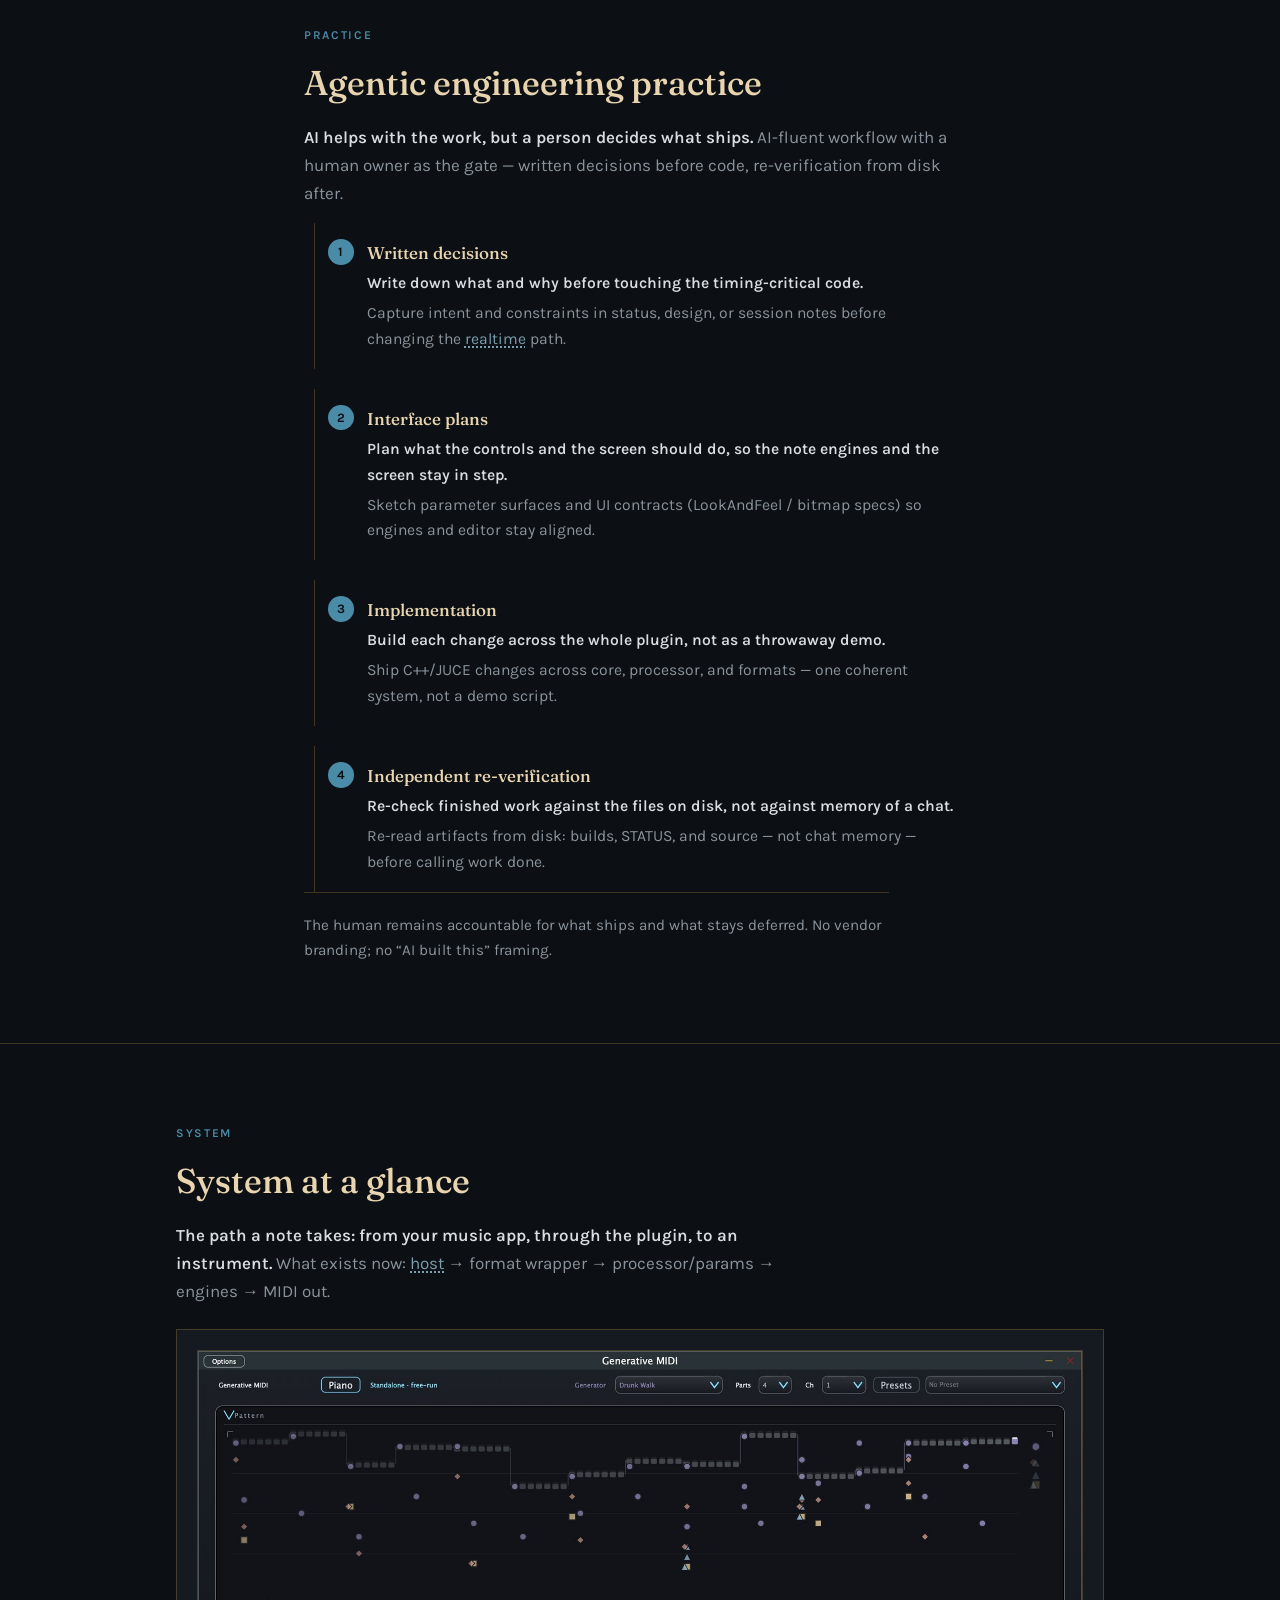
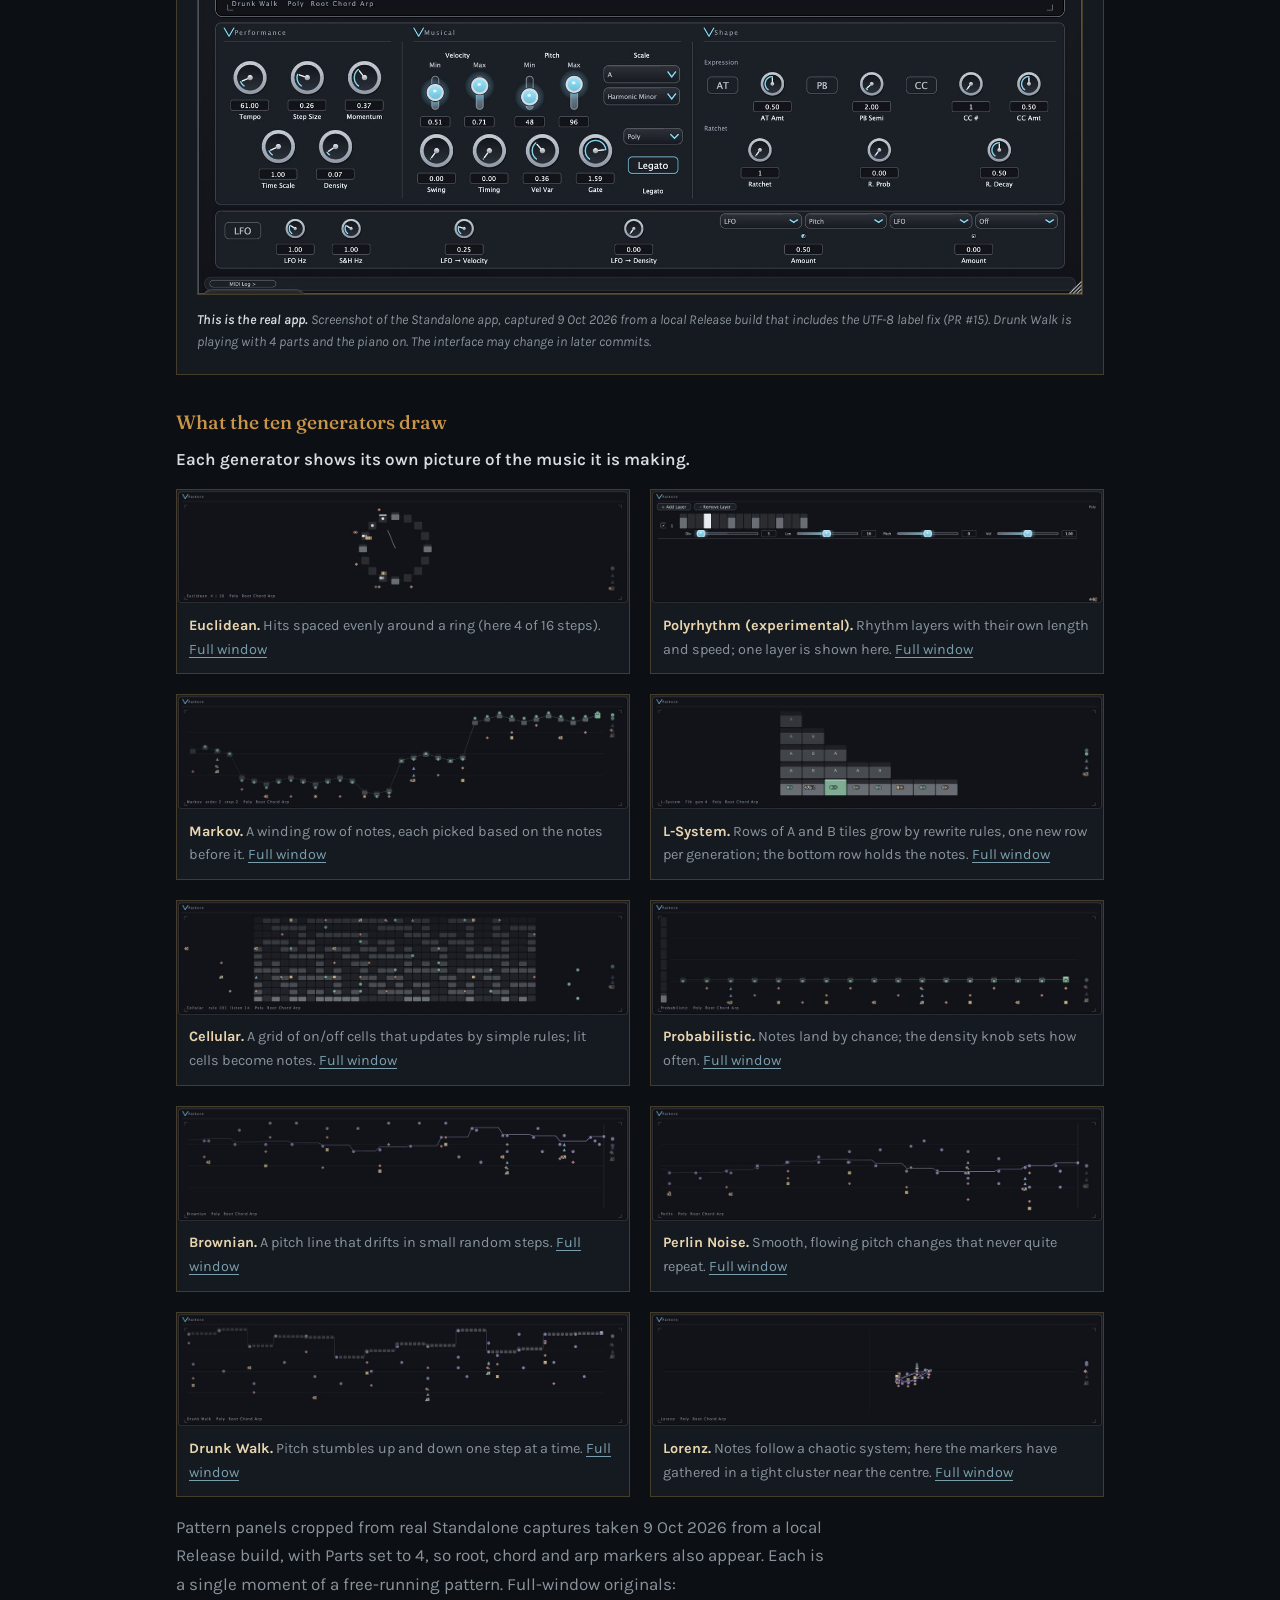
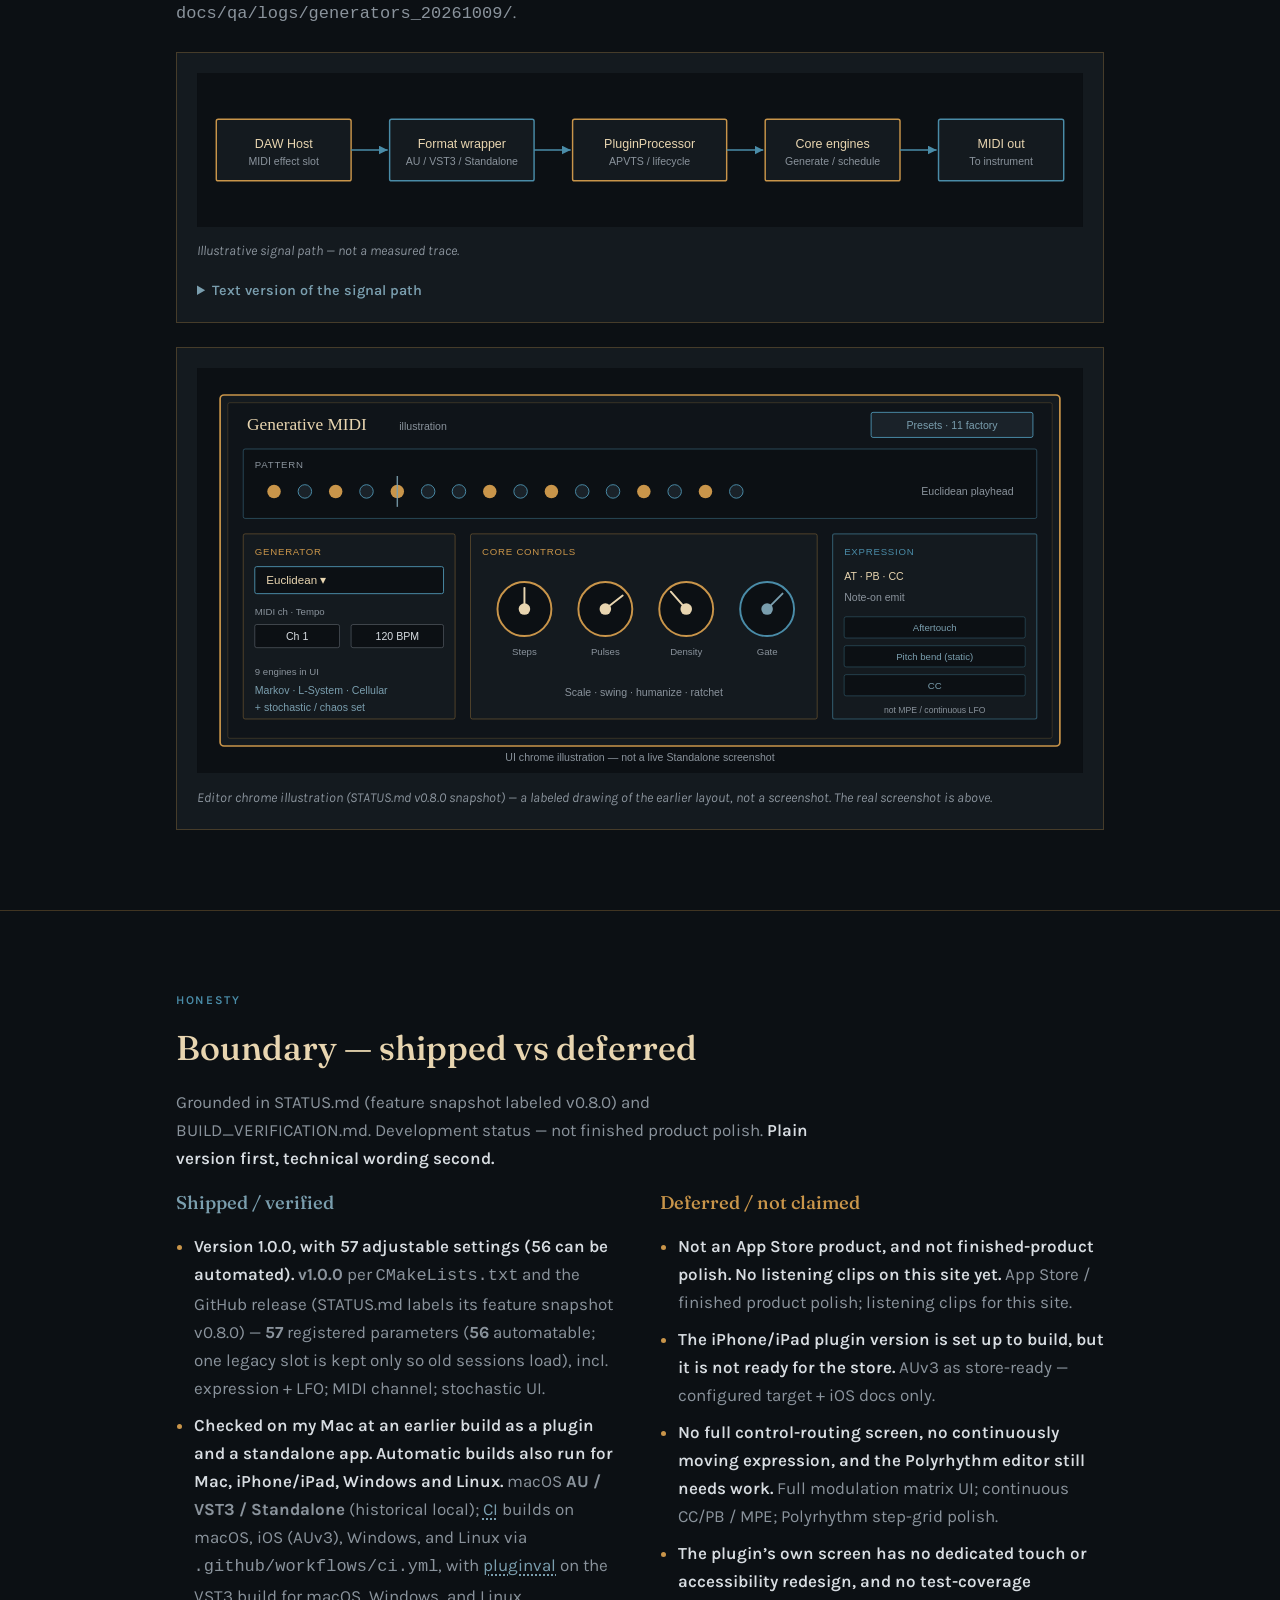
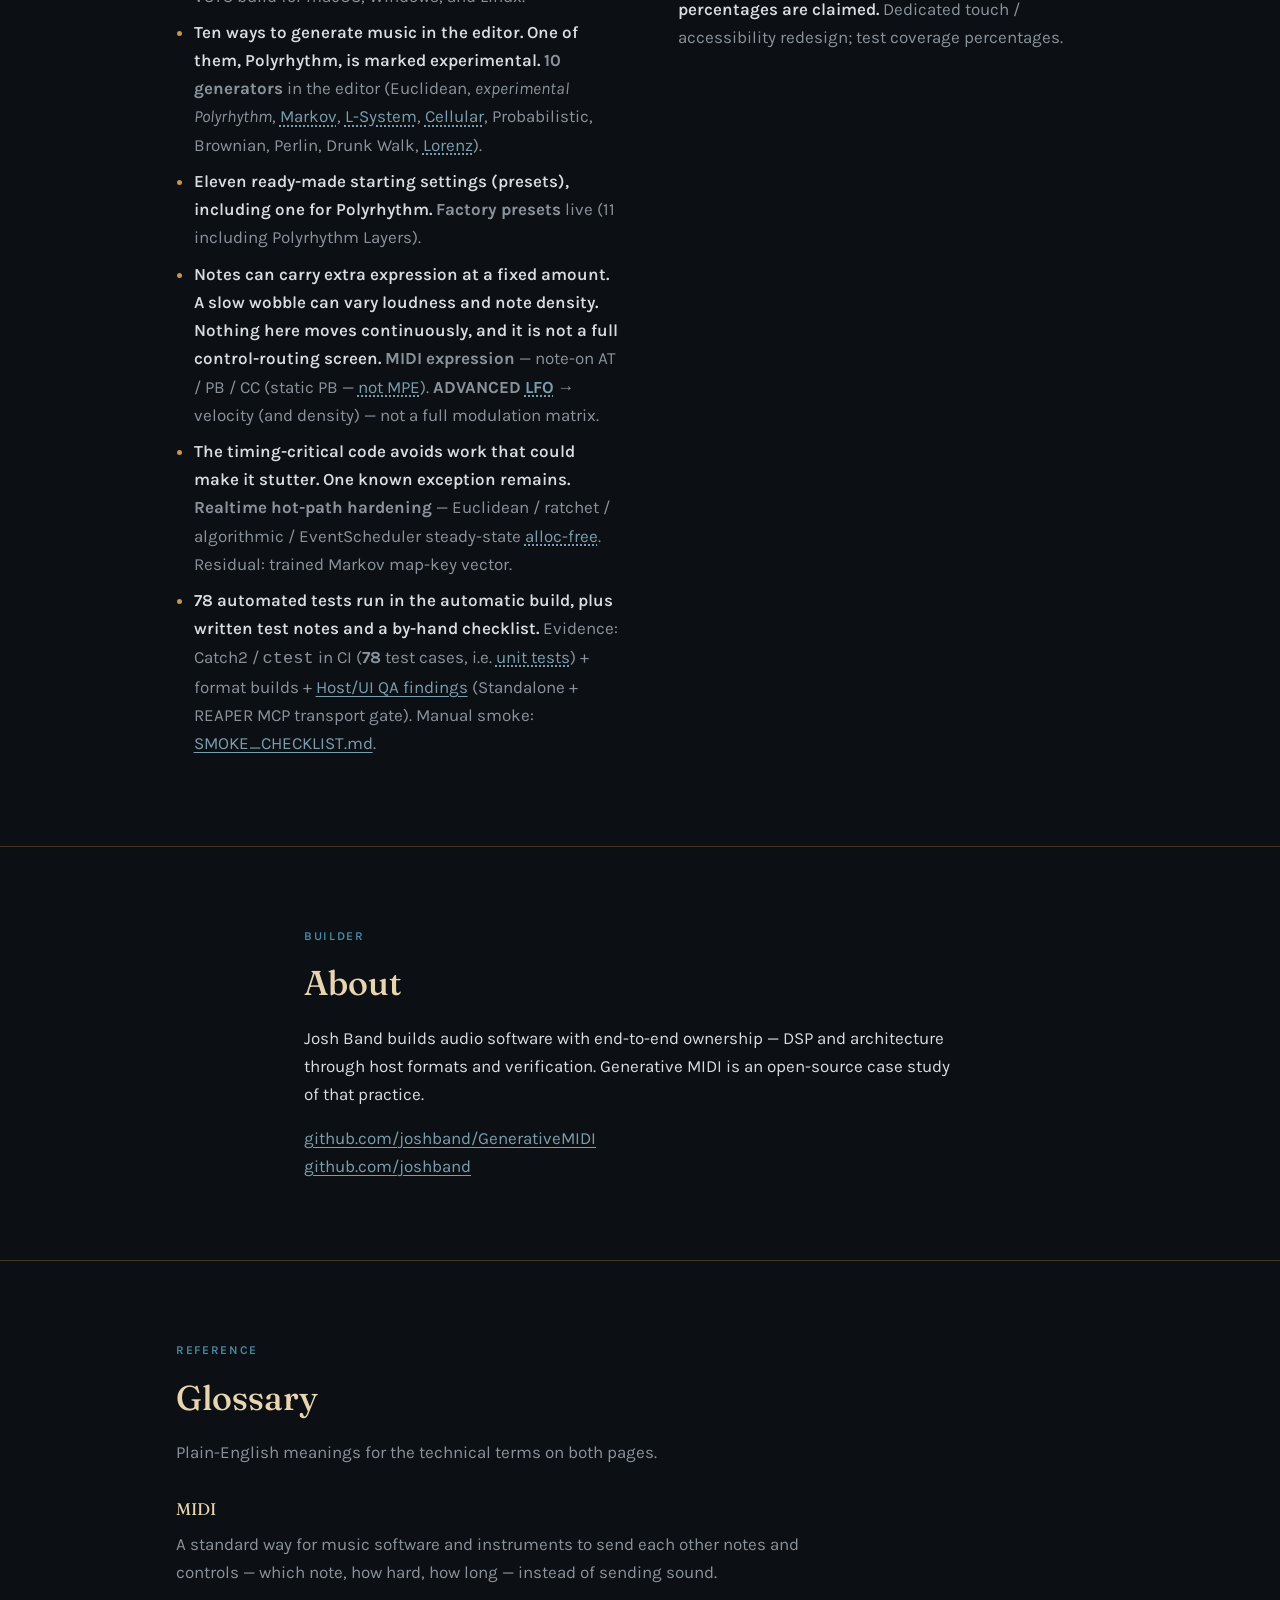
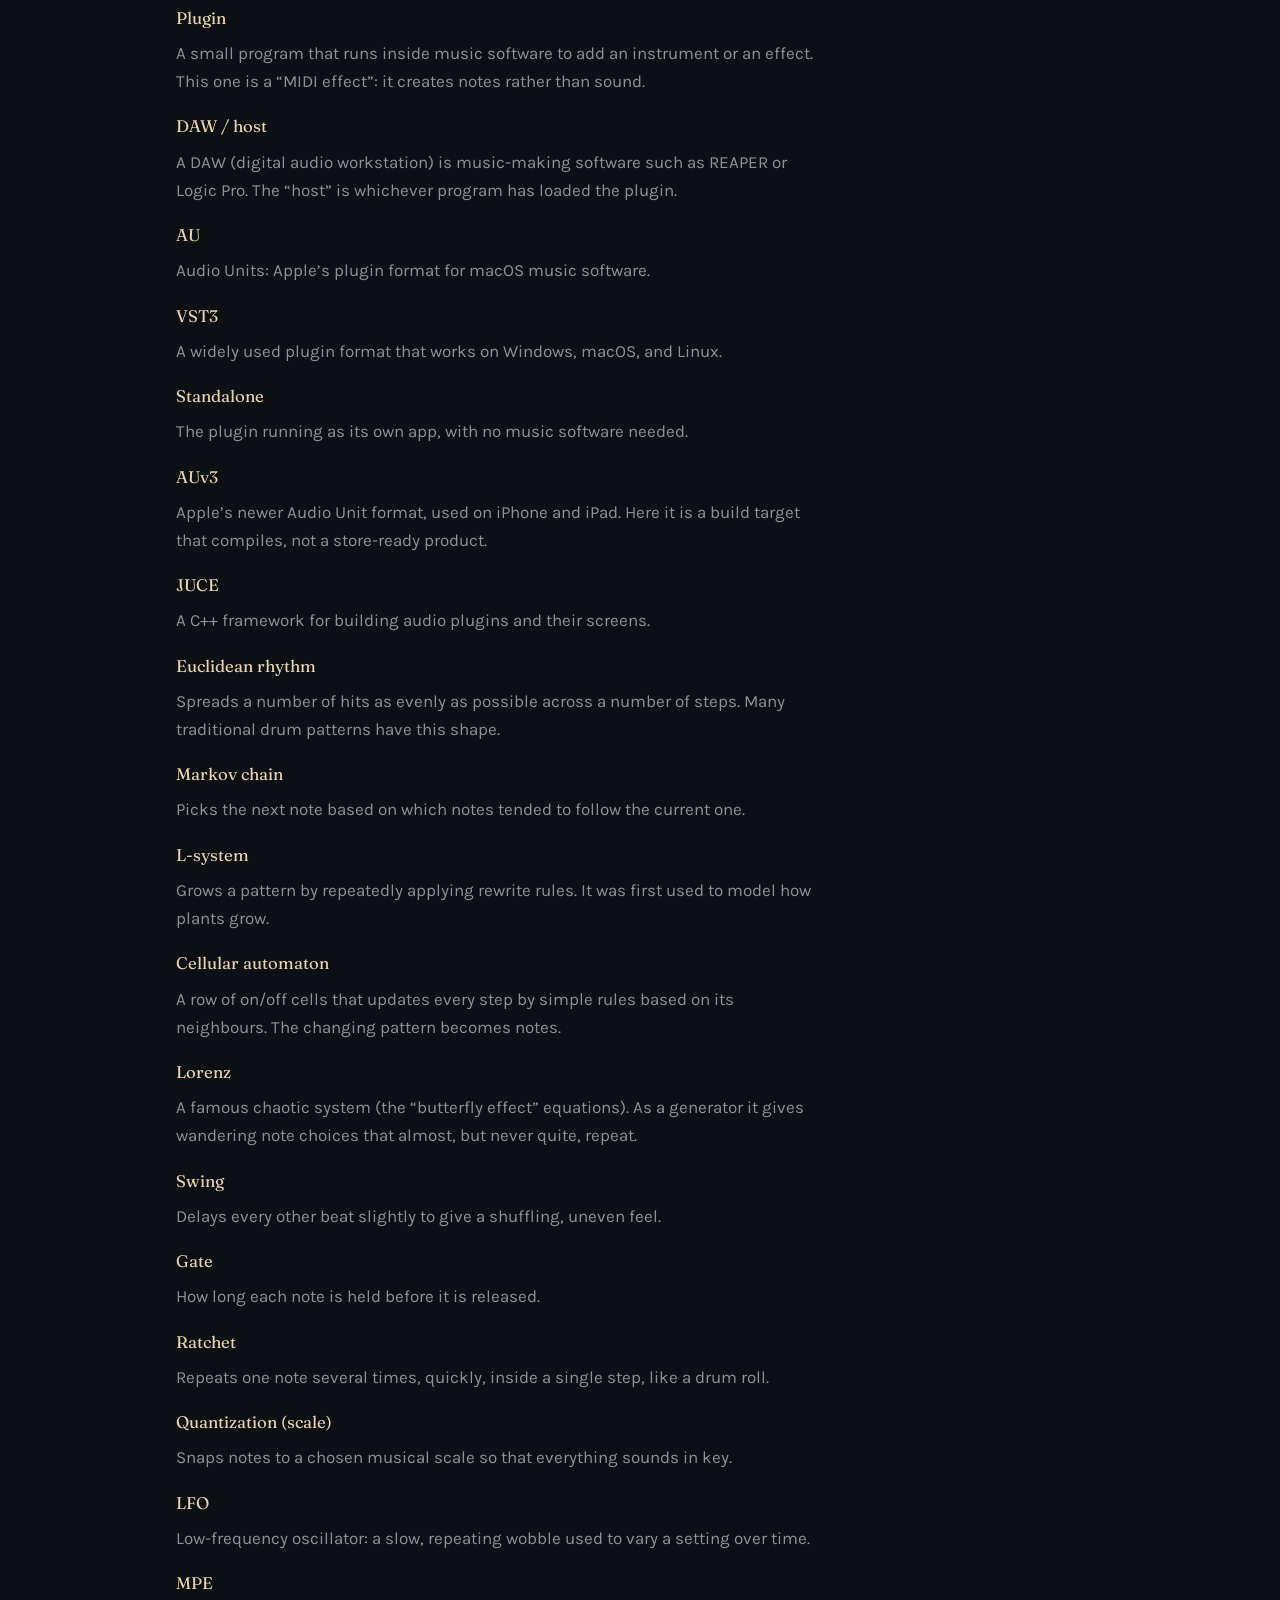
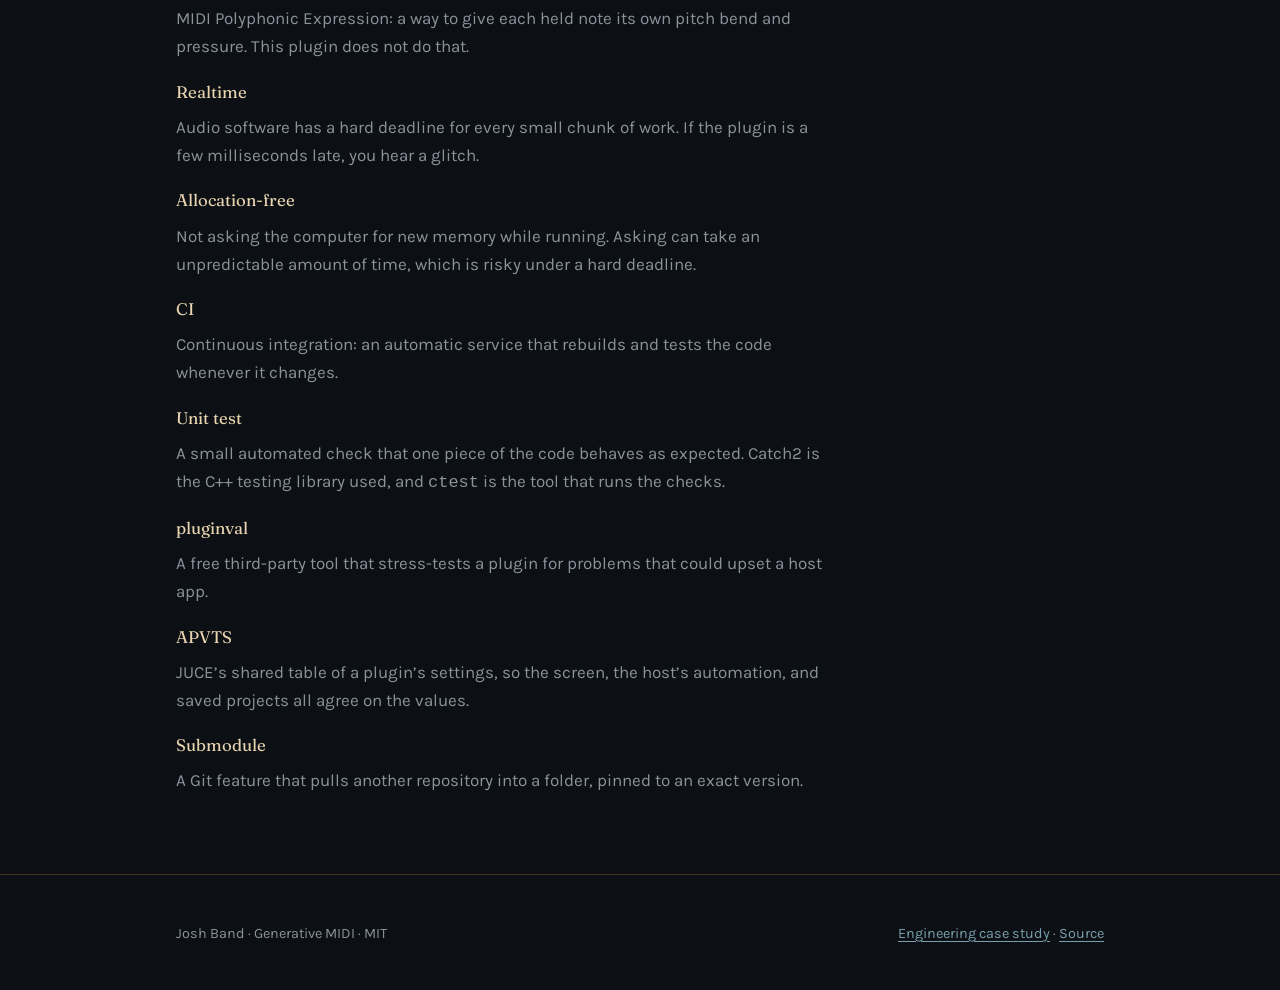
==== commit f2c89c90: "docs: refresh test counts to 78 (51 engine + 27 host smoke) Counted from the committed sources (grep" ====
--- a/docs/index.html
+++ b/docs/index.html
@@ -224,7 +224,7 @@
               <li><strong class="plain">Eleven ready-made starting settings (presets), including one for Polyrhythm.</strong> <span class="tech"><strong>Factory presets</strong> live (11 including Polyrhythm Layers).</span></li>
               <li><strong class="plain">Notes can carry extra expression at a fixed amount. A slow wobble can vary loudness and note density. Nothing here moves continuously, and it is not a full control-routing screen.</strong> <span class="tech"><strong>MIDI expression</strong> — note-on AT / PB / CC (static PB — <a class="term" href="#g-mpe">not MPE</a>). <strong>ADVANCED <a class="term" href="#g-lfo">LFO</a></strong> → velocity (and density) — not a full modulation matrix.</span></li>
               <li><strong class="plain">The timing-critical code avoids work that could make it stutter. One known exception remains.</strong> <span class="tech"><strong>Realtime hot-path hardening</strong> — Euclidean / ratchet / algorithmic / EventScheduler steady-state <a class="term" href="#g-alloc">alloc-free</a>. Residual: trained Markov map-key vector.</span></li>
-              <li><strong class="plain">43 automated tests run in the automatic build, plus written test notes and a by-hand checklist.</strong> <span class="tech">Evidence: Catch2 / <code>ctest</code> in CI (<strong>43</strong> test cases, i.e. <a class="term" href="#g-unittest">unit tests</a>) + format builds + <a href="https://github.com/joshband/GenerativeMIDI/blob/master/docs/qa/QA_FINDINGS_v0.8.0.md" rel="noopener noreferrer">Host/UI QA findings</a> (Standalone + REAPER MCP transport gate). Manual smoke: <a href="https://github.com/joshband/GenerativeMIDI/blob/master/docs/user/SMOKE_CHECKLIST.md" rel="noopener noreferrer">SMOKE_CHECKLIST.md</a>.</span></li>
+              <li><strong class="plain">78 automated tests run in the automatic build, plus written test notes and a by-hand checklist.</strong> <span class="tech">Evidence: Catch2 / <code>ctest</code> in CI (<strong>78</strong> test cases, i.e. <a class="term" href="#g-unittest">unit tests</a>) + format builds + <a href="https://github.com/joshband/GenerativeMIDI/blob/master/docs/qa/QA_FINDINGS_v0.8.0.md" rel="noopener noreferrer">Host/UI QA findings</a> (Standalone + REAPER MCP transport gate). Manual smoke: <a href="https://github.com/joshband/GenerativeMIDI/blob/master/docs/user/SMOKE_CHECKLIST.md" rel="noopener noreferrer">SMOKE_CHECKLIST.md</a>.</span></li>
             </ul>
           </div>
           <div class="boundary--deferred">
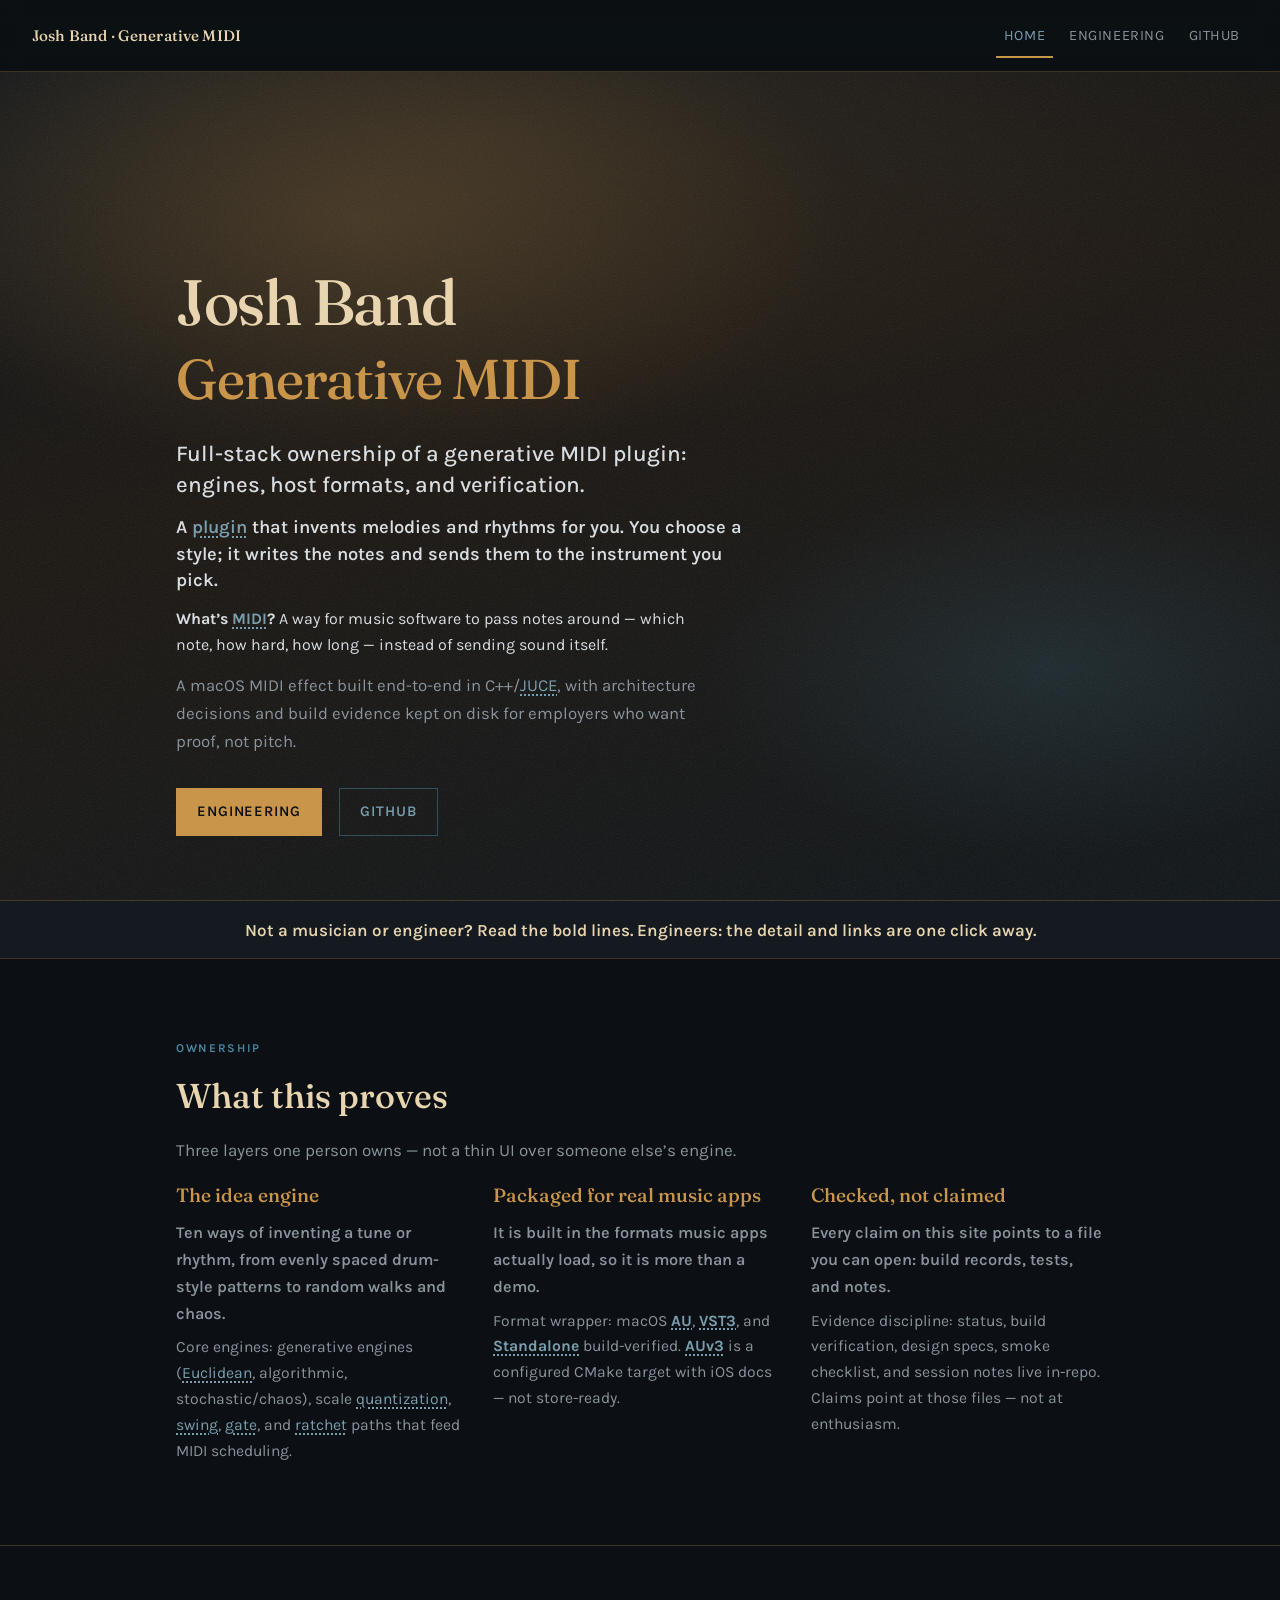
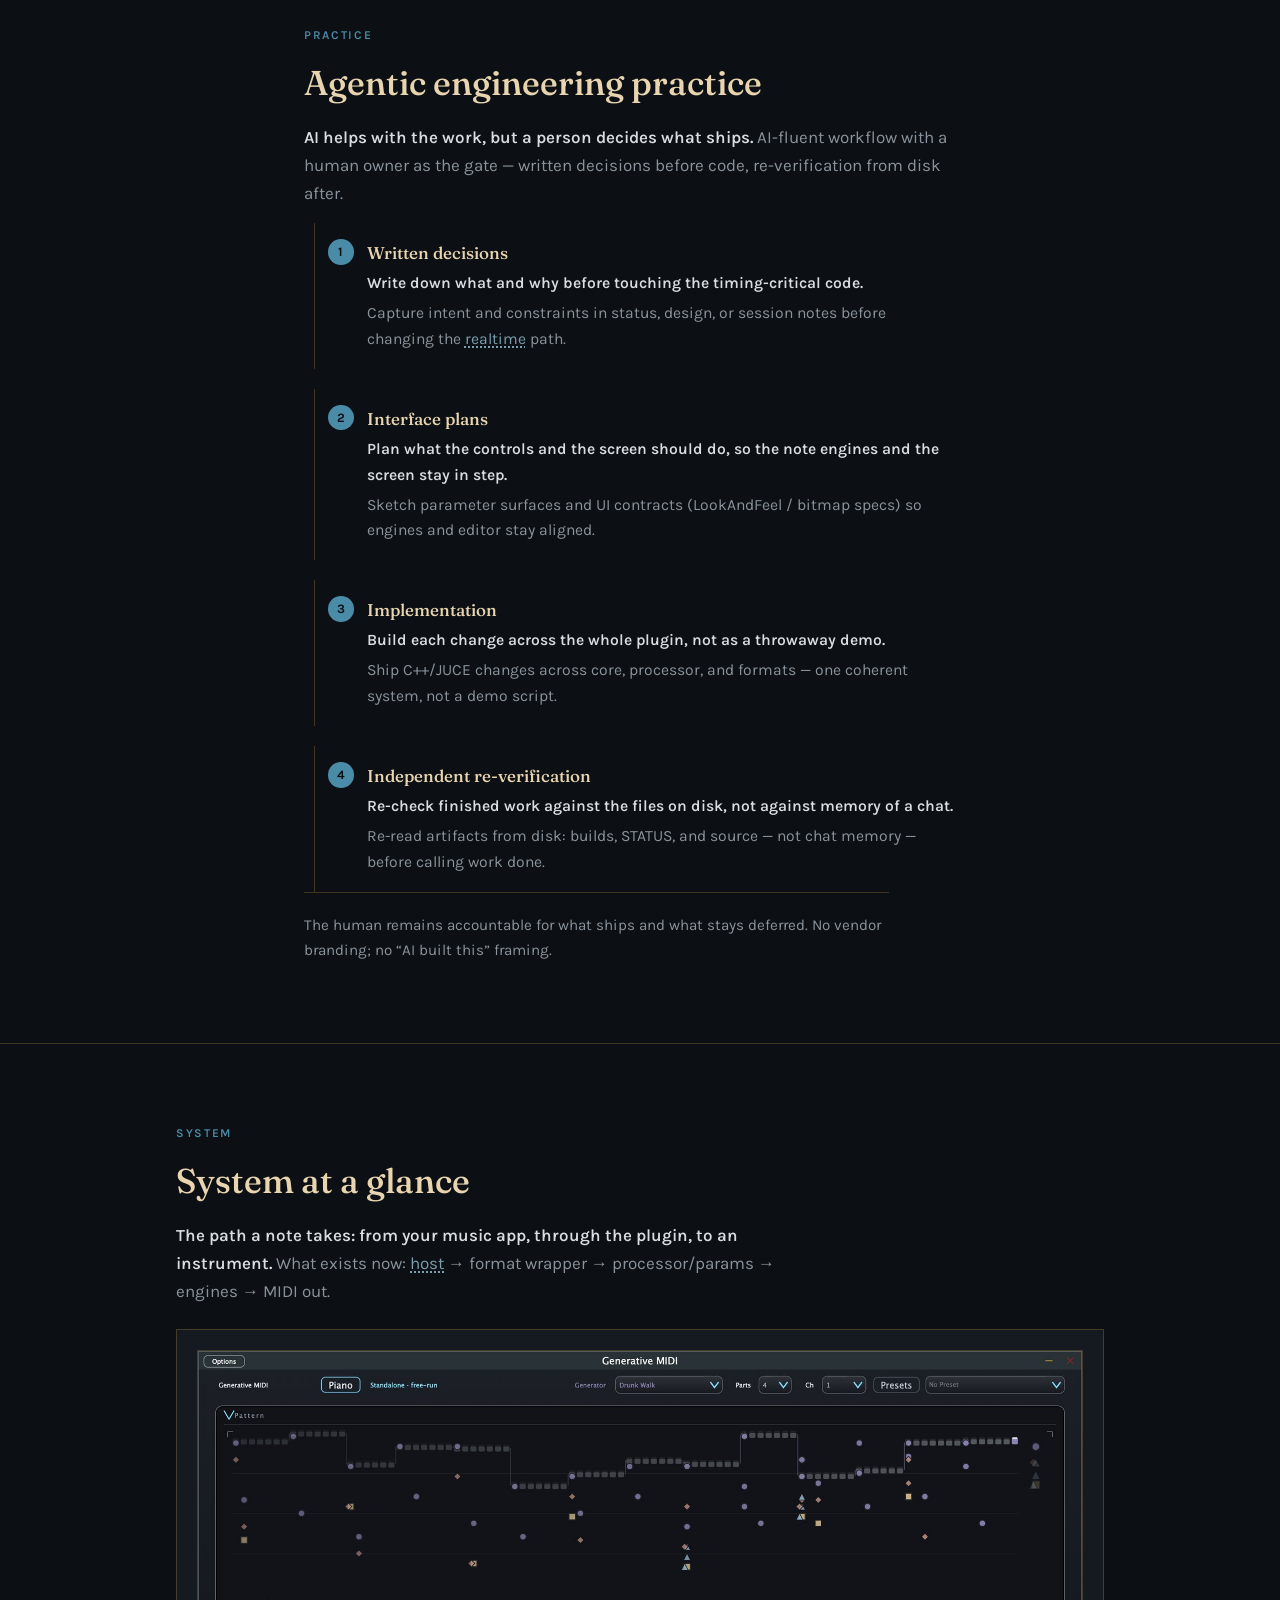
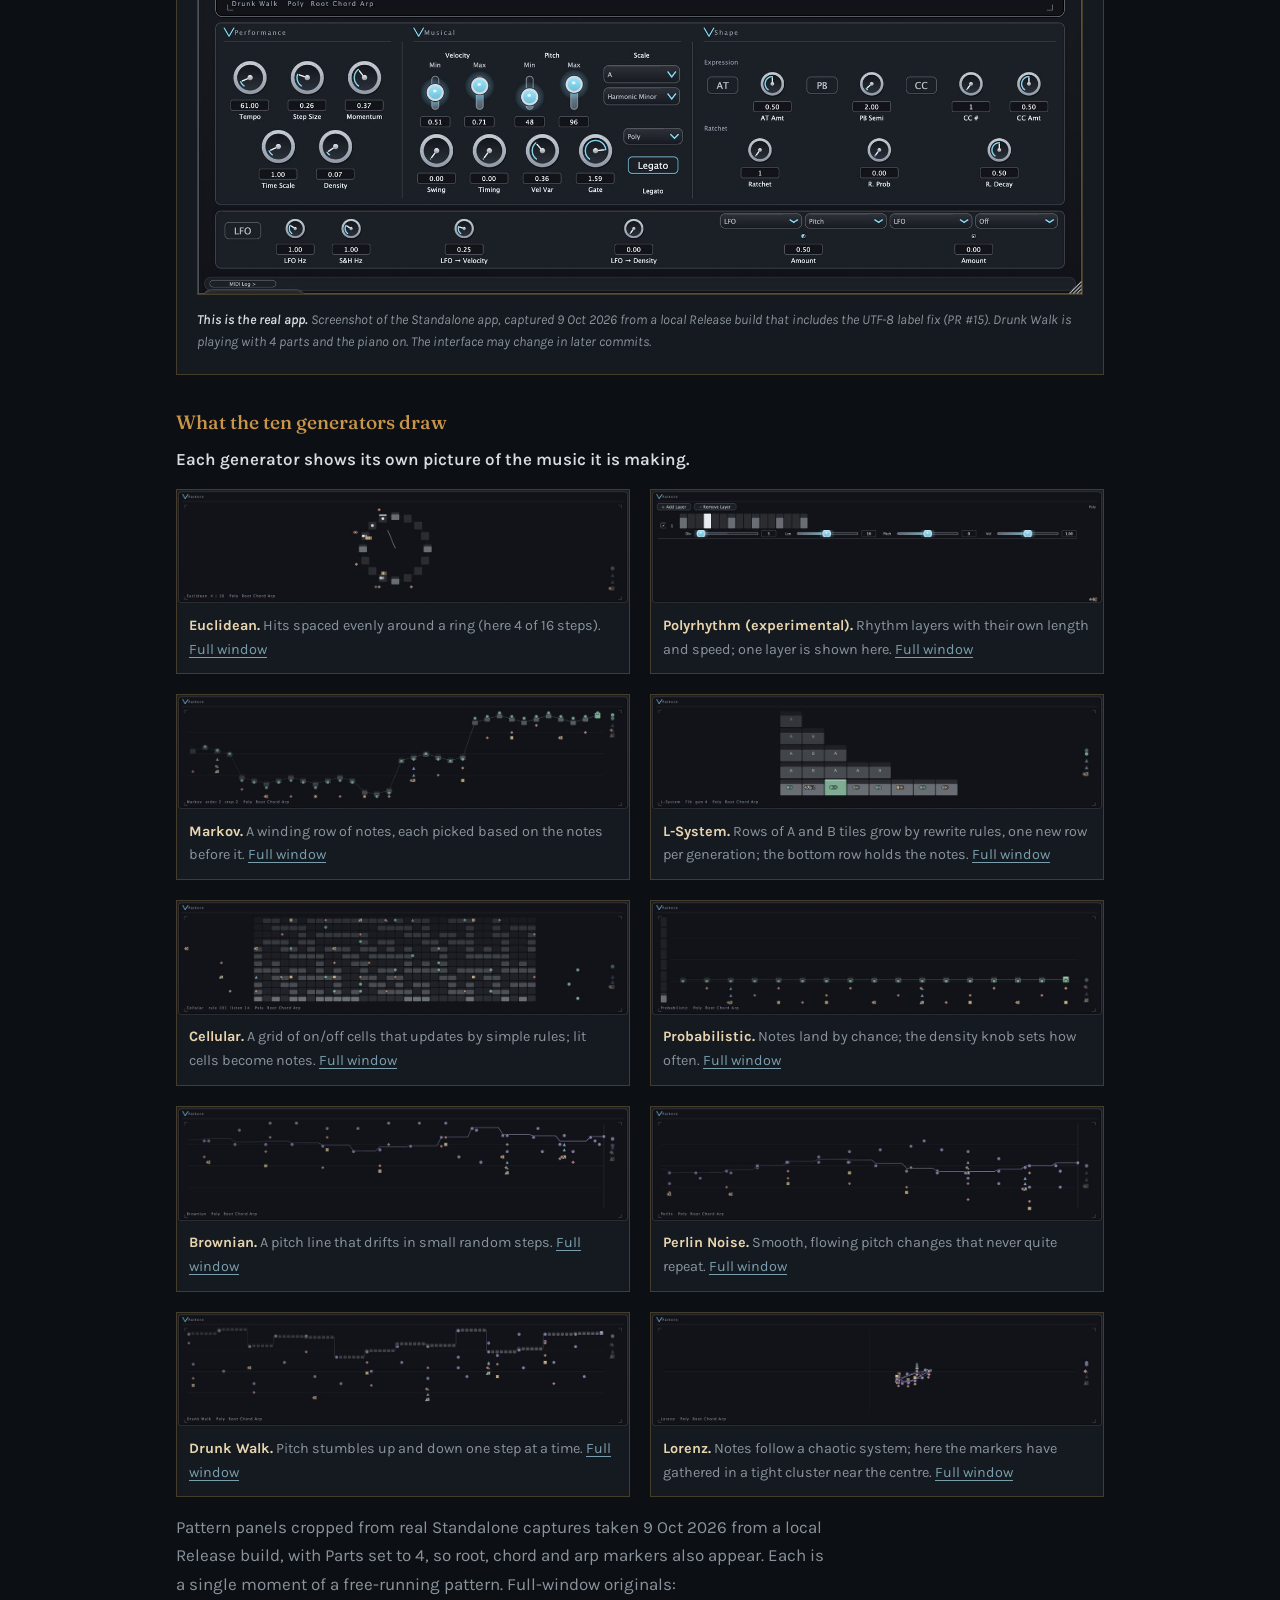
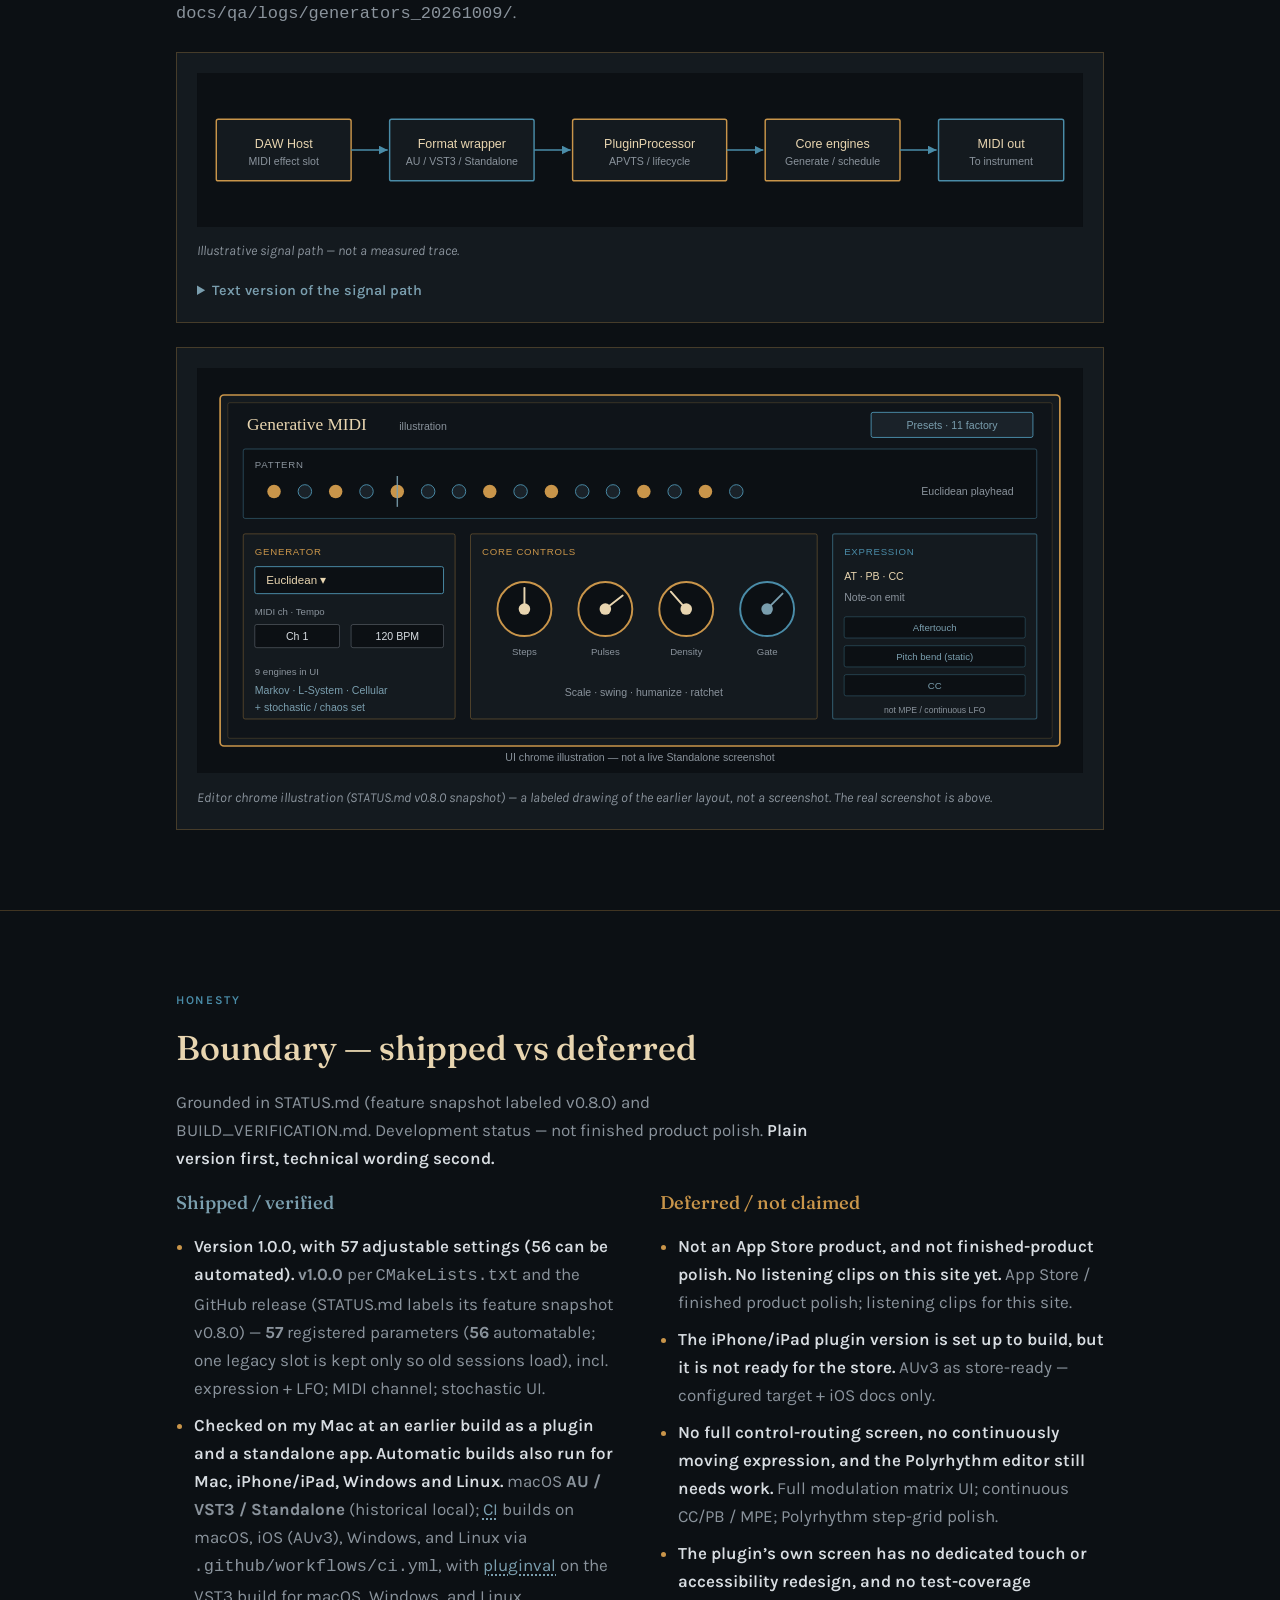
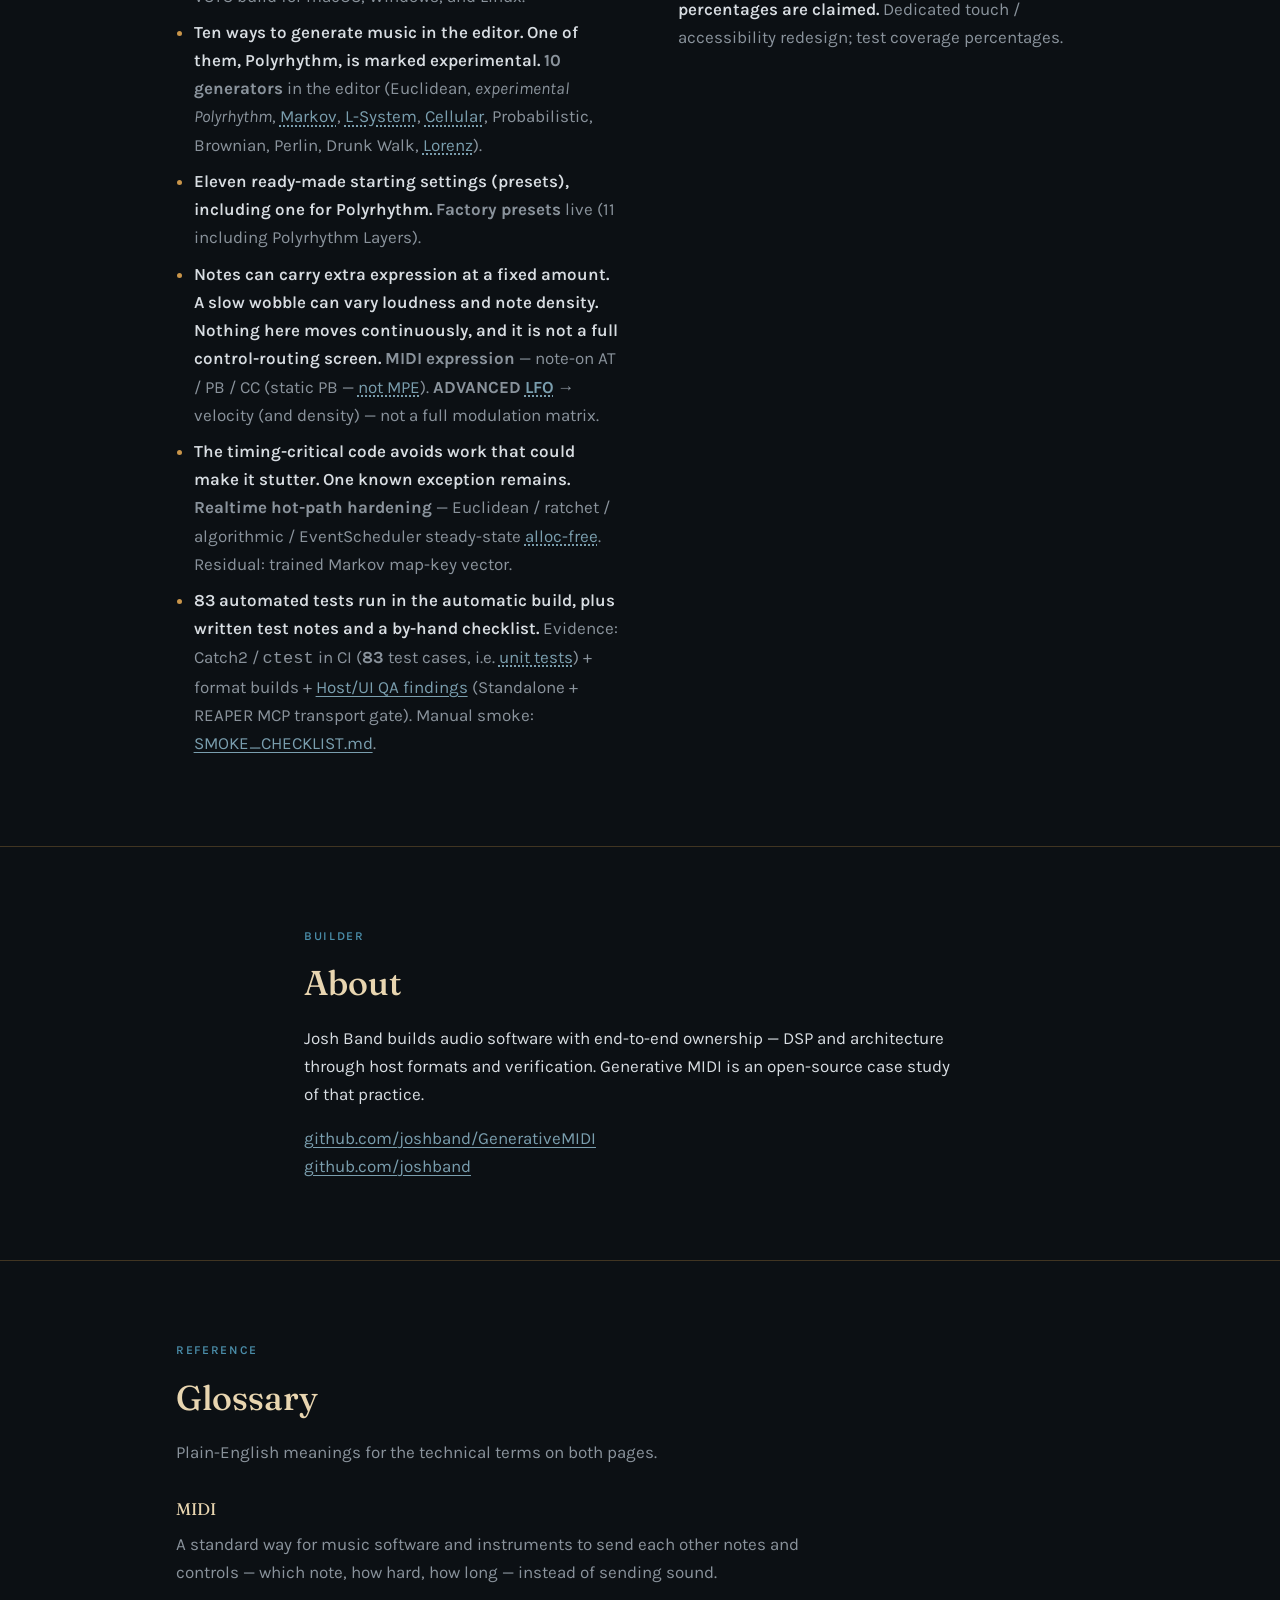
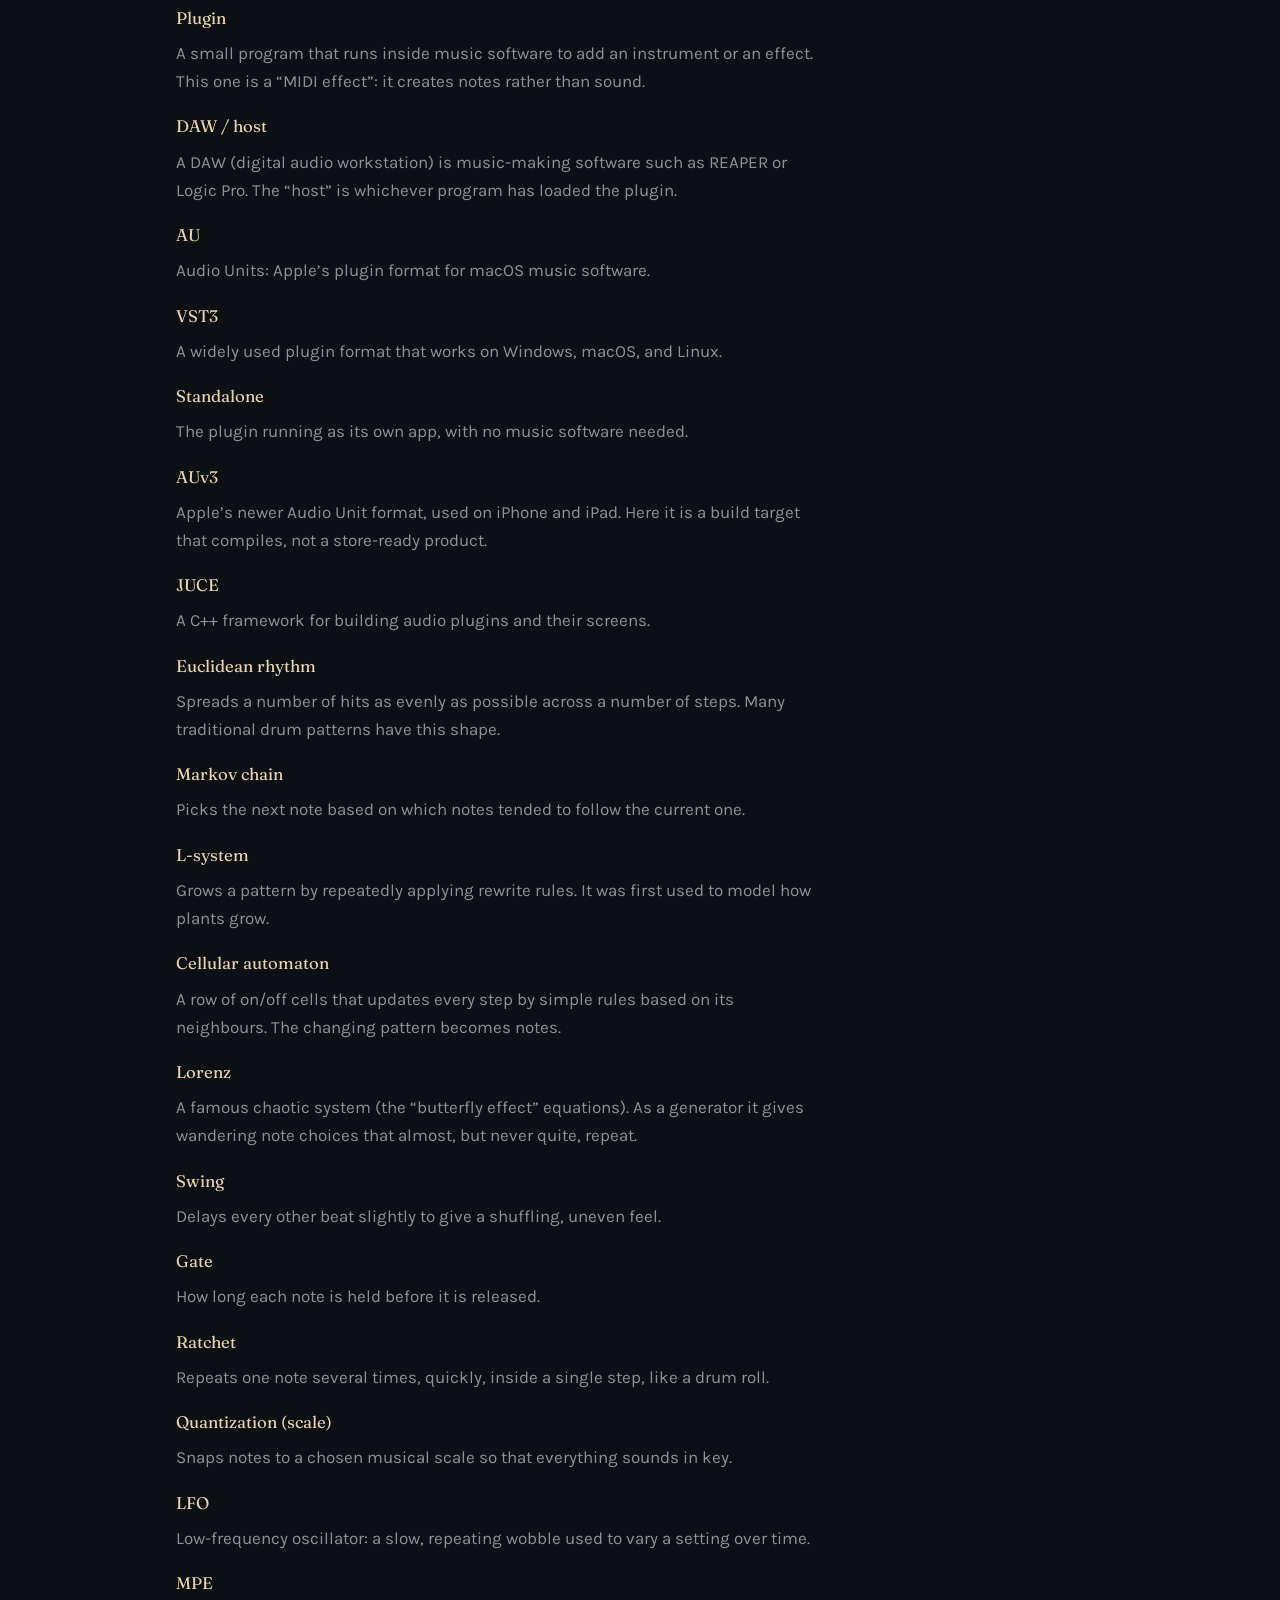
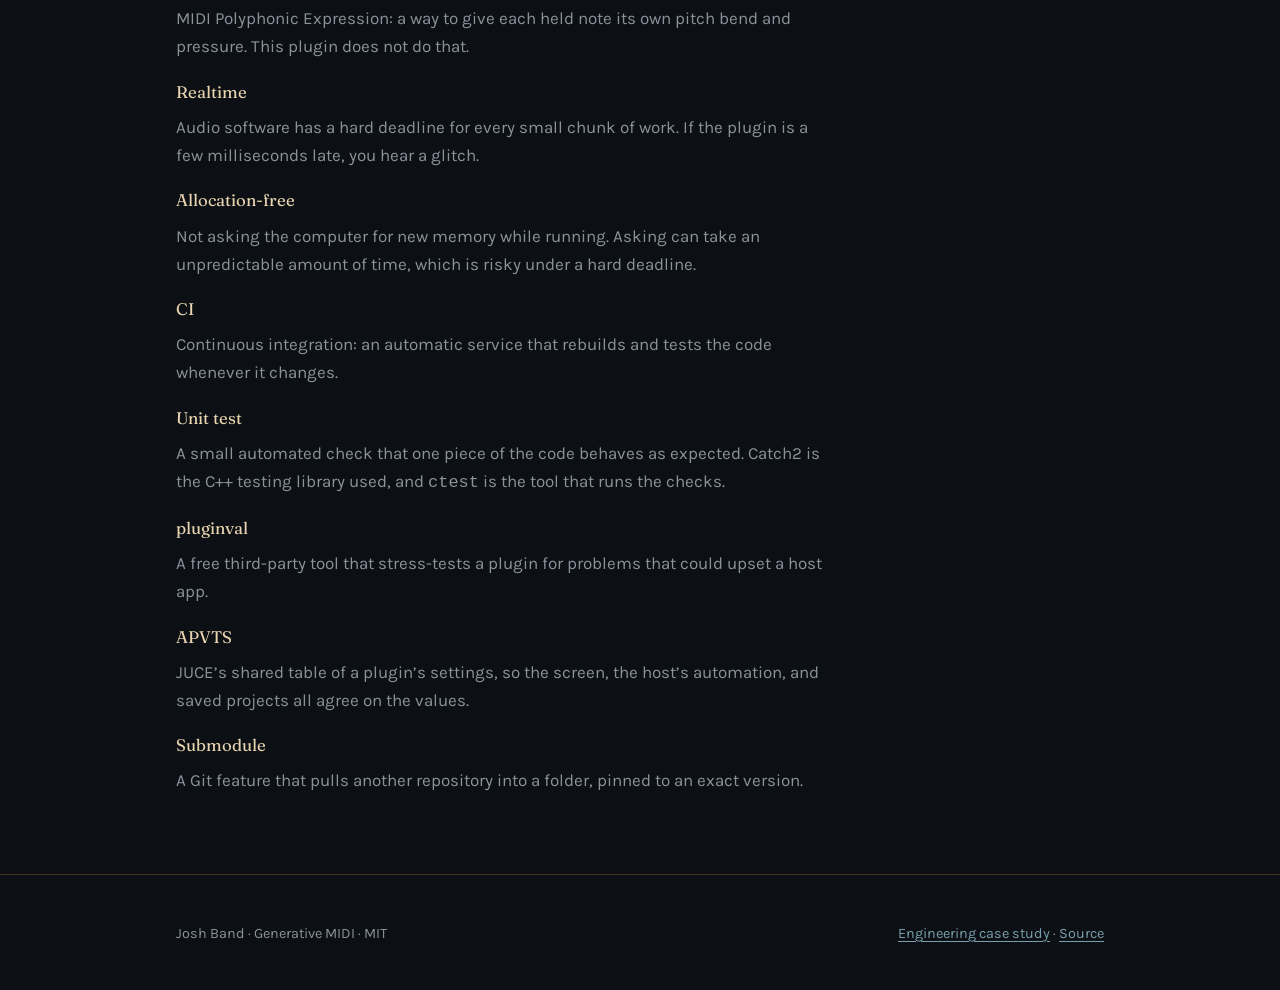
==== commit beed8f81: "docs: test counts 83 (56 engine + 27 host smoke) Co-Authored-By: Claude Sonnet 5.5 <noreply@anthropi" ====
--- a/docs/index.html
+++ b/docs/index.html
@@ -224,7 +224,7 @@
               <li><strong class="plain">Eleven ready-made starting settings (presets), including one for Polyrhythm.</strong> <span class="tech"><strong>Factory presets</strong> live (11 including Polyrhythm Layers).</span></li>
               <li><strong class="plain">Notes can carry extra expression at a fixed amount. A slow wobble can vary loudness and note density. Nothing here moves continuously, and it is not a full control-routing screen.</strong> <span class="tech"><strong>MIDI expression</strong> — note-on AT / PB / CC (static PB — <a class="term" href="#g-mpe">not MPE</a>). <strong>ADVANCED <a class="term" href="#g-lfo">LFO</a></strong> → velocity (and density) — not a full modulation matrix.</span></li>
               <li><strong class="plain">The timing-critical code avoids work that could make it stutter. One known exception remains.</strong> <span class="tech"><strong>Realtime hot-path hardening</strong> — Euclidean / ratchet / algorithmic / EventScheduler steady-state <a class="term" href="#g-alloc">alloc-free</a>. Residual: trained Markov map-key vector.</span></li>
-              <li><strong class="plain">78 automated tests run in the automatic build, plus written test notes and a by-hand checklist.</strong> <span class="tech">Evidence: Catch2 / <code>ctest</code> in CI (<strong>78</strong> test cases, i.e. <a class="term" href="#g-unittest">unit tests</a>) + format builds + <a href="https://github.com/joshband/GenerativeMIDI/blob/master/docs/qa/QA_FINDINGS_v0.8.0.md" rel="noopener noreferrer">Host/UI QA findings</a> (Standalone + REAPER MCP transport gate). Manual smoke: <a href="https://github.com/joshband/GenerativeMIDI/blob/master/docs/user/SMOKE_CHECKLIST.md" rel="noopener noreferrer">SMOKE_CHECKLIST.md</a>.</span></li>
+              <li><strong class="plain">83 automated tests run in the automatic build, plus written test notes and a by-hand checklist.</strong> <span class="tech">Evidence: Catch2 / <code>ctest</code> in CI (<strong>83</strong> test cases, i.e. <a class="term" href="#g-unittest">unit tests</a>) + format builds + <a href="https://github.com/joshband/GenerativeMIDI/blob/master/docs/qa/QA_FINDINGS_v0.8.0.md" rel="noopener noreferrer">Host/UI QA findings</a> (Standalone + REAPER MCP transport gate). Manual smoke: <a href="https://github.com/joshband/GenerativeMIDI/blob/master/docs/user/SMOKE_CHECKLIST.md" rel="noopener noreferrer">SMOKE_CHECKLIST.md</a>.</span></li>
             </ul>
           </div>
           <div class="boundary--deferred">
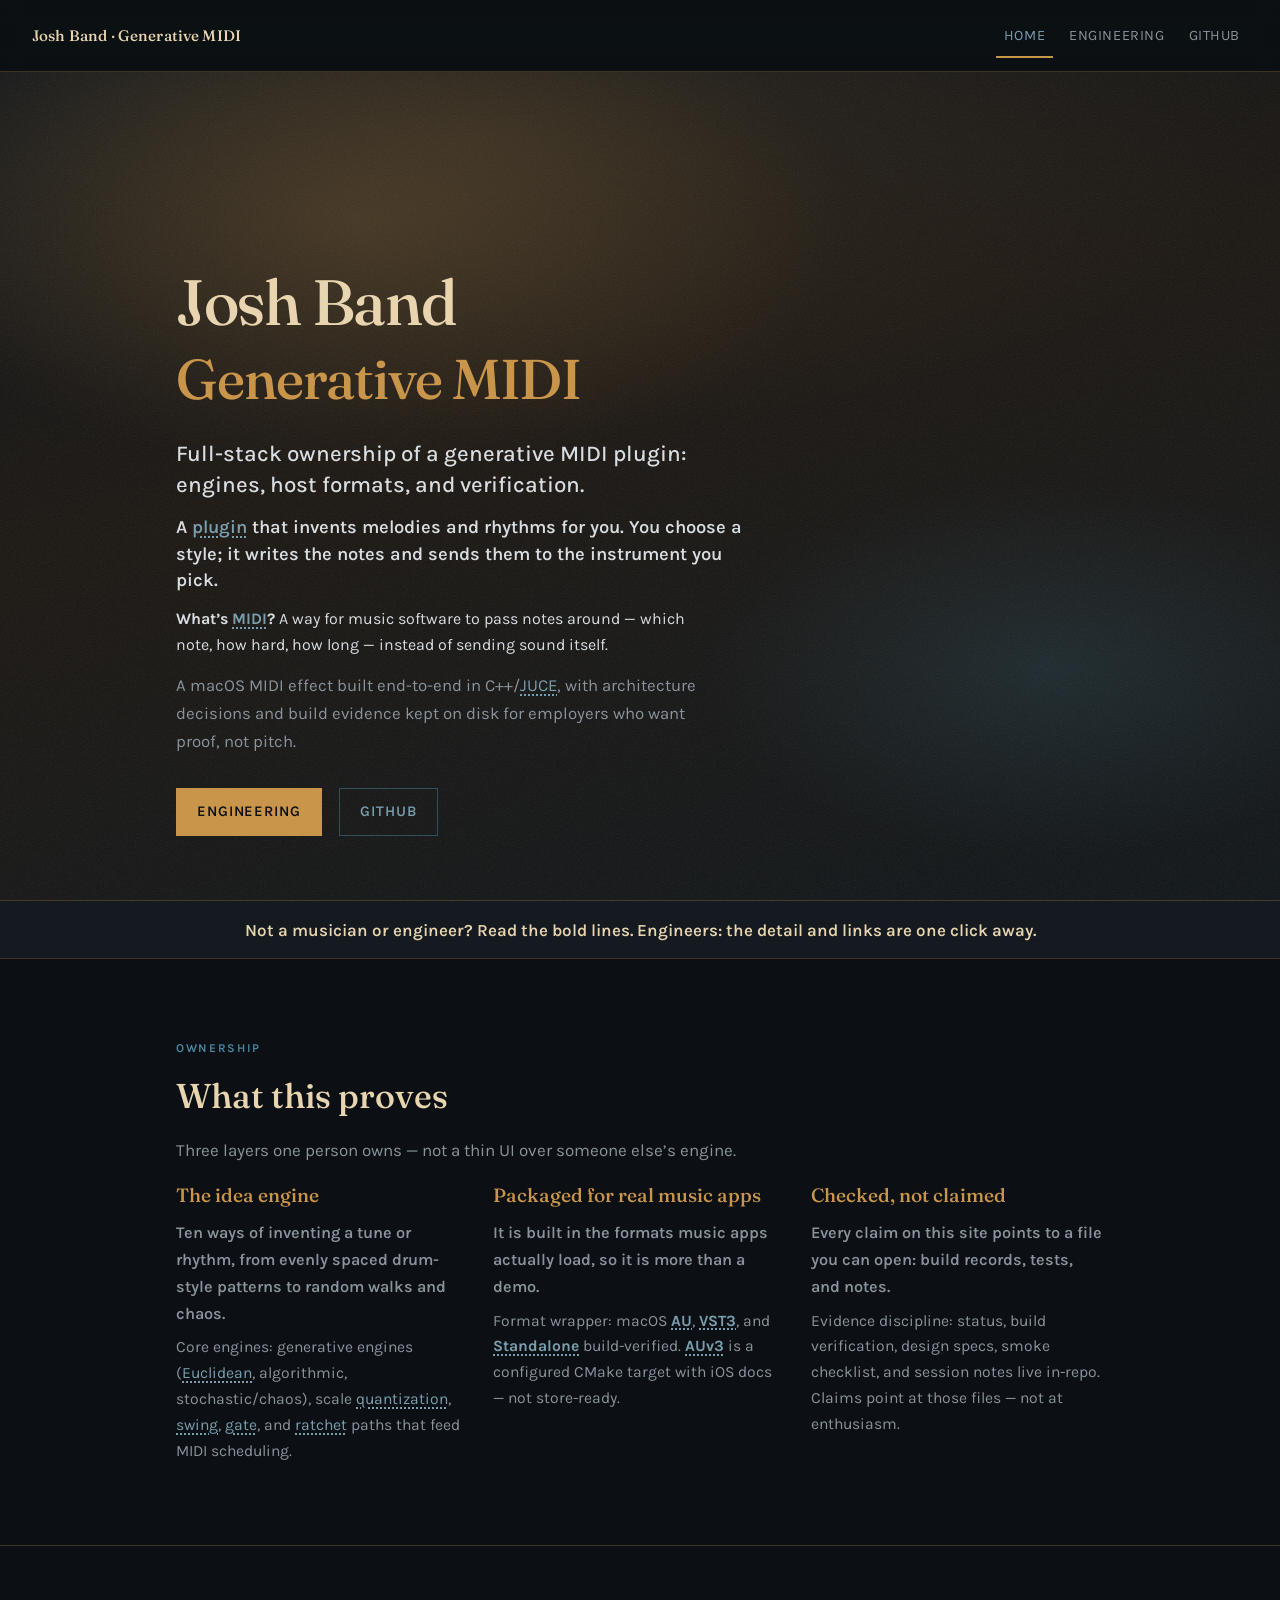
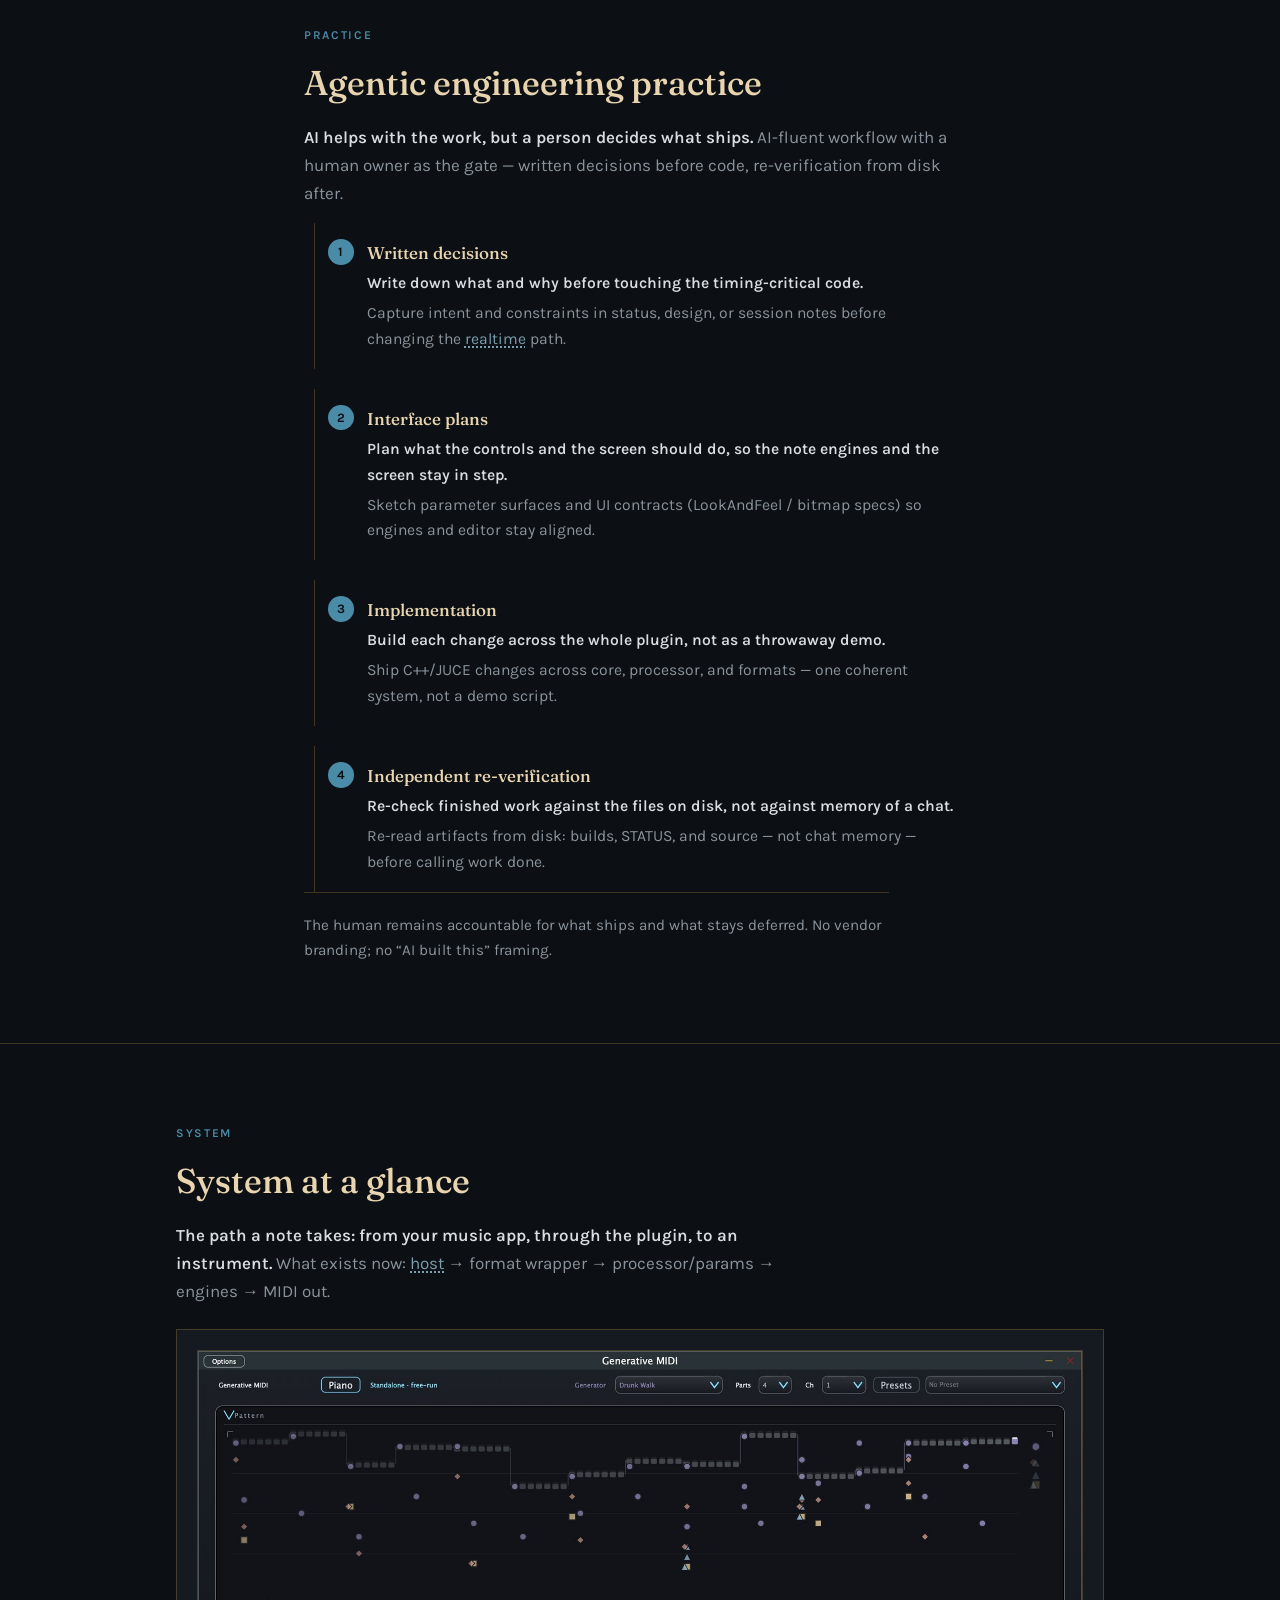
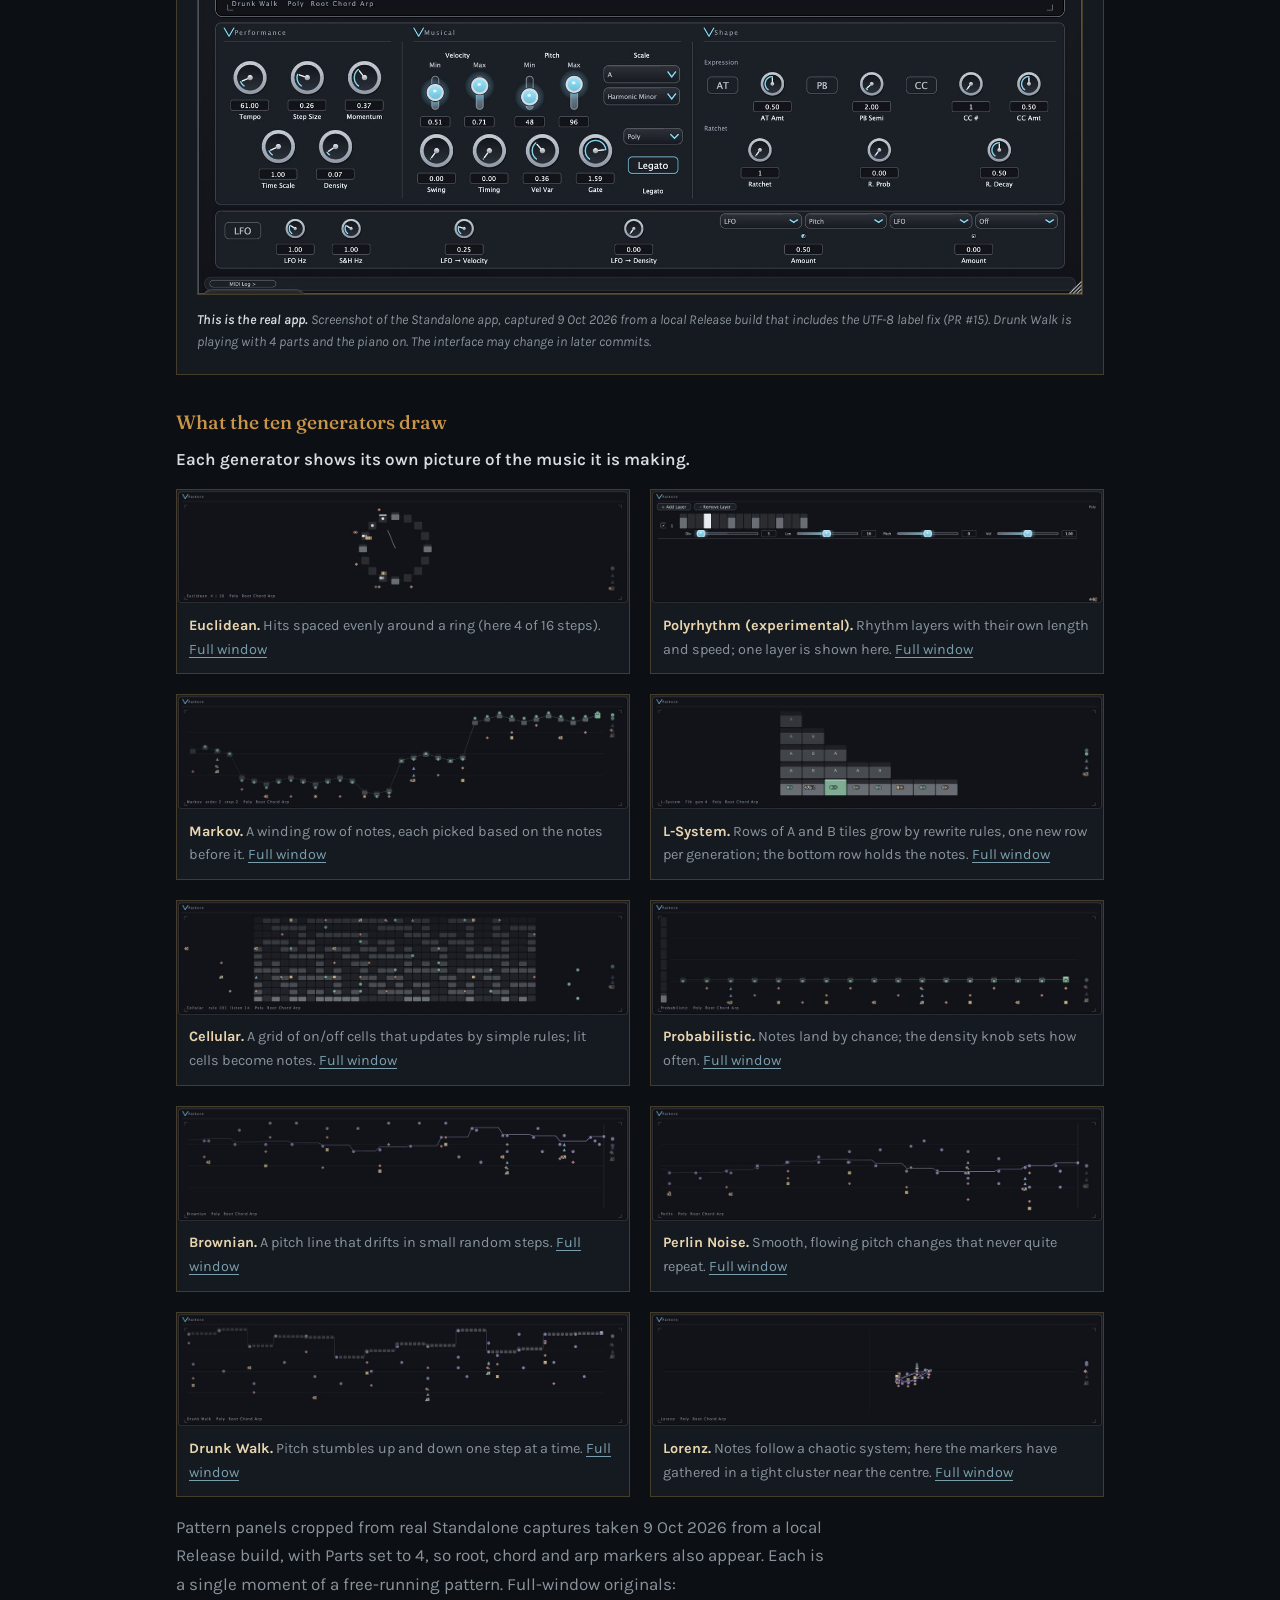
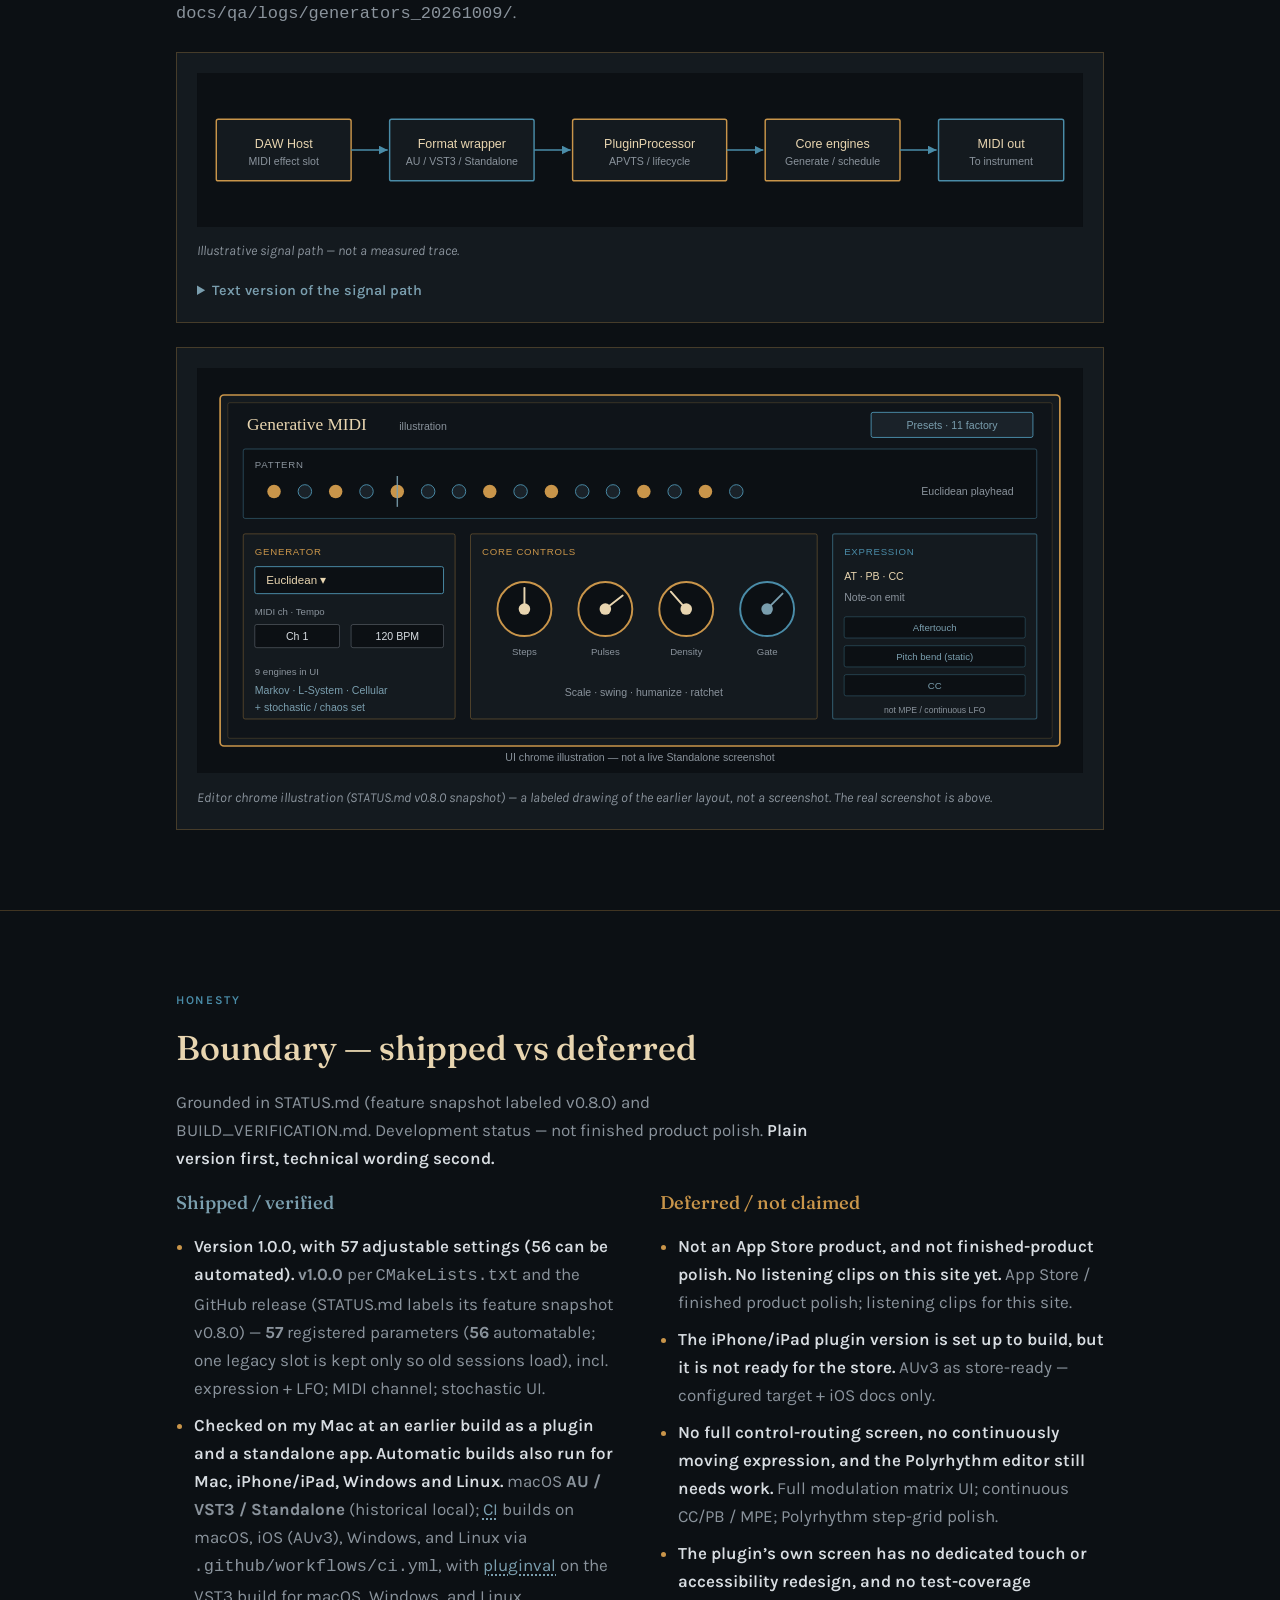
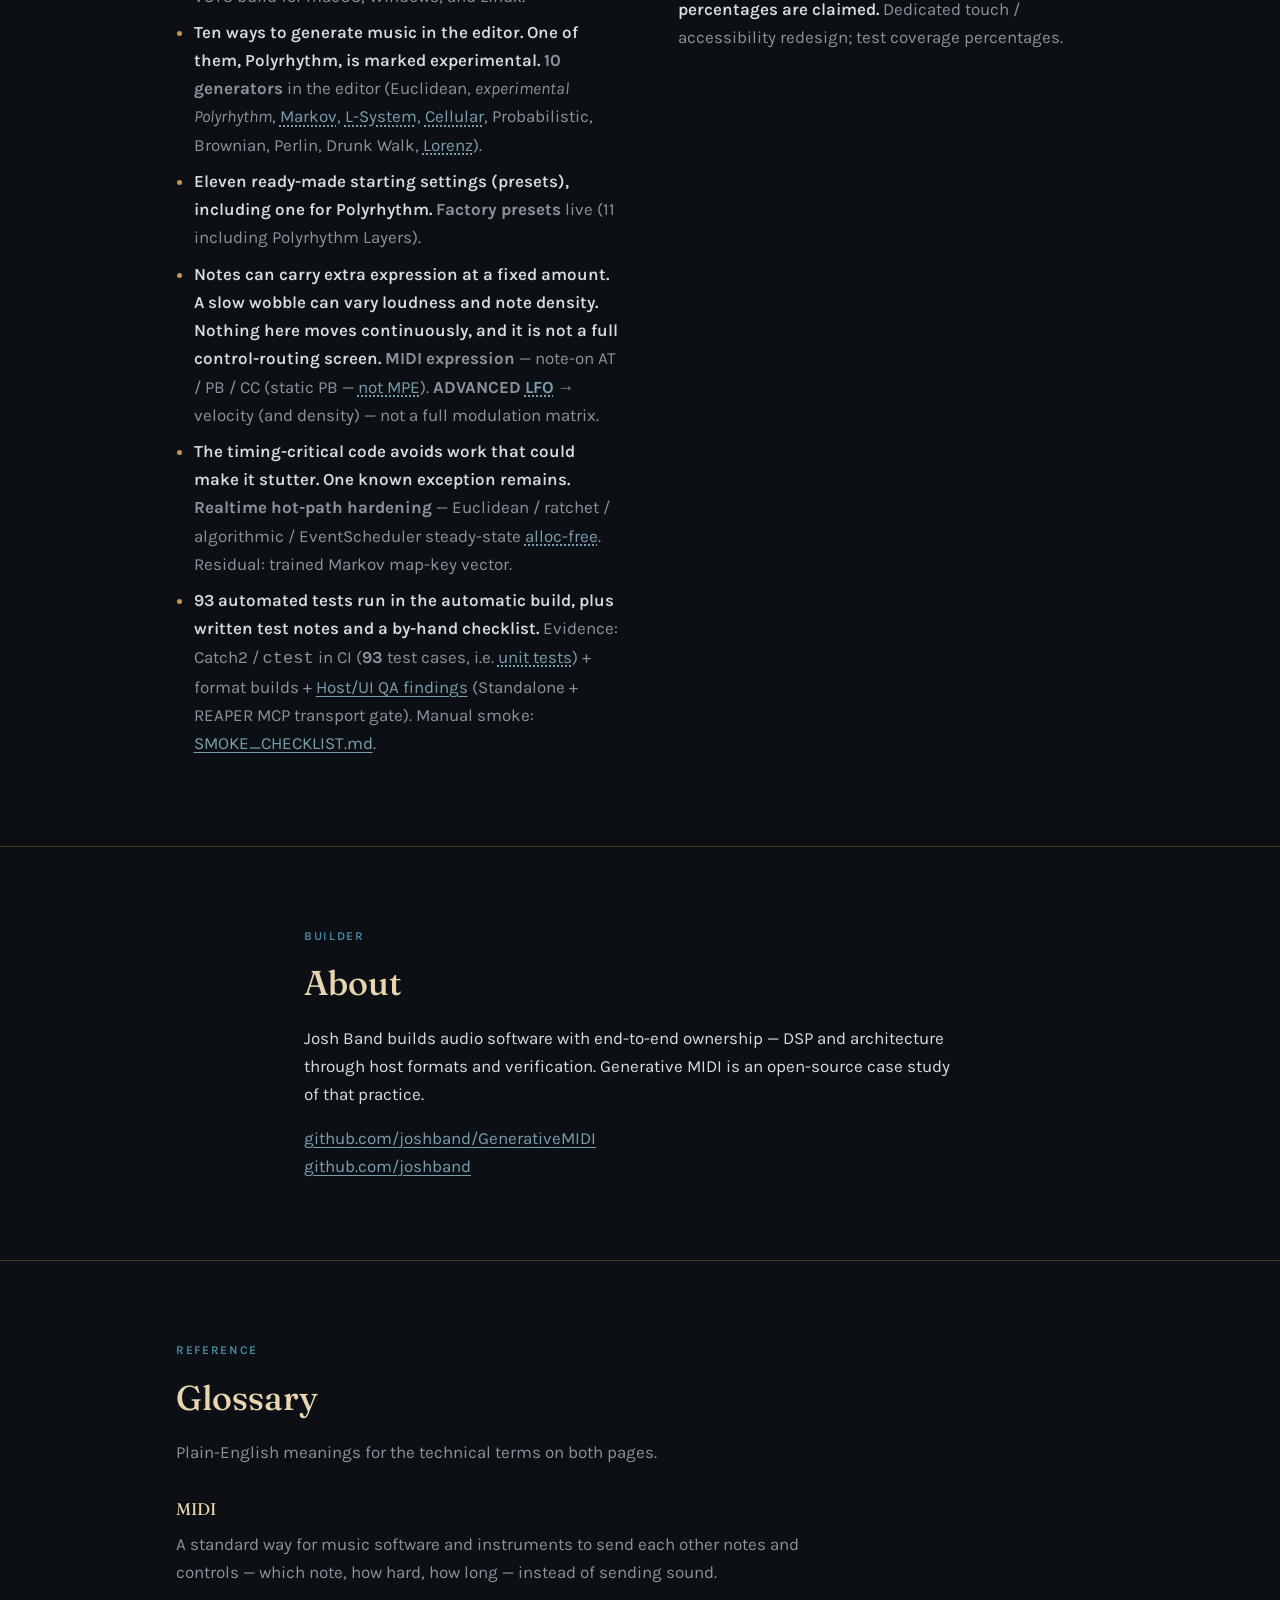
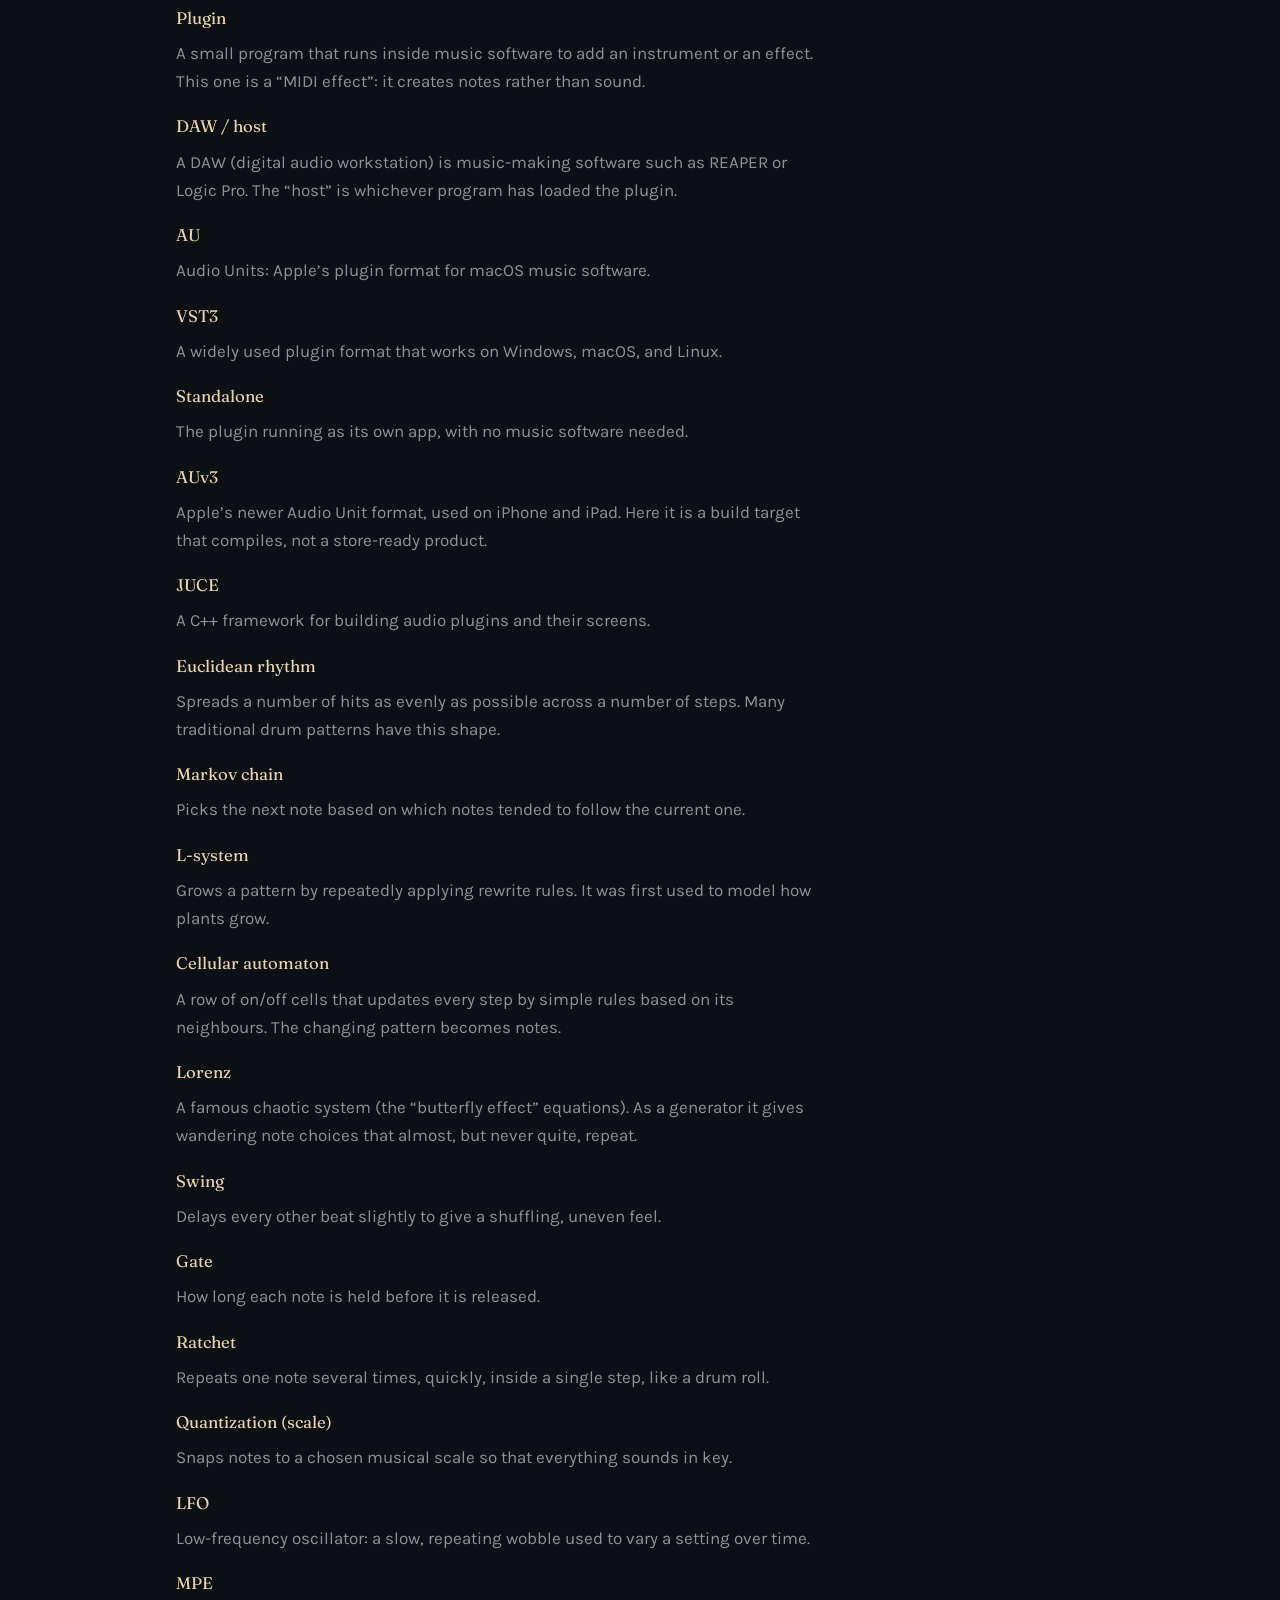
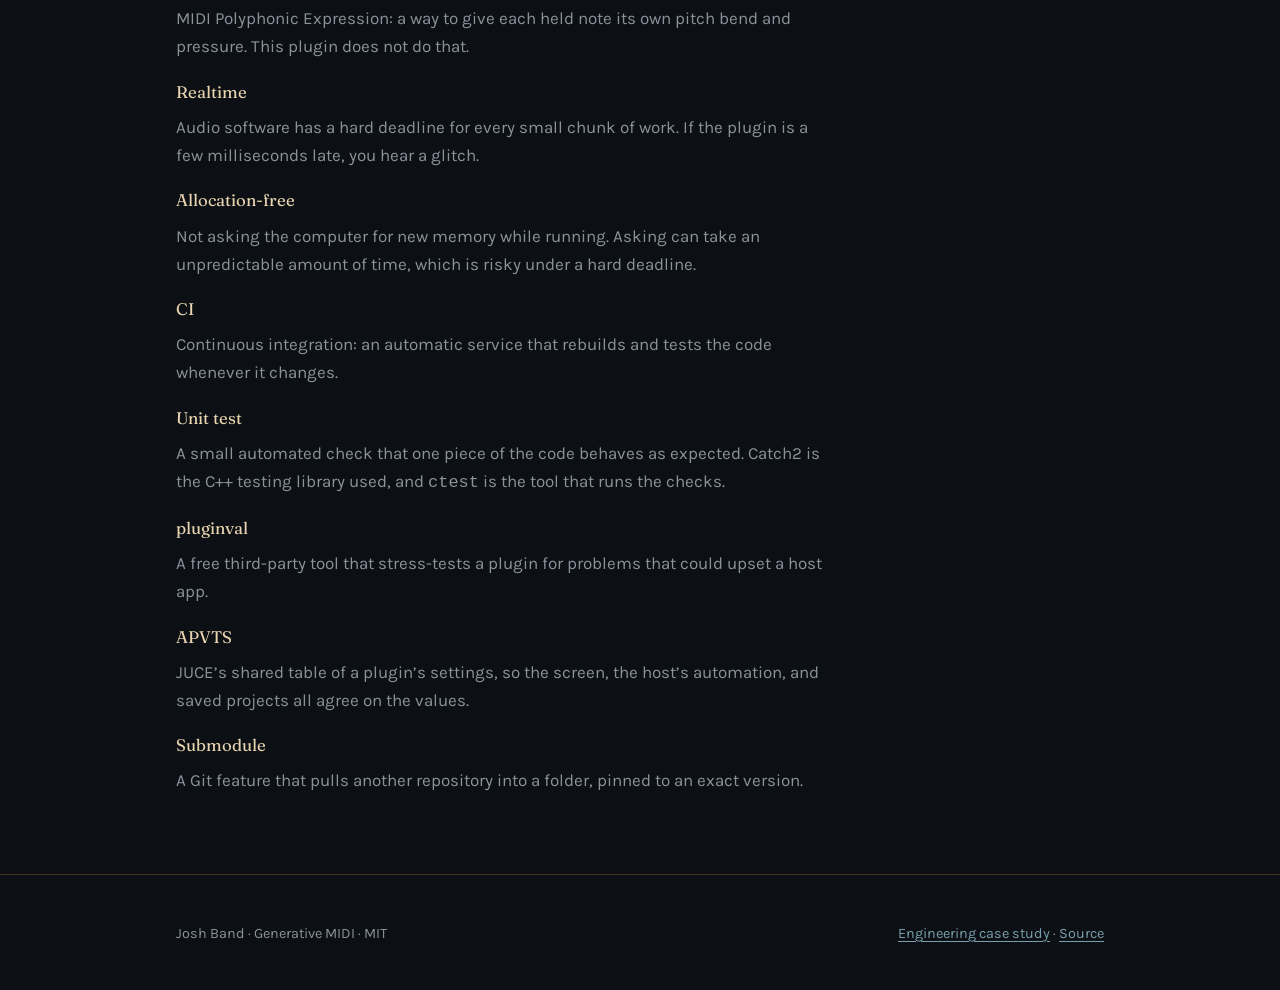
==== commit 6b8ce3dc: "build: make COPY_PLUGIN_AFTER_BUILD a real option; docs: finalize host sync, counts 93 tests / 58 pa" ====
--- a/docs/index.html
+++ b/docs/index.html
@@ -224,7 +224,7 @@
               <li><strong class="plain">Eleven ready-made starting settings (presets), including one for Polyrhythm.</strong> <span class="tech"><strong>Factory presets</strong> live (11 including Polyrhythm Layers).</span></li>
               <li><strong class="plain">Notes can carry extra expression at a fixed amount. A slow wobble can vary loudness and note density. Nothing here moves continuously, and it is not a full control-routing screen.</strong> <span class="tech"><strong>MIDI expression</strong> — note-on AT / PB / CC (static PB — <a class="term" href="#g-mpe">not MPE</a>). <strong>ADVANCED <a class="term" href="#g-lfo">LFO</a></strong> → velocity (and density) — not a full modulation matrix.</span></li>
               <li><strong class="plain">The timing-critical code avoids work that could make it stutter. One known exception remains.</strong> <span class="tech"><strong>Realtime hot-path hardening</strong> — Euclidean / ratchet / algorithmic / EventScheduler steady-state <a class="term" href="#g-alloc">alloc-free</a>. Residual: trained Markov map-key vector.</span></li>
-              <li><strong class="plain">83 automated tests run in the automatic build, plus written test notes and a by-hand checklist.</strong> <span class="tech">Evidence: Catch2 / <code>ctest</code> in CI (<strong>83</strong> test cases, i.e. <a class="term" href="#g-unittest">unit tests</a>) + format builds + <a href="https://github.com/joshband/GenerativeMIDI/blob/master/docs/qa/QA_FINDINGS_v0.8.0.md" rel="noopener noreferrer">Host/UI QA findings</a> (Standalone + REAPER MCP transport gate). Manual smoke: <a href="https://github.com/joshband/GenerativeMIDI/blob/master/docs/user/SMOKE_CHECKLIST.md" rel="noopener noreferrer">SMOKE_CHECKLIST.md</a>.</span></li>
+              <li><strong class="plain">93 automated tests run in the automatic build, plus written test notes and a by-hand checklist.</strong> <span class="tech">Evidence: Catch2 / <code>ctest</code> in CI (<strong>93</strong> test cases, i.e. <a class="term" href="#g-unittest">unit tests</a>) + format builds + <a href="https://github.com/joshband/GenerativeMIDI/blob/master/docs/qa/QA_FINDINGS_v0.8.0.md" rel="noopener noreferrer">Host/UI QA findings</a> (Standalone + REAPER MCP transport gate). Manual smoke: <a href="https://github.com/joshband/GenerativeMIDI/blob/master/docs/user/SMOKE_CHECKLIST.md" rel="noopener noreferrer">SMOKE_CHECKLIST.md</a>.</span></li>
             </ul>
           </div>
           <div class="boundary--deferred">
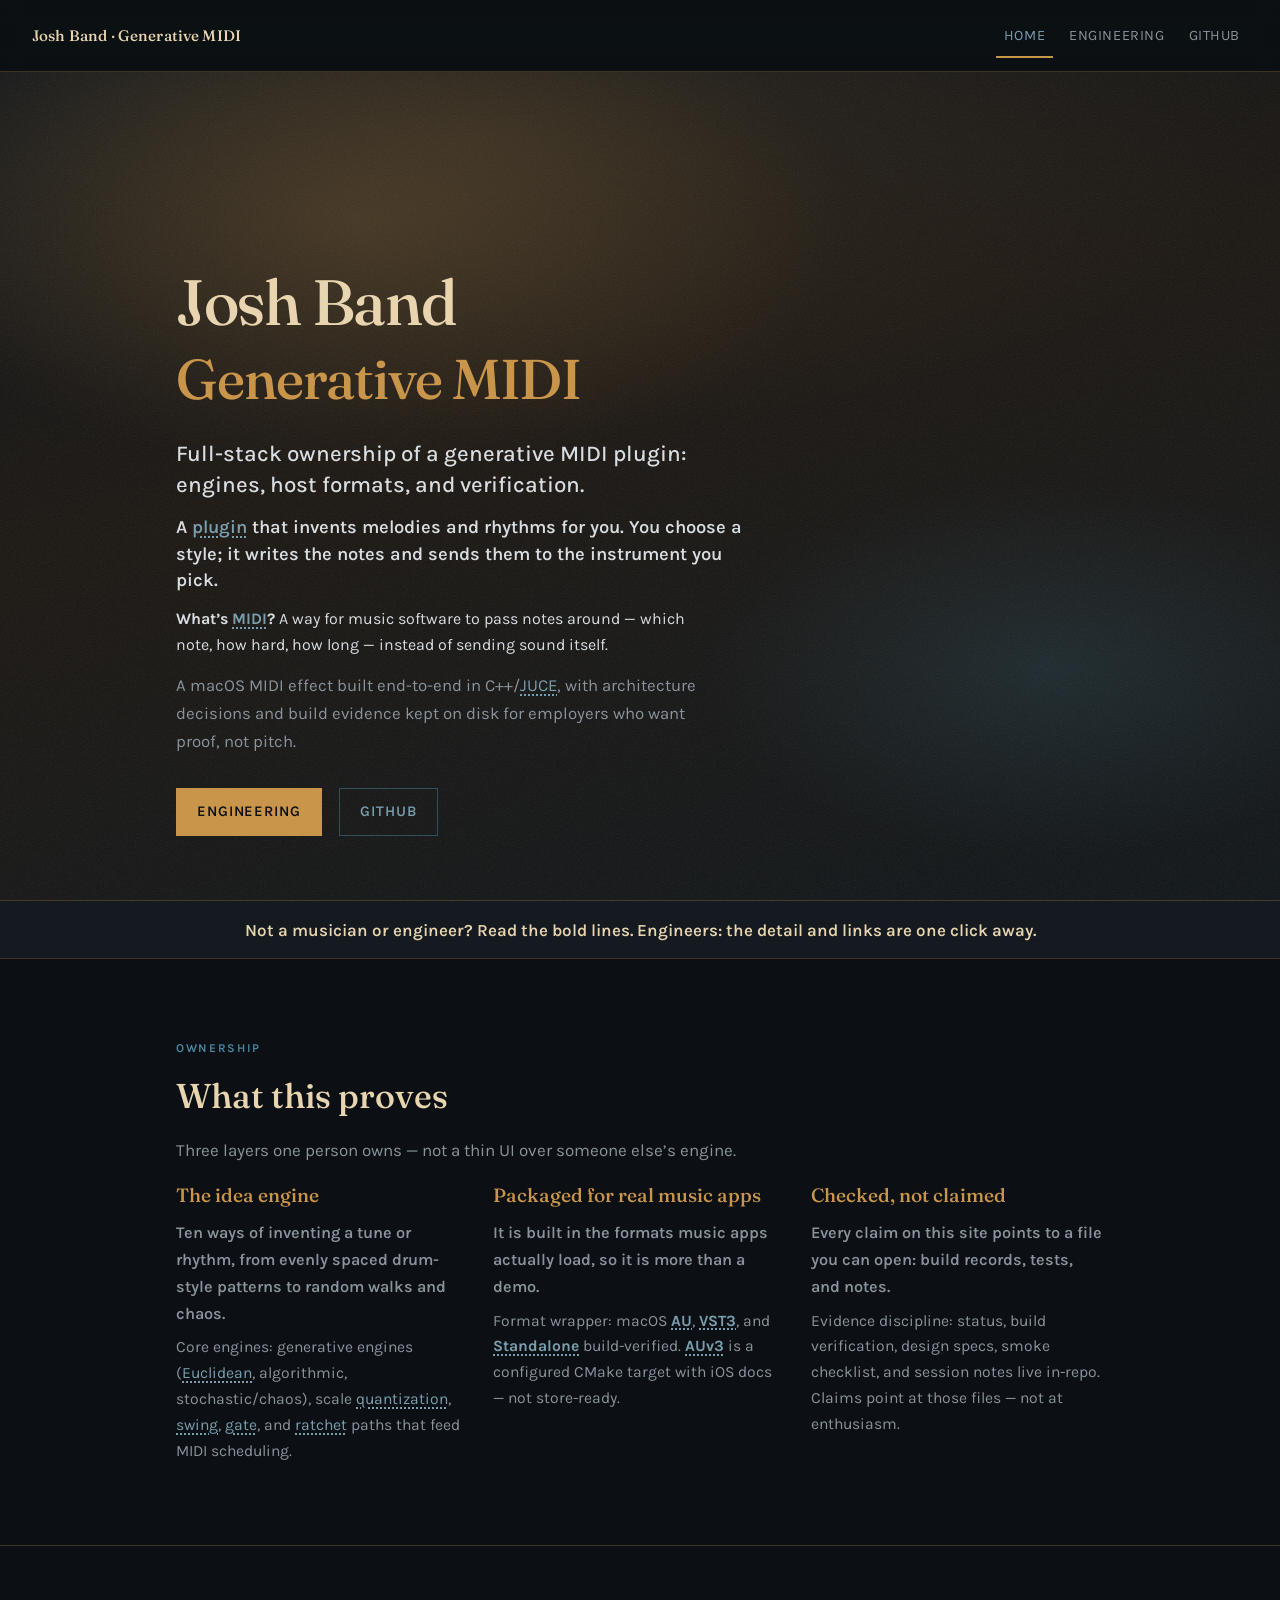
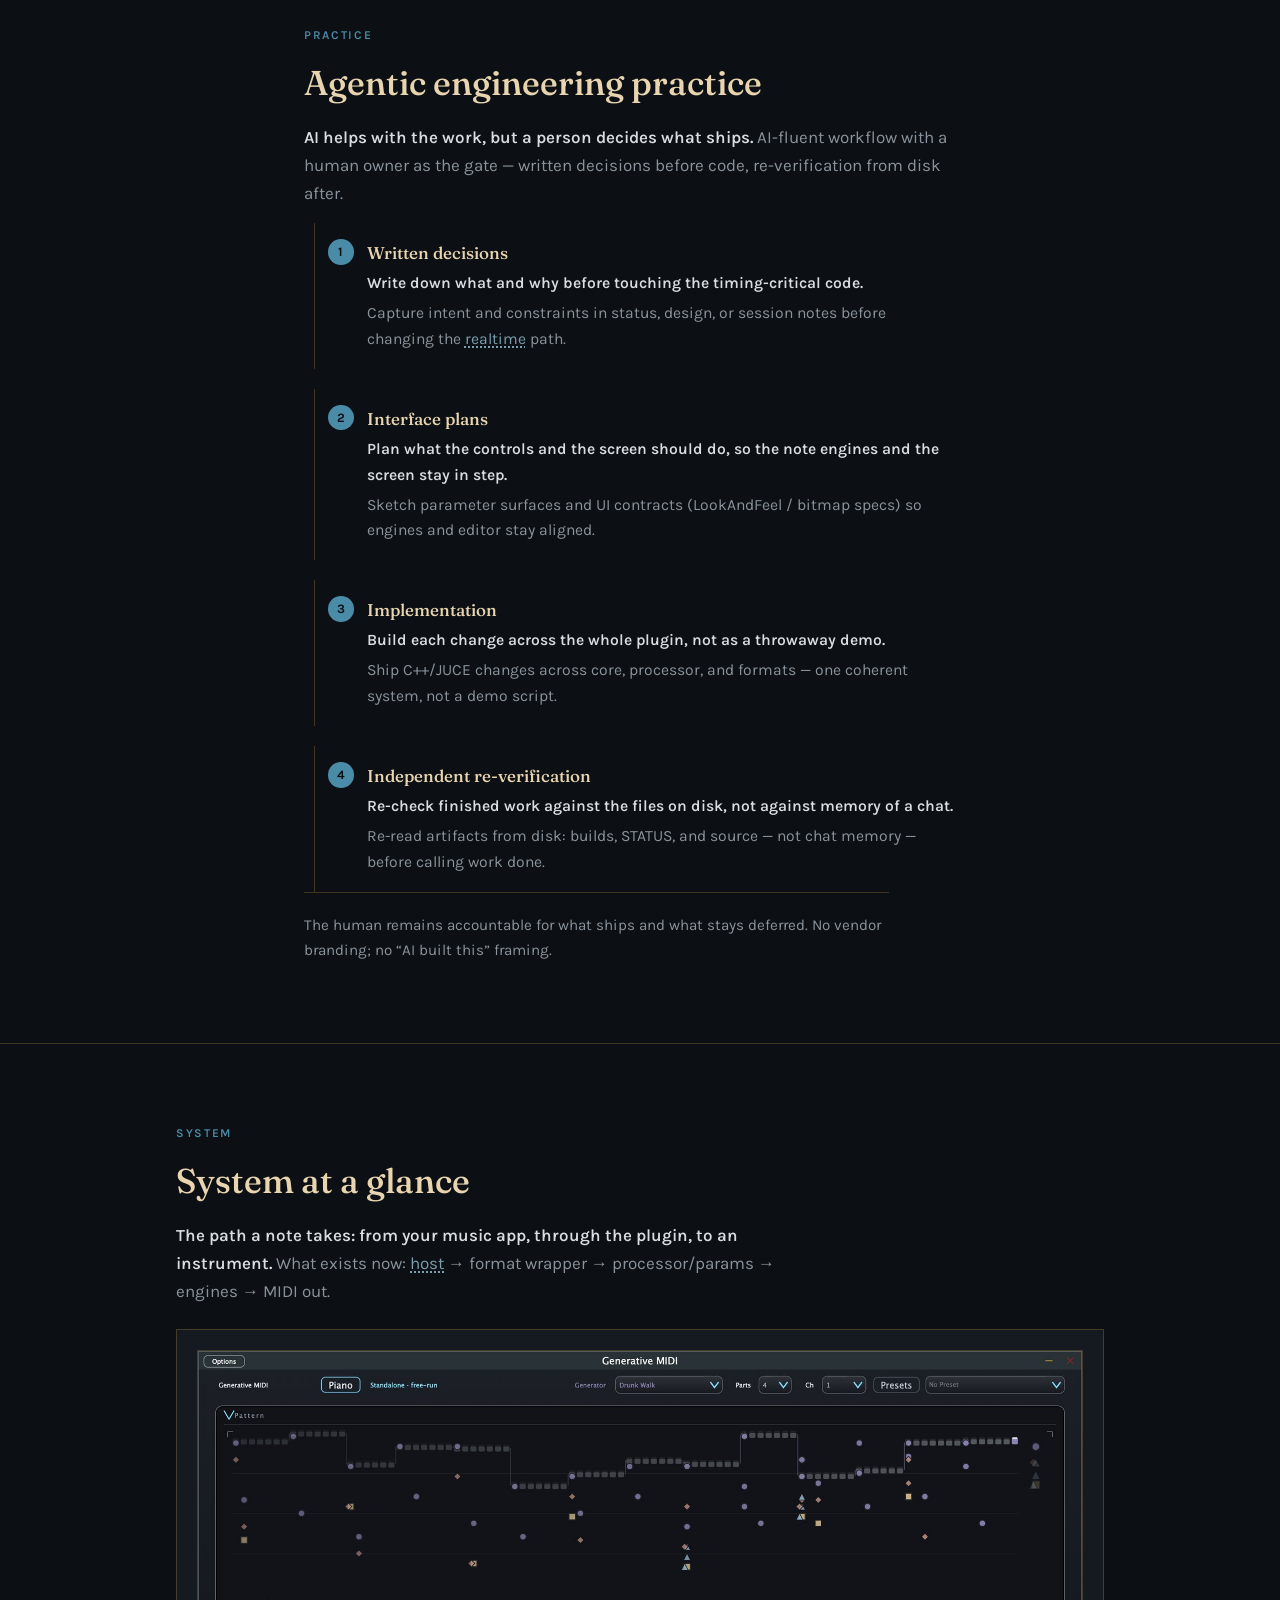
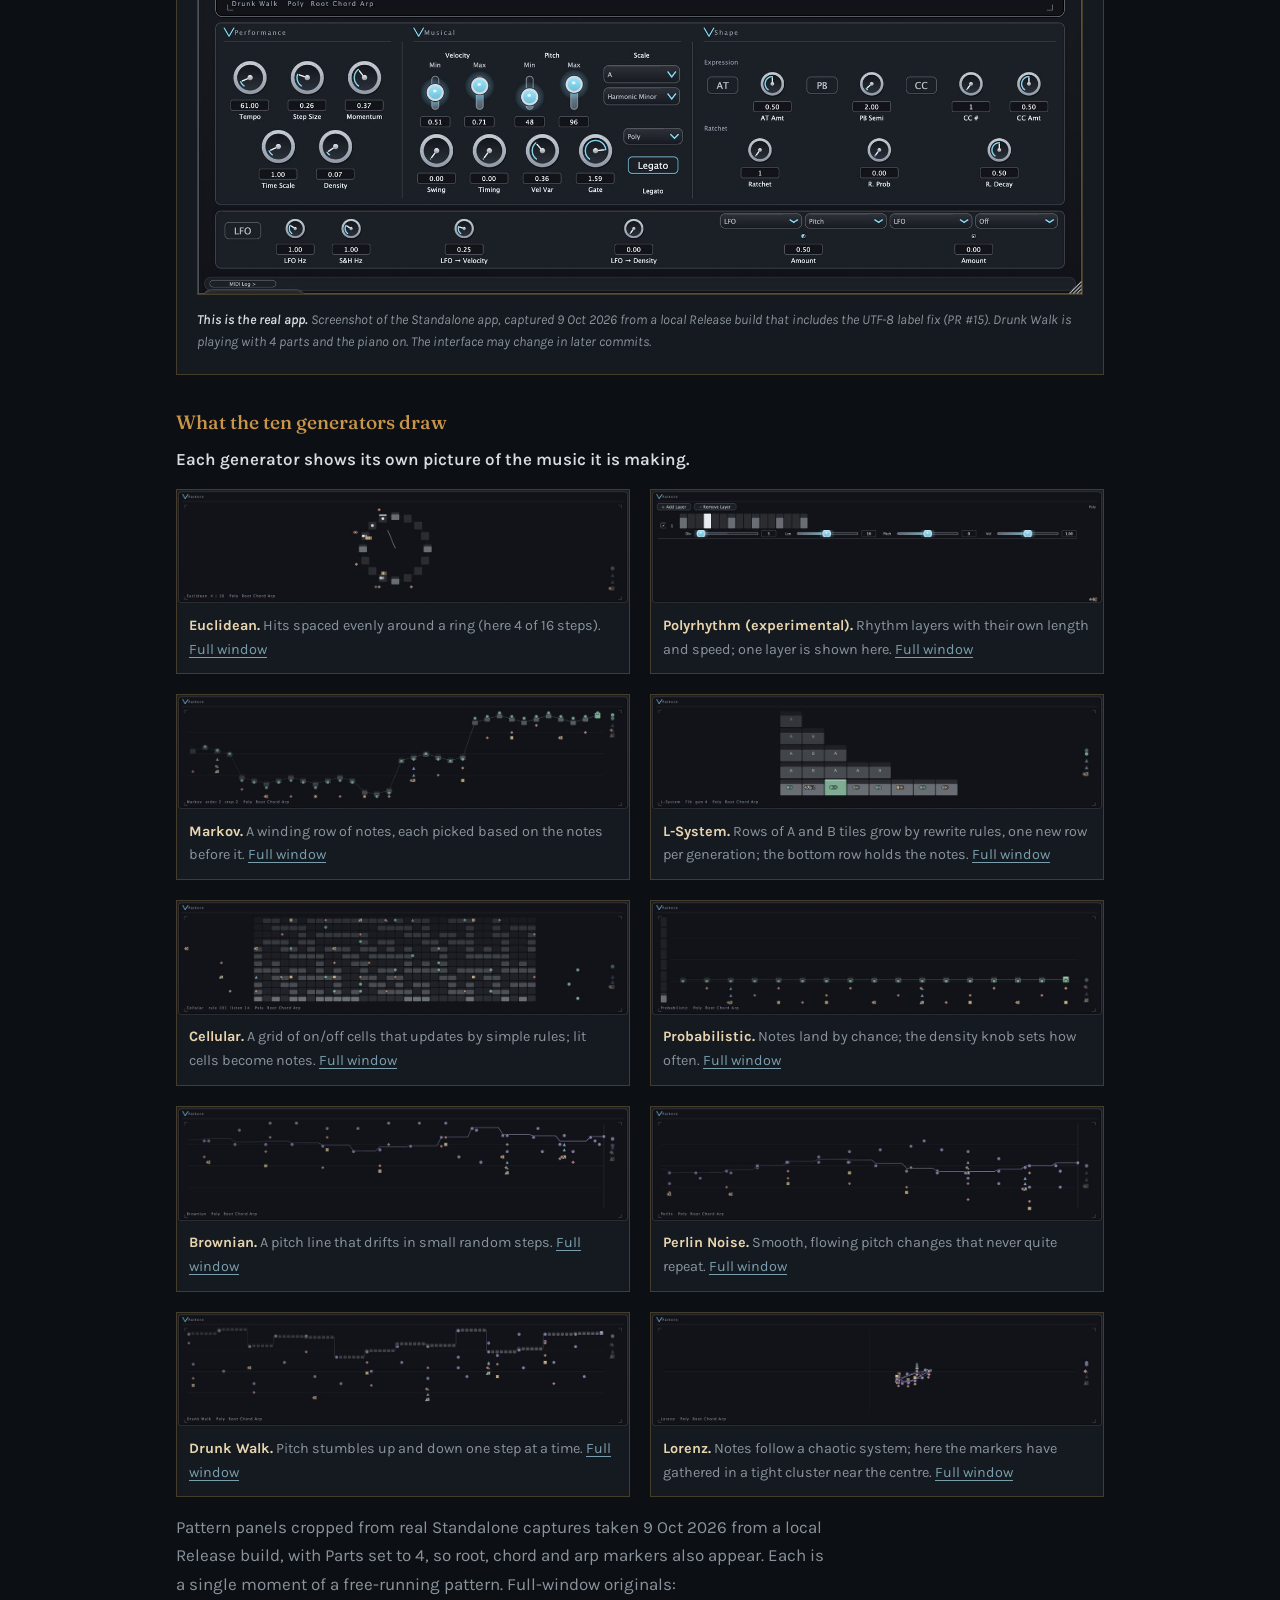
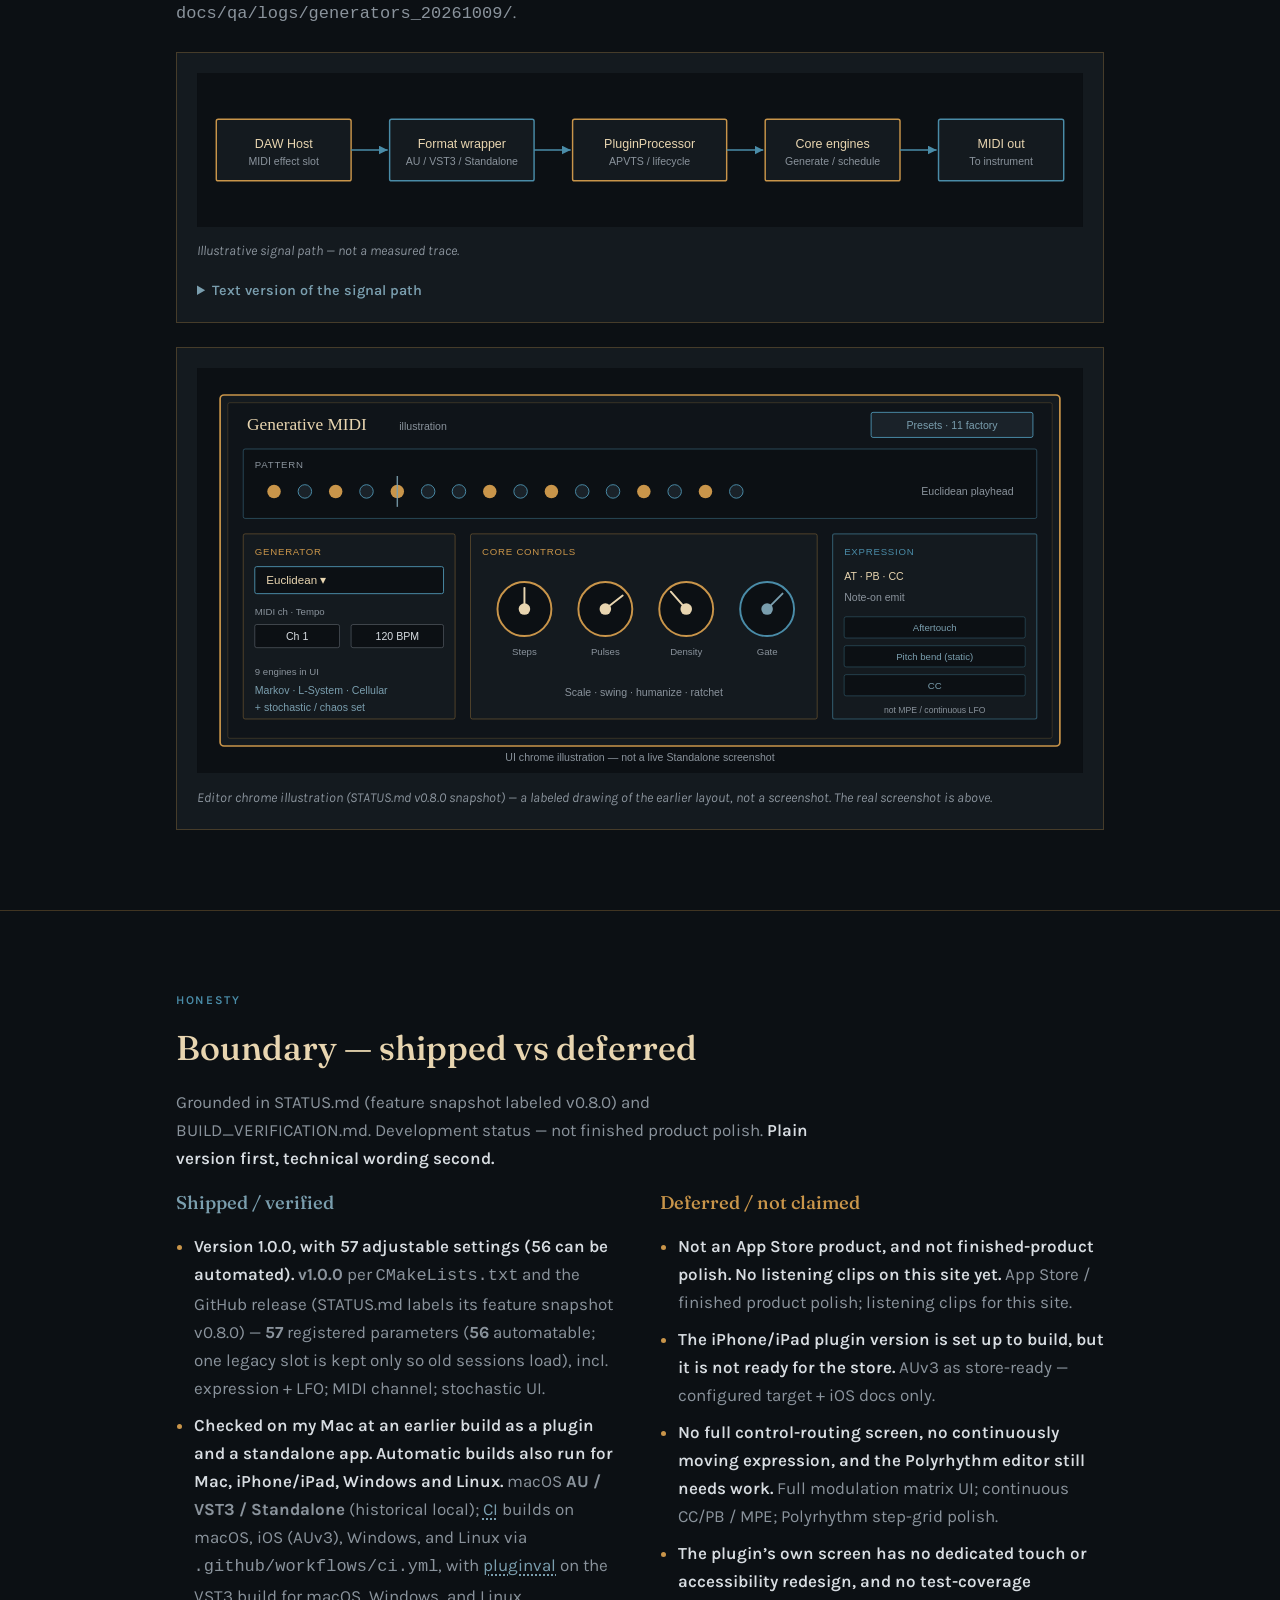
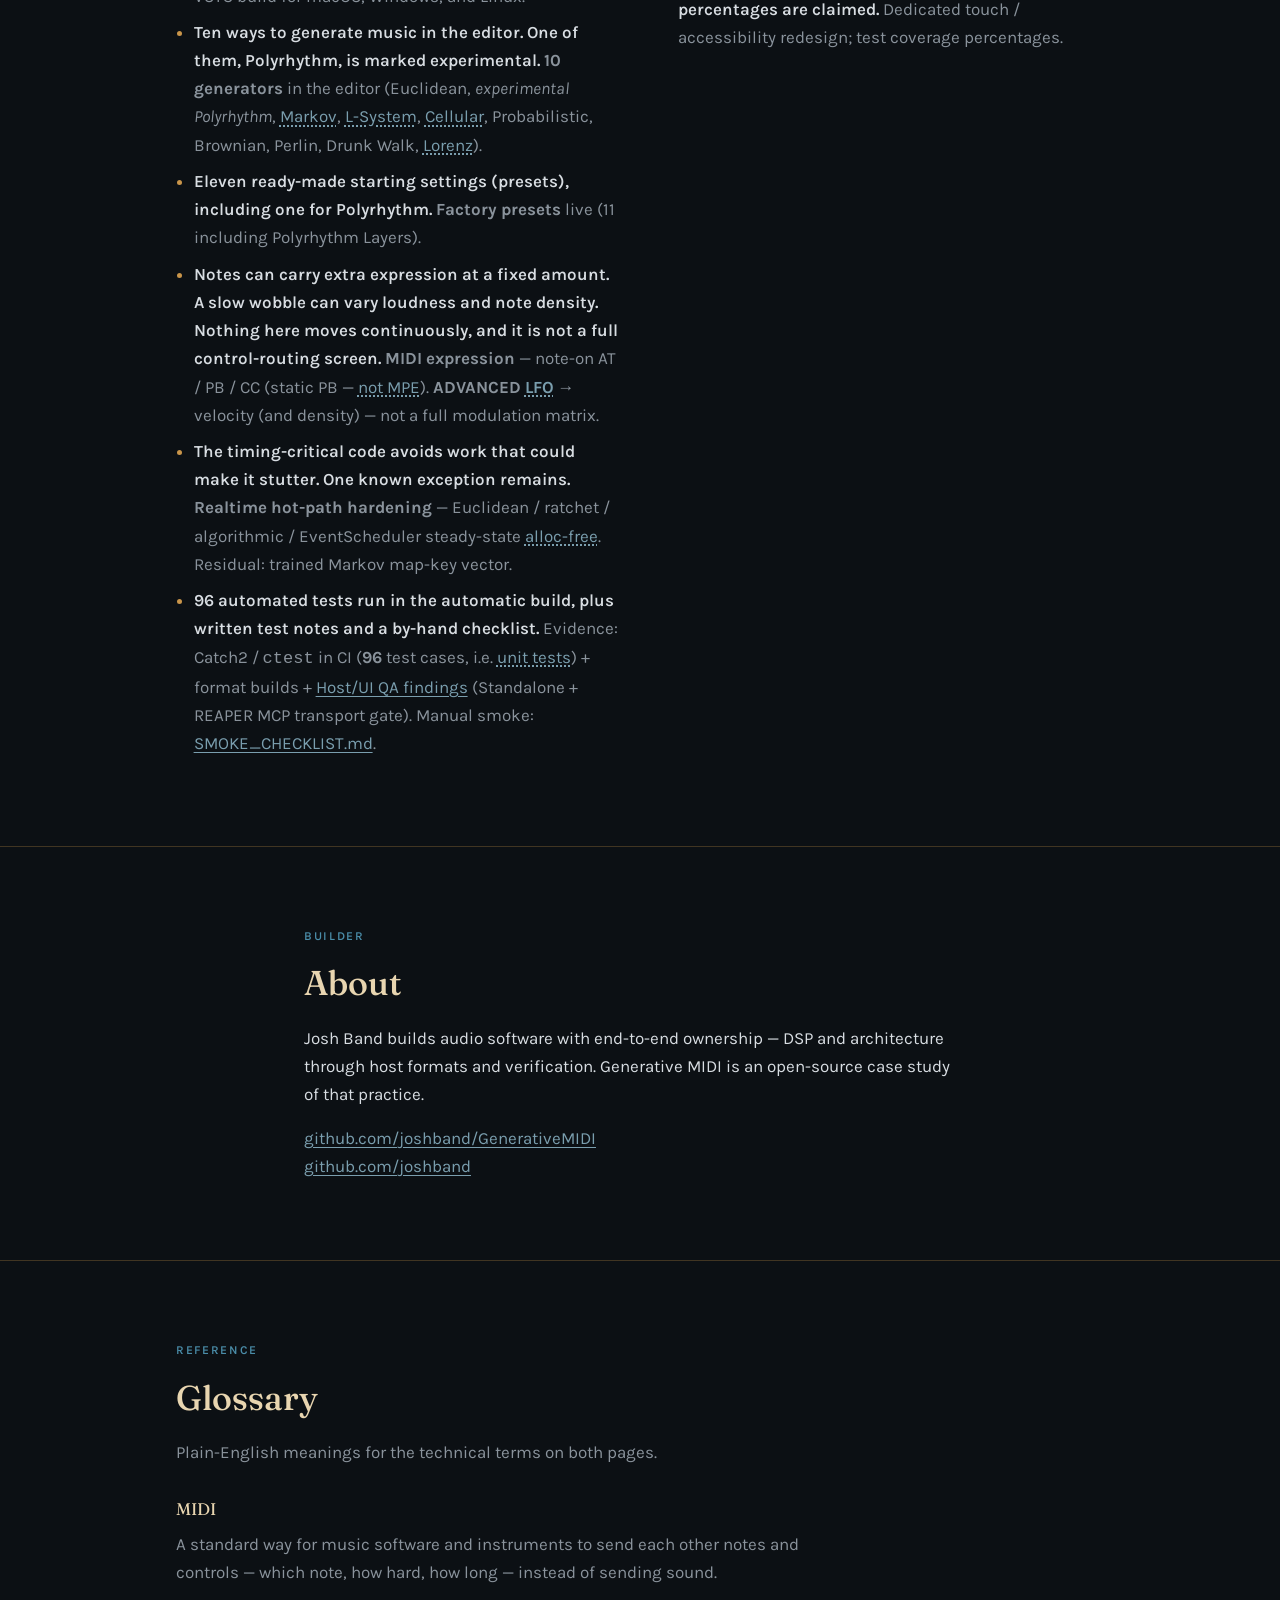
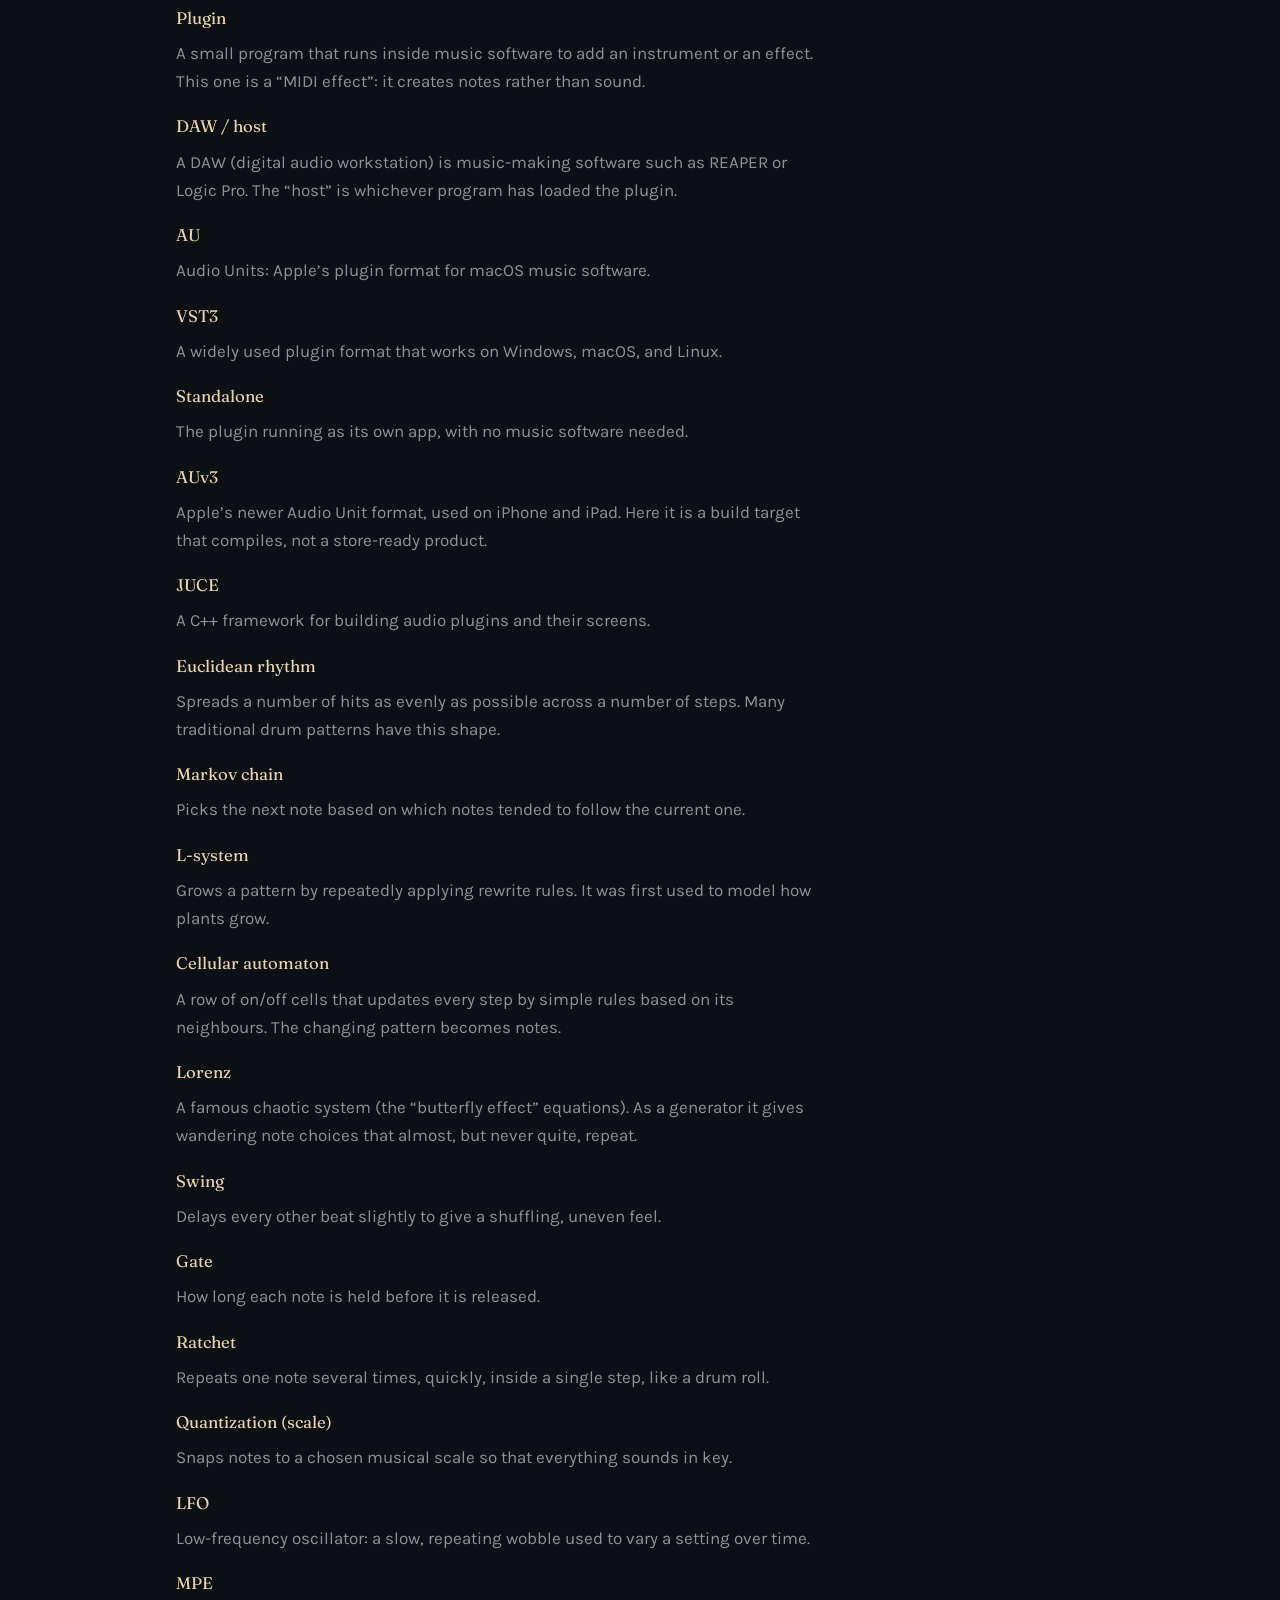
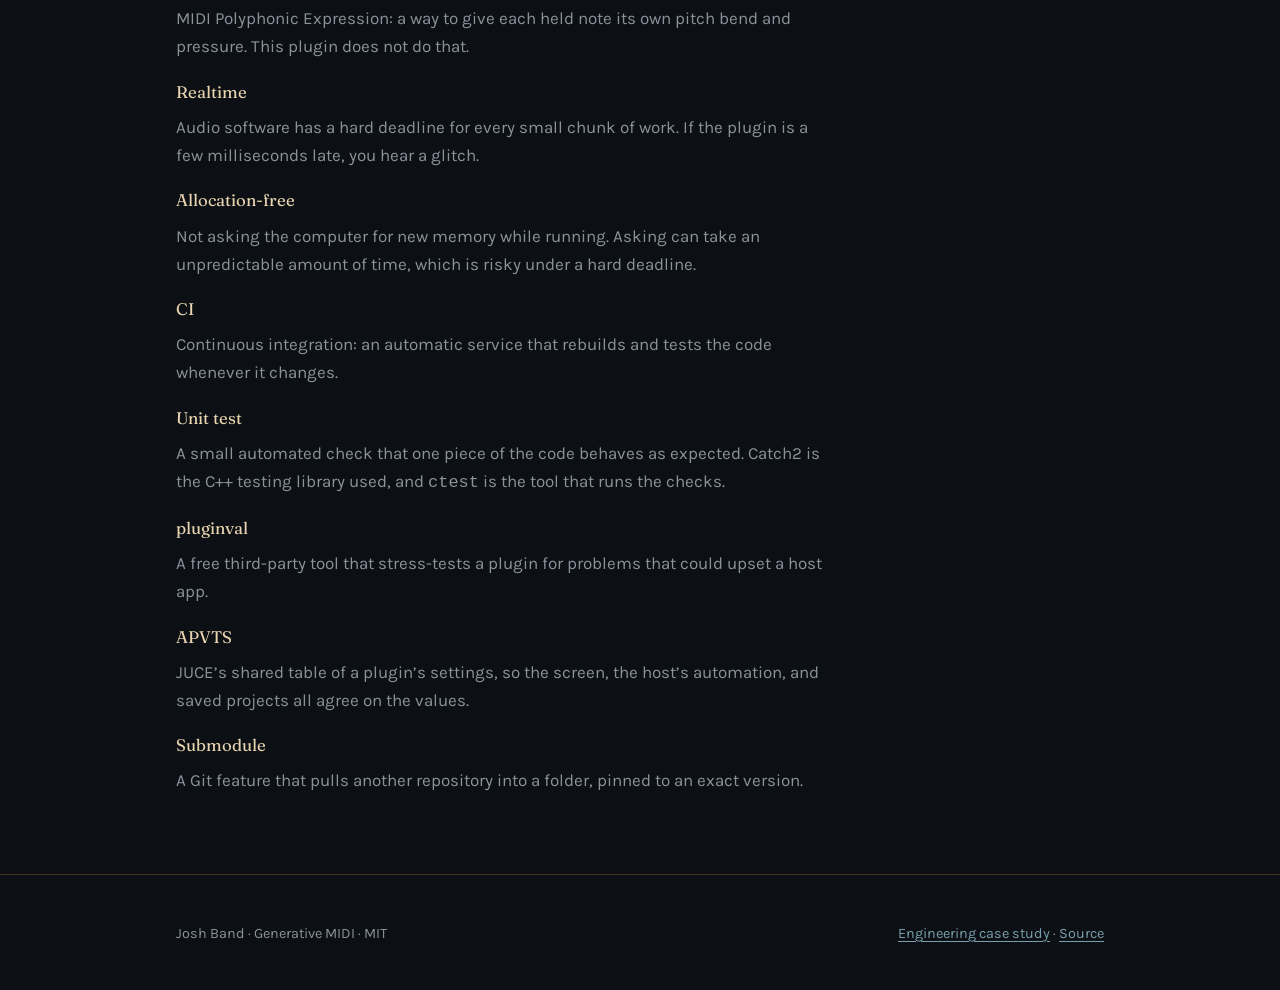
==== commit ae817a3b: "fix(host-sync): re-align on a jump that coincides with a panic, allow in-block tempo changes, ignore" ====
--- a/docs/index.html
+++ b/docs/index.html
@@ -224,7 +224,7 @@
               <li><strong class="plain">Eleven ready-made starting settings (presets), including one for Polyrhythm.</strong> <span class="tech"><strong>Factory presets</strong> live (11 including Polyrhythm Layers).</span></li>
               <li><strong class="plain">Notes can carry extra expression at a fixed amount. A slow wobble can vary loudness and note density. Nothing here moves continuously, and it is not a full control-routing screen.</strong> <span class="tech"><strong>MIDI expression</strong> — note-on AT / PB / CC (static PB — <a class="term" href="#g-mpe">not MPE</a>). <strong>ADVANCED <a class="term" href="#g-lfo">LFO</a></strong> → velocity (and density) — not a full modulation matrix.</span></li>
               <li><strong class="plain">The timing-critical code avoids work that could make it stutter. One known exception remains.</strong> <span class="tech"><strong>Realtime hot-path hardening</strong> — Euclidean / ratchet / algorithmic / EventScheduler steady-state <a class="term" href="#g-alloc">alloc-free</a>. Residual: trained Markov map-key vector.</span></li>
-              <li><strong class="plain">93 automated tests run in the automatic build, plus written test notes and a by-hand checklist.</strong> <span class="tech">Evidence: Catch2 / <code>ctest</code> in CI (<strong>93</strong> test cases, i.e. <a class="term" href="#g-unittest">unit tests</a>) + format builds + <a href="https://github.com/joshband/GenerativeMIDI/blob/master/docs/qa/QA_FINDINGS_v0.8.0.md" rel="noopener noreferrer">Host/UI QA findings</a> (Standalone + REAPER MCP transport gate). Manual smoke: <a href="https://github.com/joshband/GenerativeMIDI/blob/master/docs/user/SMOKE_CHECKLIST.md" rel="noopener noreferrer">SMOKE_CHECKLIST.md</a>.</span></li>
+              <li><strong class="plain">96 automated tests run in the automatic build, plus written test notes and a by-hand checklist.</strong> <span class="tech">Evidence: Catch2 / <code>ctest</code> in CI (<strong>96</strong> test cases, i.e. <a class="term" href="#g-unittest">unit tests</a>) + format builds + <a href="https://github.com/joshband/GenerativeMIDI/blob/master/docs/qa/QA_FINDINGS_v0.8.0.md" rel="noopener noreferrer">Host/UI QA findings</a> (Standalone + REAPER MCP transport gate). Manual smoke: <a href="https://github.com/joshband/GenerativeMIDI/blob/master/docs/user/SMOKE_CHECKLIST.md" rel="noopener noreferrer">SMOKE_CHECKLIST.md</a>.</span></li>
             </ul>
           </div>
           <div class="boundary--deferred">
